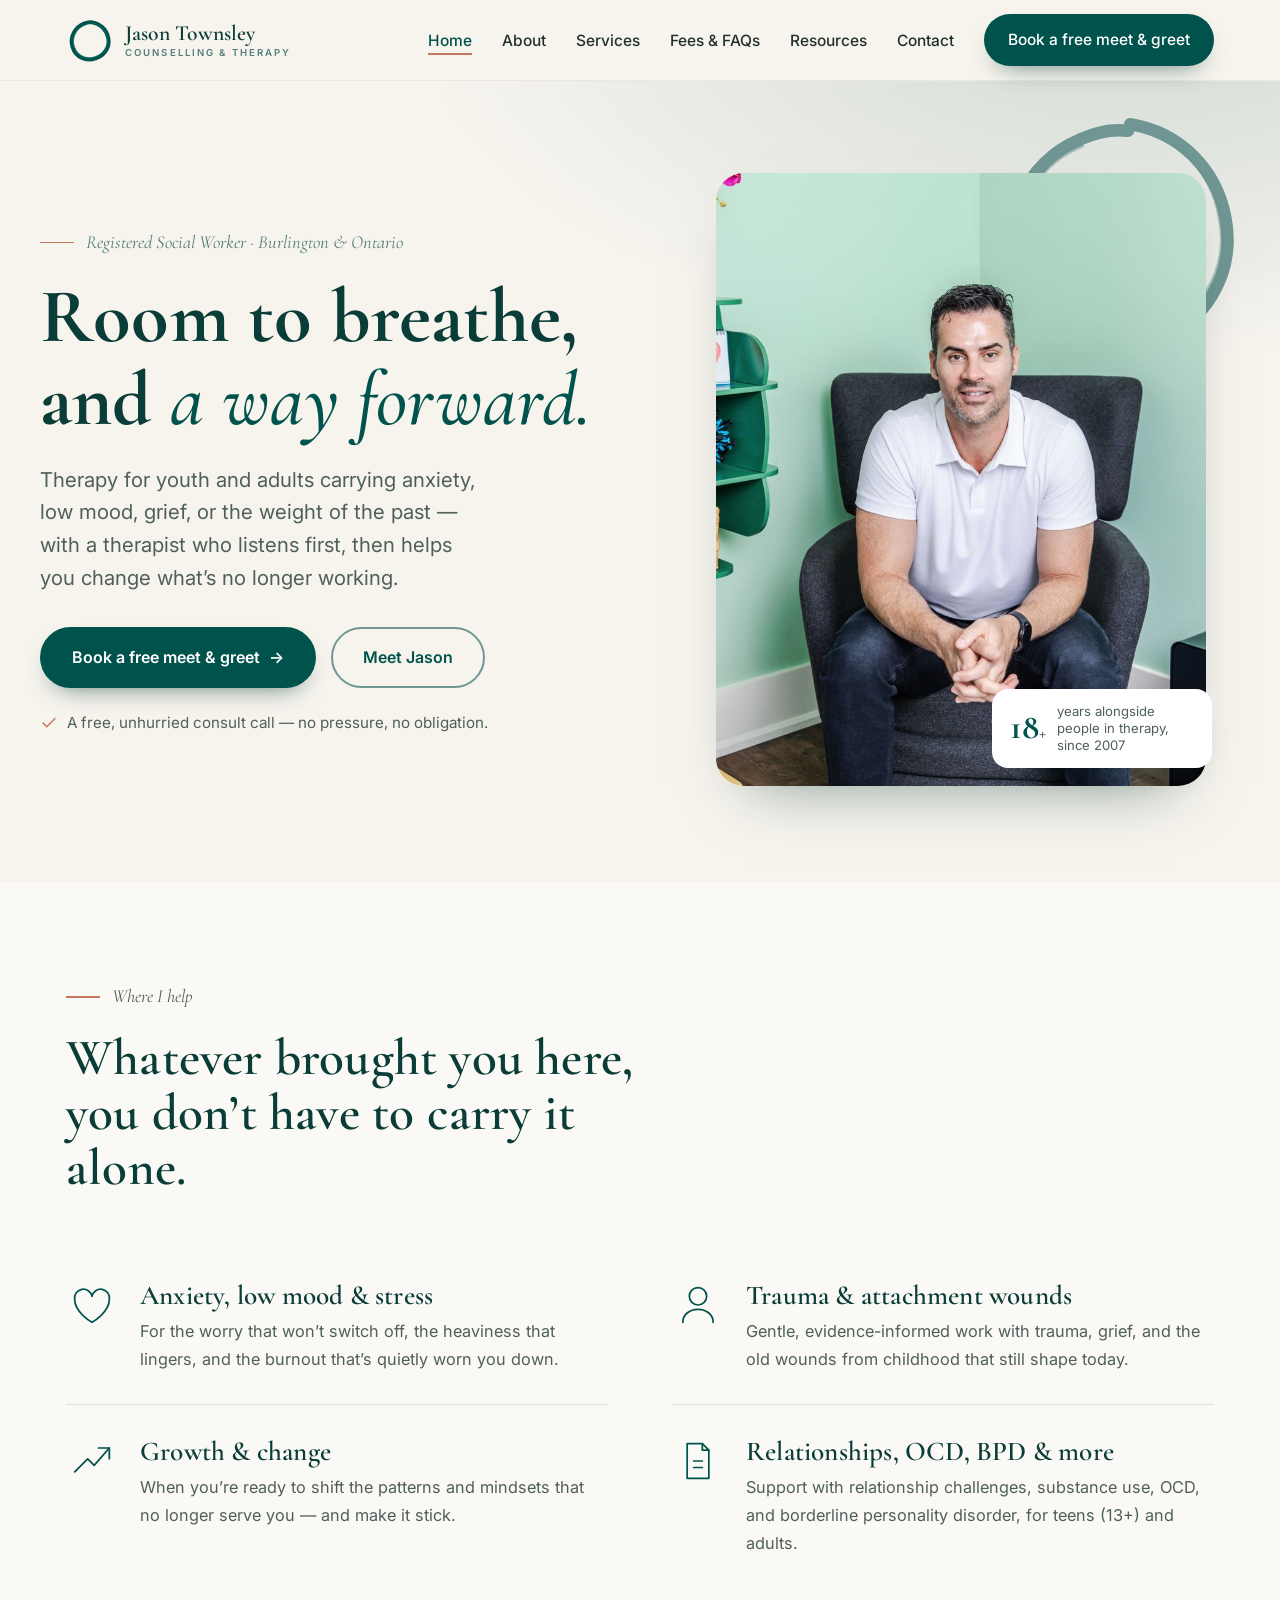
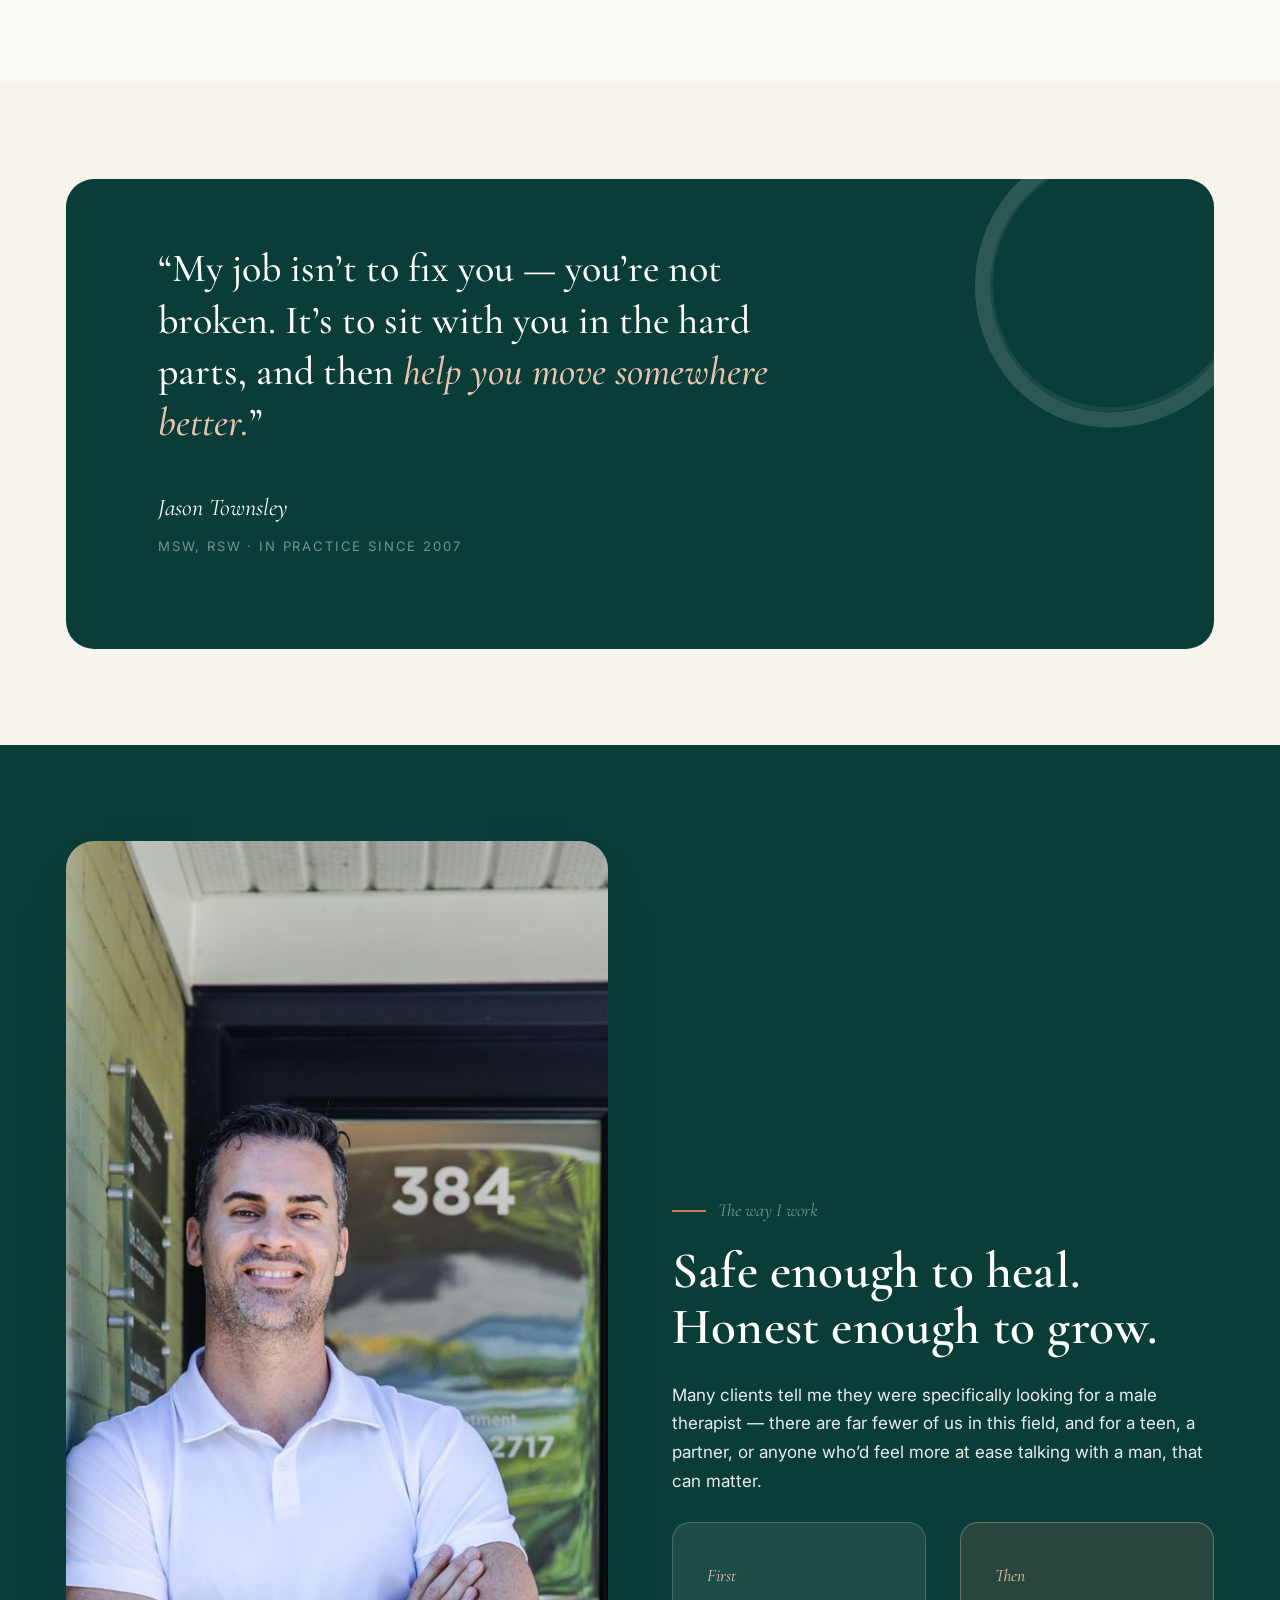
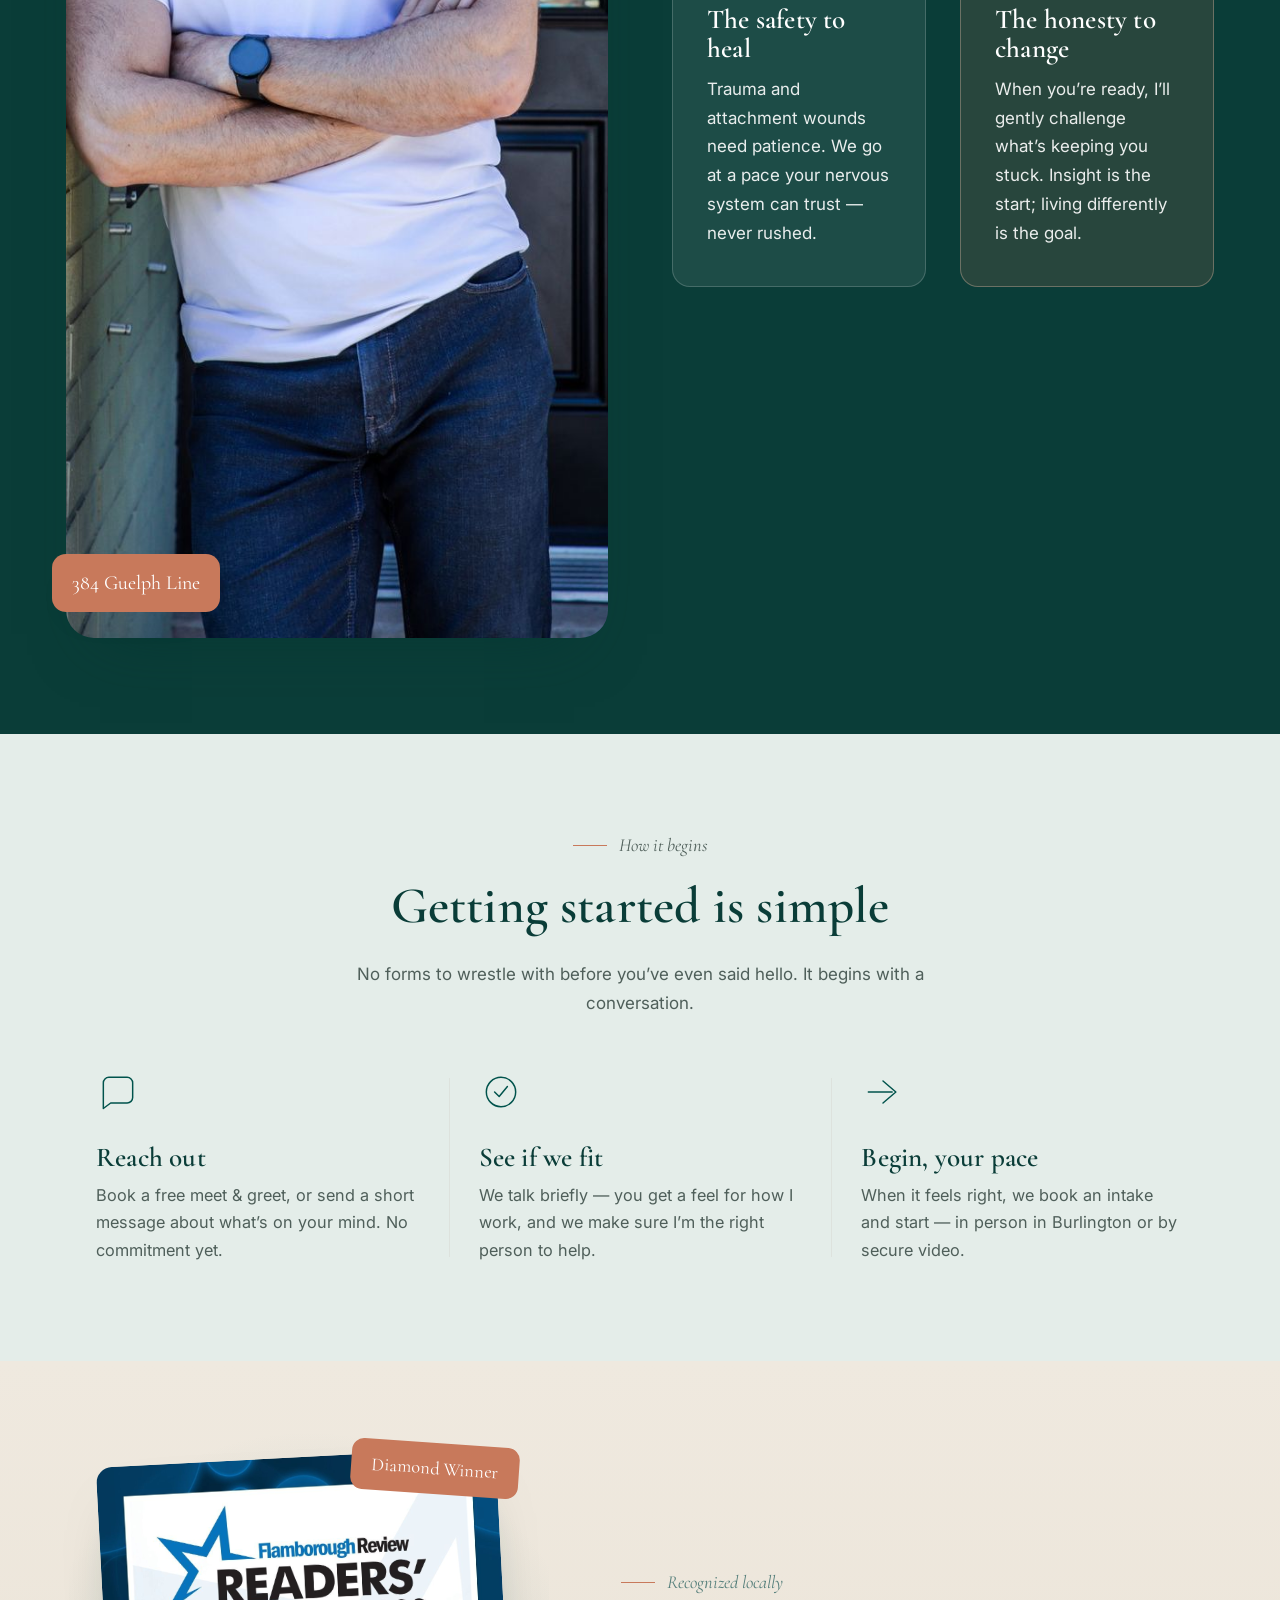
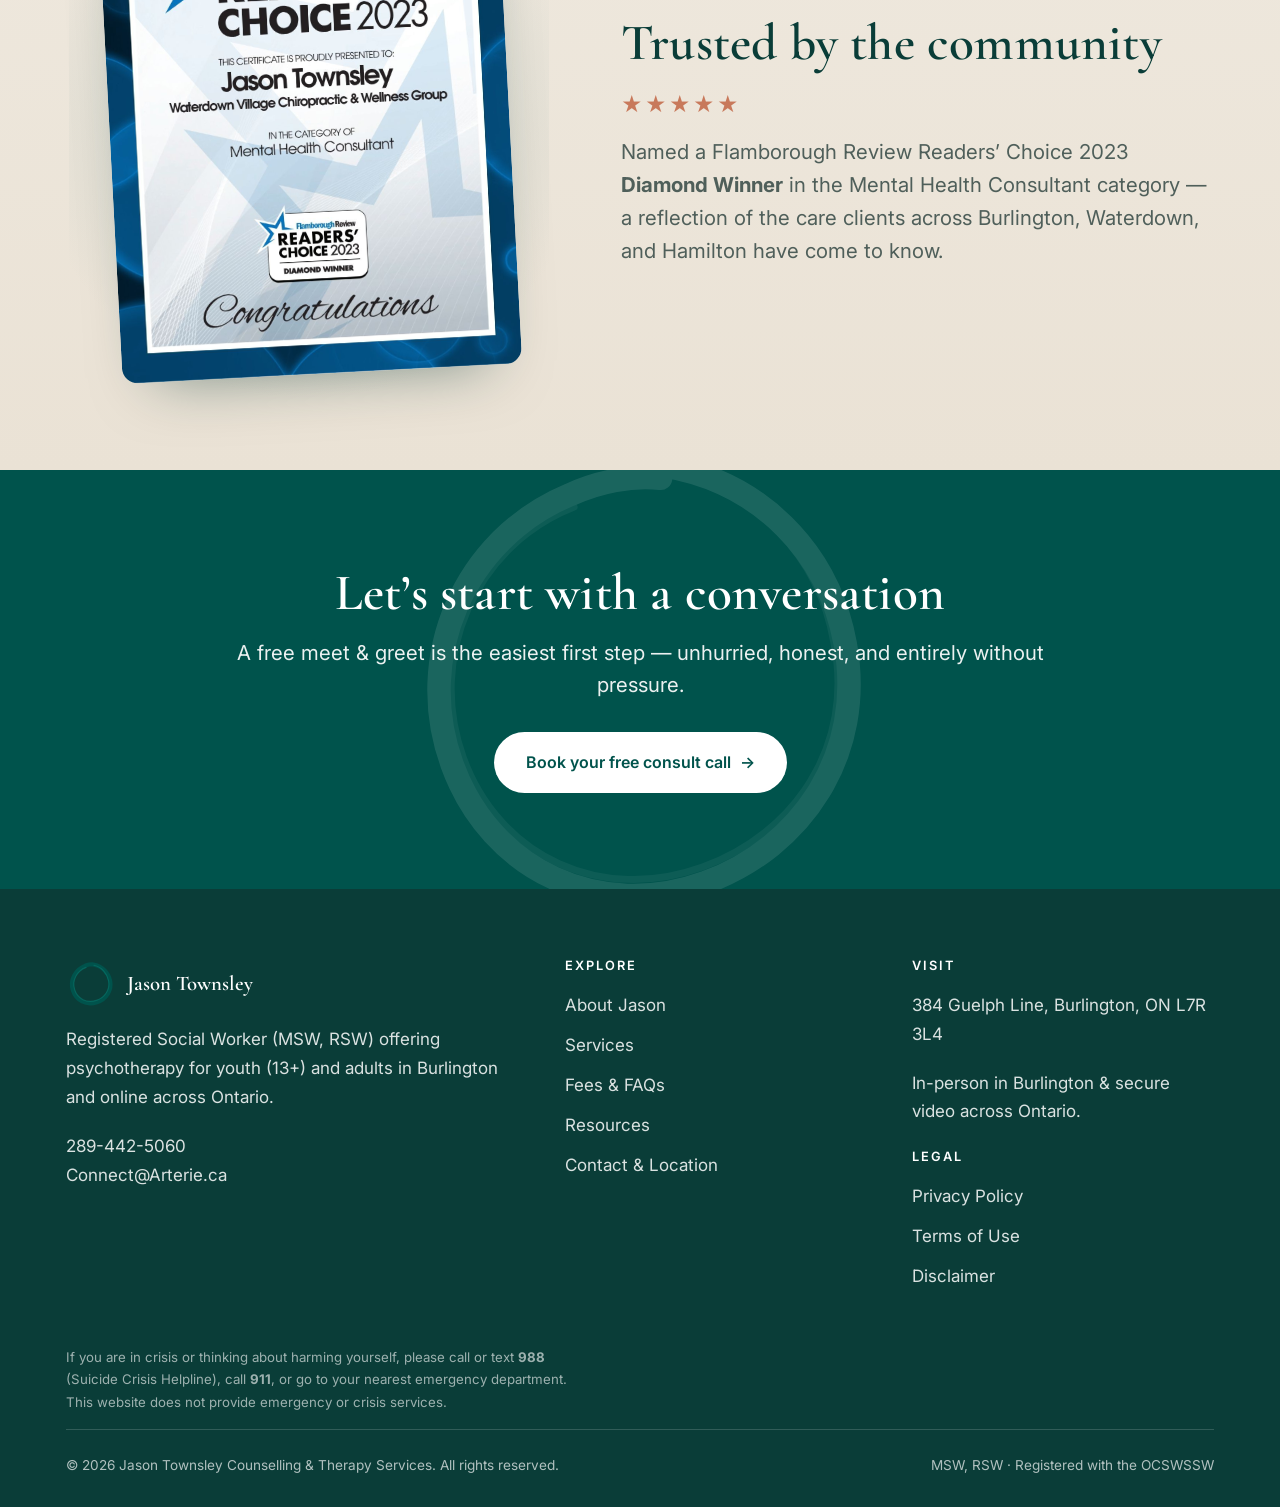
==== index.html @ 5f53a82a "Add files via upload" ====
<!DOCTYPE html>
<html lang="en">
<head>
<meta charset="utf-8">
<meta name="viewport" content="width=device-width, initial-scale=1">
<title>Registered Social Worker &amp; Therapist in Burlington | Jason Townsley Counselling</title>
<meta name="description" content="Psychotherapy for youth (13+) and adults in Burlington and online across Ontario. Anxiety, low mood, trauma, grief and more with Registered Social Worker Jason Townsley. Book a free meet & greet.">
<link rel="canonical" href="https://jasontownsley.com/index.html">
<meta name="robots" content="index, follow">
<meta name="author" content="Jason Townsley, MSW, RSW">
<meta name="geo.region" content="CA-ON">
<meta name="geo.placename" content="Burlington, Ontario">
<meta property="og:type" content="website">
<meta property="og:site_name" content="Jason Townsley Counselling &amp; Therapy Services">
<meta property="og:title" content="Registered Social Worker &amp; Therapist in Burlington | Jason Townsley Counselling">
<meta property="og:description" content="Psychotherapy for youth (13+) and adults in Burlington and online across Ontario. Anxiety, low mood, trauma, grief and more with Registered Social Worker Jason Townsley. Book a free meet & greet.">
<meta property="og:url" content="https://jasontownsley.com/index.html">
<meta property="og:image" content="https://jasontownsley.com/assets/img/room.jpg">
<meta name="twitter:card" content="summary_large_image">
<meta name="twitter:title" content="Registered Social Worker &amp; Therapist in Burlington | Jason Townsley Counselling">
<meta name="twitter:description" content="Psychotherapy for youth (13+) and adults in Burlington and online across Ontario. Anxiety, low mood, trauma, grief and more with Registered Social Worker Jason Townsley. Book a free meet & greet.">
<meta name="twitter:image" content="https://jasontownsley.com/assets/img/room.jpg">
<link rel="icon" href="assets/img/mark.svg">
<link rel="apple-touch-icon" href="assets/img/logo.jpg">
<link rel="preconnect" href="https://fonts.googleapis.com">
<link rel="preconnect" href="https://fonts.gstatic.com" crossorigin>
<link href="https://fonts.googleapis.com/css2?family=Cormorant+Garamond:ital,wght@0,500;0,600;0,700;1,500;1,600&family=Inter:wght@400;500;600&display=swap" rel="stylesheet">
<link rel="stylesheet" href="assets/style.css">
<script type="application/ld+json">{
  "@context":"https://schema.org",
  "@type":["MedicalBusiness","ProfessionalService"],
  "name":"Jason Townsley Counselling & Therapy Services",
  "image":"https://jasontownsley.com/assets/img/room.jpg",
  "@id":"https://jasontownsley.com",
  "url":"https://jasontownsley.com",
  "telephone":"+1-289-442-5060",
  "email":"connect@arterie.ca",
  "priceRange":"$$",
  "medicalSpecialty":"Psychiatric",
  "address":{"@type":"PostalAddress","streetAddress":"384 Guelph Line","addressLocality":"Burlington","addressRegion":"ON","postalCode":"L7R 3L4","addressCountry":"CA"},
  "geo":{"@type":"GeoCoordinates","latitude":43.3255,"longitude":-79.8003},
  "areaServed":["Burlington","Hamilton","Oakville","Waterdown","Flamborough","Halton Region","Ontario"],
  "founder":{"@type":"Person","name":"Jason Townsley","jobTitle":"Registered Social Worker (MSW, RSW)"},
  "openingHoursSpecification":[{"@type":"OpeningHoursSpecification","dayOfWeek":["Monday","Tuesday","Wednesday","Thursday","Friday"],"opens":"09:00","closes":"19:00"}],
  "availableService":[
    {"@type":"MedicalTherapy","name":"Individual Psychotherapy for Adults (19+)"},
    {"@type":"MedicalTherapy","name":"Individual Psychotherapy for Youth (13-18)"},
    {"@type":"MedicalTherapy","name":"Free Meet & Greet Consultation"}
  ]
}</script>
<script type="application/ld+json">{
 "@context":"https://schema.org","@type":"FAQPage",
 "mainEntity":[
  {"@type":"Question","name":"What is a free meet & greet?","acceptedAnswer":{"@type":"Answer","text":"A short, no-pressure consult call to see whether we are a good fit before you book a full session. There is no charge and no obligation."}},
  {"@type":"Question","name":"Do you offer virtual therapy in Ontario?","acceptedAnswer":{"@type":"Answer","text":"Yes. Sessions are available in person at the Burlington clinic and by secure video anywhere in Ontario."}}
 ]
}</script>
</head>
<body>
<a class="skip" href="#main">Skip to content</a>
<header class="site-header">
<nav class="nav" aria-label="Main navigation">
  <a class="brand" href="index.html">
    <svg class="brand-mark" viewBox="0 0 100 100" xmlns="http://www.w3.org/2000/svg" role="img" aria-label="Jason Townsley enso mark"><path d="M69 15C86 24 94 41 92 58C90 78 73 92 52 92C29 92 12 76 12 53C12 31 30 13 53 12C58 12 63 12.6 67.5 14" fill="none" stroke="#00534c" stroke-width="8.5" stroke-linecap="round" transform="rotate(-18 52 52)"/><path d="M70 17C85 26 91 42 89 57C87 75 71 88 52 88C31 88 16 73 16 53C16 33 32 17 53 16" fill="none" stroke="#0a7b70" stroke-width="2.4" stroke-linecap="round" opacity="0.55" transform="rotate(-18 52 52)"/></svg>
    <span class="brand-name">Jason Townsley<small>Counselling &amp; Therapy</small></span>
  </a>
  <button class="nav-toggle" aria-label="Toggle menu" aria-expanded="false" aria-controls="nav-links">
    <span></span><span></span><span></span>
  </button>
  <ul class="nav-links" id="nav-links">
    <li><a href="index.html" aria-current="page">Home</a></li>
    <li><a href="about.html">About</a></li>
    <li><a href="services.html">Services</a></li>
    <li><a href="fees-faqs.html">Fees &amp; FAQs</a></li>
    <li><a href="resources.html">Resources</a></li>
    <li><a href="contact.html">Contact</a></li>
    <li><a class="btn btn-primary nav-cta" href="contact.html">Book a free meet &amp; greet</a></li>
  </ul>
</nav>
</header>

<main id="main">

<section class="hero">
  <div class="wrap hero-grid">
    <div class="hero-copy reveal">
      <p class="eyebrow">Registered Social Worker &middot; Burlington &amp; Ontario</p>
      <h1>Room to breathe,<br>and <span class="display-em">a way forward.</span></h1>
      <p class="lead">Therapy for youth and adults carrying anxiety, low mood, grief, or the weight of the past &mdash; with a therapist who listens first, then helps you change what&rsquo;s no longer working.</p>
      <div class="hero-cta">
        <a class="btn btn-primary" href="contact.html">Book a free meet &amp; greet <span class="arw" aria-hidden="true">&rarr;</span></a>
        <a class="btn btn-ghost" href="about.html">Meet Jason</a>
      </div>
      <p class="hero-note"><svg viewBox="0 0 24 24" fill="none" stroke-width="2" stroke-linecap="round" stroke-linejoin="round"><path d="M20 6 9 17l-5-5"/></svg>A free, unhurried consult call &mdash; no pressure, no obligation.</p>
    </div>
    <div class="hero-portrait reveal">
      <svg class="enso" viewBox="0 0 200 200" xmlns="http://www.w3.org/2000/svg" aria-hidden="true" style="color:#6F9693"><path d="M138 26C170 44 186 78 180 114C173 156 138 182 98 182C55 182 22 150 22 106C22 62 56 26 100 24C112 23 125 25 135 30" fill="none" stroke="currentColor" stroke-width="9" stroke-linecap="round" transform="rotate(-20 100 103)"/><path d="M140 30C168 47 182 79 176 112C170 152 137 176 99 176C58 176 27 146 27 105C27 64 59 30 100 29" fill="none" stroke="currentColor" stroke-width="2.6" stroke-linecap="round" opacity="0.5" transform="rotate(-20 100 103)"/></svg>
      <img src="assets/img/room.jpg" alt="Jason Townsley, Registered Social Worker and psychotherapist, in his Burlington therapy office" width="1500" height="1000">
      <div class="hero-badge">
        <span class="yrs">18<span style="font-size:1.1rem">+</span></span>
        <span>years alongside people in therapy, since 2007</span>
      </div>
    </div>
  </div>
</section>

<section class="section section-paper2">
  <div class="wrap">
    <div class="section-head reveal">
      <p class="eyebrow">Where I help</p>
      <h2>Whatever brought you here, you don&rsquo;t have to carry it alone.</h2>
    </div>
    <div class="concerns reveal">
      <div class="concern">
        <svg class="ico" viewBox="0 0 48 48" fill="none" stroke="currentColor" stroke-width="1.6" stroke-linecap="round" stroke-linejoin="round"><path d="M24 40S8 31 8 19a8 8 0 0 1 16-3 8 8 0 0 1 16 3c0 12-16 21-16 21z"/></svg>
        <div><h3>Anxiety, low mood &amp; stress</h3><p>For the worry that won&rsquo;t switch off, the heaviness that lingers, and the burnout that&rsquo;s quietly worn you down.</p></div>
      </div>
      <div class="concern">
        <svg class="ico" viewBox="0 0 48 48" fill="none" stroke="currentColor" stroke-width="1.6" stroke-linecap="round" stroke-linejoin="round"><circle cx="24" cy="16" r="8"/><path d="M10 40c0-7 6-12 14-12s14 5 14 12"/></svg>
        <div><h3>Trauma &amp; attachment wounds</h3><p>Gentle, evidence-informed work with trauma, grief, and the old wounds from childhood that still shape today.</p></div>
      </div>
      <div class="concern">
        <svg class="ico" viewBox="0 0 48 48" fill="none" stroke="currentColor" stroke-width="1.6" stroke-linecap="round" stroke-linejoin="round"><path d="M8 34 20 22l6 6 14-16"/><path d="M30 12h10v10"/></svg>
        <div><h3>Growth &amp; change</h3><p>When you&rsquo;re ready to shift the patterns and mindsets that no longer serve you &mdash; and make it stick.</p></div>
      </div>
      <div class="concern">
        <svg class="ico" viewBox="0 0 48 48" fill="none" stroke="currentColor" stroke-width="1.6" stroke-linecap="round" stroke-linejoin="round"><path d="M14 8h14l6 6v26H14z"/><path d="M28 8v6h6"/><path d="M20 24h8M20 30h8"/></svg>
        <div><h3>Relationships, OCD, BPD &amp; more</h3><p>Support with relationship challenges, substance use, OCD, and borderline personality disorder, for teens (13+) and adults.</p></div>
      </div>
    </div>
  </div>
</section>

<section class="section">
  <div class="wrap">
    <div class="letter reveal">
      <svg class="enso" viewBox="0 0 200 200" xmlns="http://www.w3.org/2000/svg" aria-hidden="true" style="color:#ffffff"><path d="M138 26C170 44 186 78 180 114C173 156 138 182 98 182C55 182 22 150 22 106C22 62 56 26 100 24C112 23 125 25 135 30" fill="none" stroke="currentColor" stroke-width="9" stroke-linecap="round" transform="rotate(-20 100 103)"/><path d="M140 30C168 47 182 79 176 112C170 152 137 176 99 176C58 176 27 146 27 105C27 64 59 30 100 29" fill="none" stroke="currentColor" stroke-width="2.6" stroke-linecap="round" opacity="0.5" transform="rotate(-20 100 103)"/></svg>
      <div class="letter-inner">
        <p class="quote">&ldquo;My job isn&rsquo;t to fix you &mdash; you&rsquo;re not broken. It&rsquo;s to sit with you in the hard parts, and then <em>help you move somewhere better.</em>&rdquo;</p>
        <p class="sig">Jason Townsley<small>MSW, RSW &middot; in practice since 2007</small></p>
      </div>
    </div>
  </div>
</section>

<section class="section section-forest">
  <div class="wrap split">
    <div class="split-media reveal">
      <img src="assets/img/door.jpg" alt="Jason Townsley outside his clinic at 384 Guelph Line, Burlington" width="1080" height="1397">
      <span class="tag-float">384 Guelph Line</span>
    </div>
    <div class="split-body reveal">
      <p class="eyebrow">The way I work</p>
      <h2>Safe enough to heal. Honest enough to grow.</h2>
      <p>Many clients tell me they were specifically looking for a male therapist &mdash; there are far fewer of us in this field, and for a teen, a partner, or anyone who&rsquo;d feel more at ease talking with a man, that can matter.</p>
      <div class="approach" style="margin-top:26px">
        <div class="panel p-heal">
          <span class="n">First</span>
          <h3>The safety to heal</h3>
          <p>Trauma and attachment wounds need patience. We go at a pace your nervous system can trust &mdash; never rushed.</p>
        </div>
        <div class="panel p-change">
          <span class="n">Then</span>
          <h3>The honesty to change</h3>
          <p>When you&rsquo;re ready, I&rsquo;ll gently challenge what&rsquo;s keeping you stuck. Insight is the start; living differently is the goal.</p>
        </div>
      </div>
    </div>
  </div>
</section>

<section class="section section-sage">
  <div class="wrap">
    <div class="section-head center reveal">
      <p class="eyebrow" style="justify-content:center;display:flex">How it begins</p>
      <h2>Getting started is simple</h2>
      <p>No forms to wrestle with before you&rsquo;ve even said hello. It begins with a conversation.</p>
    </div>
    <div class="steps reveal">
      <div class="step">
        <svg class="dot" viewBox="0 0 48 48" fill="none" stroke="currentColor" stroke-width="1.6" stroke-linecap="round" stroke-linejoin="round"><path d="M40 30a6 6 0 0 1-6 6H16l-8 6V14a6 6 0 0 1 6-6h20a6 6 0 0 1 6 6z"/></svg>
        <h3>Reach out</h3>
        <p>Book a free meet &amp; greet, or send a short message about what&rsquo;s on your mind. No commitment yet.</p>
      </div>
      <div class="step">
        <svg class="dot" viewBox="0 0 48 48" fill="none" stroke="currentColor" stroke-width="1.6" stroke-linecap="round" stroke-linejoin="round"><circle cx="24" cy="24" r="16"/><path d="M17 24l5 5 9-11"/></svg>
        <h3>See if we fit</h3>
        <p>We talk briefly &mdash; you get a feel for how I work, and we make sure I&rsquo;m the right person to help.</p>
      </div>
      <div class="step">
        <svg class="dot" viewBox="0 0 48 48" fill="none" stroke="currentColor" stroke-width="1.6" stroke-linecap="round" stroke-linejoin="round"><path d="M8 24h26M24 12l14 12-14 12"/></svg>
        <h3>Begin, your pace</h3>
        <p>When it feels right, we book an intake and start &mdash; in person in Burlington or by secure video.</p>
      </div>
    </div>
  </div>
</section>

<section class="section trust section-clayband">
  <div class="wrap">
    <div class="trust-grid">
      <div class="trust-media reveal">
        <div class="halo" aria-hidden="true"></div>
        <span class="ribbon">Diamond Winner</span>
        <img src="assets/img/award.jpg" alt="Flamborough Review Readers' Choice 2023 Diamond Winner certificate awarded to Jason Townsley in the Mental Health Consultant category">
      </div>
      <div class="trust-body reveal">
        <p class="eyebrow">Recognized locally</p>
        <h2>Trusted by the community</h2>
        <div class="stars" aria-hidden="true">&#9733;&#9733;&#9733;&#9733;&#9733;</div>
        <p class="lead">Named a Flamborough Review Readers&rsquo; Choice 2023 <strong>Diamond Winner</strong> in the Mental Health Consultant category &mdash; a reflection of the care clients across Burlington, Waterdown, and Hamilton have come to know.</p>
      </div>
    </div>
  </div>
</section>

<section class="cta-band">
  <svg class="enso" viewBox="0 0 200 200" xmlns="http://www.w3.org/2000/svg" aria-hidden="true" style="color:#ffffff"><path d="M138 26C170 44 186 78 180 114C173 156 138 182 98 182C55 182 22 150 22 106C22 62 56 26 100 24C112 23 125 25 135 30" fill="none" stroke="currentColor" stroke-width="9" stroke-linecap="round" transform="rotate(-20 100 103)"/><path d="M140 30C168 47 182 79 176 112C170 152 137 176 99 176C58 176 27 146 27 105C27 64 59 30 100 29" fill="none" stroke="currentColor" stroke-width="2.6" stroke-linecap="round" opacity="0.5" transform="rotate(-20 100 103)"/></svg>
  <div class="wrap">
    <h2>Let&rsquo;s start with a conversation</h2>
    <p class="lead">A free meet &amp; greet is the easiest first step &mdash; unhurried, honest, and entirely without pressure.</p>
    <a class="btn btn-light" href="contact.html">Book your free consult call <span class="arw" aria-hidden="true">&rarr;</span></a>
  </div>
</section>

</main>
<footer class="site-footer">
<div class="wrap">
  <div class="footer-grid">
    <div>
      <div class="footer-brand"><svg class="brand-mark" viewBox="0 0 100 100" xmlns="http://www.w3.org/2000/svg" role="img" aria-label="Jason Townsley enso mark"><path d="M69 15C86 24 94 41 92 58C90 78 73 92 52 92C29 92 12 76 12 53C12 31 30 13 53 12C58 12 63 12.6 67.5 14" fill="none" stroke="#00534c" stroke-width="8.5" stroke-linecap="round" transform="rotate(-18 52 52)"/><path d="M70 17C85 26 91 42 89 57C87 75 71 88 52 88C31 88 16 73 16 53C16 33 32 17 53 16" fill="none" stroke="#0a7b70" stroke-width="2.4" stroke-linecap="round" opacity="0.55" transform="rotate(-18 52 52)"/></svg><strong>Jason Townsley</strong></div>
      <p>Registered Social Worker (MSW, RSW) offering psychotherapy for youth&nbsp;(13+) and adults in Burlington and online across Ontario.</p>
      <p class="mb0"><a href="tel:+12894425060">289-442-5060</a><br><a href="mailto:Connect@Arterie.ca">Connect@Arterie.ca</a></p>
    </div>
    <div>
      <h4>Explore</h4>
      <ul class="footer-nav">
        <li><a href="about.html">About Jason</a></li>
        <li><a href="services.html">Services</a></li>
        <li><a href="fees-faqs.html">Fees &amp; FAQs</a></li>
        <li><a href="resources.html">Resources</a></li>
        <li><a href="contact.html">Contact &amp; Location</a></li>
      </ul>
    </div>
    <div>
      <h4>Visit</h4>
      <p>384 Guelph Line, Burlington, ON L7R 3L4</p>
      <p style="margin-top:10px">In-person in Burlington &amp; secure video across Ontario.</p>
      <h4 style="margin-top:24px">Legal</h4>
      <ul class="footer-nav">
        <li><a href="privacy-policy.html">Privacy Policy</a></li>
        <li><a href="terms-of-use.html">Terms of Use</a></li>
        <li><a href="disclaimer.html">Disclaimer</a></li>
      </ul>
    </div>
  </div>
  <p class="disclaimer">If you are in crisis or thinking about harming yourself, please call or text <strong>988</strong> (Suicide Crisis Helpline), call <strong>911</strong>, or go to your nearest emergency department. This website does not provide emergency or crisis services.</p>
  <div class="footer-bottom">
    <span>&copy; 2026 Jason Townsley Counselling &amp; Therapy Services. All rights reserved.</span>
    <span>MSW, RSW &middot; Registered with the OCSWSSW</span>
  </div>
</div>
</footer>
<script src="assets/main.js"></script>
</body>
</html>
---- assets/style.css ----
/* ===========================================================
   Jason Townsley Counselling & Therapy Services
   Palette rooted in the enso logo: forest teal + sage,
   warmed with clay and a soft paper. Enso arc as motif.
   =========================================================== */

:root{
  --teal:#00534c;
  --teal-deep:#003b35;
  --forest:#0a3d38;
  --sage:#6F9693;
  --sage-deep:#547e7a;
  --sage-mist:#e4ede9;
  --clay:#c8795b;
  --clay-soft:#e8c3af;
  --sand:#efe9df;
  --paper:#f7f4ee;
  --paper-2:#fbf9f5;
  --ink:#22302c;
  --ink-soft:#4f5f5a;
  --line:#dde2dd;
  --white:#fff;
  --radius:18px;
  --radius-lg:28px;
  --maxw:1200px;
  --shadow:0 30px 60px -34px rgba(0,50,45,.5);
  --shadow-soft:0 14px 40px -26px rgba(0,50,45,.4);
  --serif:"Cormorant Garamond", Georgia, serif;
  --sans:"Inter", system-ui, -apple-system, "Segoe UI", Roboto, sans-serif;
}

*{box-sizing:border-box;}
html{scroll-behavior:smooth;}
@media (prefers-reduced-motion:reduce){html{scroll-behavior:auto;}*{animation:none!important;transition:none!important;}}

body{
  margin:0;font-family:var(--sans);color:var(--ink);background:var(--paper);
  line-height:1.7;font-size:17px;-webkit-font-smoothing:antialiased;overflow-x:hidden;
}
img{max-width:100%;display:block;}
a{color:var(--teal);text-decoration:none;}
a:hover{text-decoration:underline;}
.wrap{max-width:var(--maxw);margin:0 auto;padding:0 26px;}

h1,h2,h3,h4{font-family:var(--serif);font-weight:600;color:var(--forest);line-height:1.08;margin:0 0 .5em;letter-spacing:.2px;}
h1{font-size:clamp(2.7rem,6vw,5rem);font-weight:700;}
h2{font-size:clamp(2.1rem,4vw,3.3rem);}
h3{font-size:clamp(1.35rem,2.2vw,1.7rem);}
p{margin:0 0 1.15em;max-width:64ch;}
em,.italic{font-style:italic;}
.lead{font-size:1.28rem;color:var(--ink-soft);line-height:1.6;}
.display-em{font-family:var(--serif);font-style:italic;font-weight:500;color:var(--teal);}

.eyebrow{display:inline-flex;align-items:center;gap:12px;font-family:var(--serif);font-style:italic;
  font-size:1.15rem;color:var(--sage-deep);margin-bottom:18px;}
.eyebrow::before{content:"";width:34px;height:1.5px;background:var(--clay);display:inline-block;}

.skip{position:absolute;left:-999px;top:0;background:var(--teal);color:#fff;padding:12px 18px;z-index:200;}
.skip:focus{left:0;}
a:focus-visible,button:focus-visible,input:focus-visible,textarea:focus-visible{outline:3px solid var(--clay);outline-offset:3px;border-radius:4px;}

.btn{display:inline-flex;align-items:center;gap:9px;font-family:var(--sans);font-weight:600;font-size:1rem;
  padding:15px 30px;border-radius:999px;cursor:pointer;border:2px solid transparent;
  transition:background .2s,color .2s,border-color .2s,transform .2s,box-shadow .2s;text-decoration:none;}
.btn:hover{text-decoration:none;transform:translateY(-2px);}
.btn-primary{background:var(--teal);color:#fff!important;box-shadow:0 12px 26px -14px rgba(0,60,54,.7);}
.btn-primary:hover{background:var(--teal-deep);color:#fff!important;}
.btn-primary:visited,.btn-primary:active,.btn-primary:focus{color:#fff!important;}
.btn-ghost{background:transparent;color:var(--teal);border-color:var(--sage);}
.btn-ghost:hover{background:var(--teal);color:#fff!important;border-color:var(--teal);}
.btn-light{background:#fff;color:var(--teal)!important;}
.btn-light:hover{background:var(--sand);color:var(--teal-deep)!important;}
.btn-clay{background:var(--clay);color:#fff!important;}
.btn-clay:hover{background:#b4674a;color:#fff!important;}
.btn .arw{transition:transform .2s;}
.btn:hover .arw{transform:translateX(3px);}

.site-header{position:sticky;top:0;z-index:100;background:rgba(247,244,238,.86);backdrop-filter:blur(10px);border-bottom:1px solid rgba(0,0,0,.05);}
.nav{display:flex;align-items:center;justify-content:space-between;gap:20px;padding:14px 26px;max-width:var(--maxw);margin:0 auto;}
.brand{display:flex;align-items:center;gap:13px;color:var(--forest);}
.brand:hover{text-decoration:none;}
.brand .brand-mark{width:46px;height:46px;flex:none;}
.brand .brand-name{font-family:var(--serif);font-size:1.35rem;font-weight:600;line-height:1;color:var(--forest);}
.brand .brand-name small{display:block;font-family:var(--sans);font-size:.6rem;letter-spacing:.22em;text-transform:uppercase;color:var(--sage-deep);font-weight:600;margin-top:4px;}
.nav-links{display:flex;align-items:center;gap:30px;list-style:none;margin:0;padding:0;}
.nav-links a{color:var(--ink);font-weight:500;font-size:.97rem;position:relative;}
.nav-links a:not(.nav-cta)::after{content:"";position:absolute;left:0;right:100%;bottom:-5px;height:1.5px;background:var(--clay);transition:right .25s;}
.nav-links a:not(.nav-cta):hover::after,.nav-links a[aria-current="page"]:not(.nav-cta)::after{right:0;}
.nav-links a:not(.nav-cta):hover,.nav-links a[aria-current="page"]{color:var(--teal);text-decoration:none;}
.nav-cta{padding:11px 22px;font-size:.94rem;}
.nav-toggle{display:none;background:none;border:0;cursor:pointer;padding:8px;}
.nav-toggle span{display:block;width:26px;height:2px;background:var(--forest);margin:5px 0;transition:.2s;}

@media (max-width:940px){
  .nav-toggle{display:block;}
  .nav-links{position:absolute;top:100%;left:0;right:0;background:var(--paper);flex-direction:column;align-items:stretch;gap:0;
    padding:8px 26px 22px;border-bottom:1px solid var(--line);box-shadow:var(--shadow-soft);display:none;}
  .nav-links.open{display:flex;}
  .nav-links a:not(.nav-cta){padding:14px 0;border-bottom:1px solid var(--line);}
  .nav-links a:not(.nav-cta)::after{display:none;}
  .nav-cta{margin-top:14px;text-align:center;justify-content:center;}
}

.enso-bg{position:absolute;pointer-events:none;opacity:.5;z-index:0;}

.hero{position:relative;background:
   radial-gradient(1200px 600px at 88% -10%, rgba(111,150,147,.28), transparent 60%),
   var(--paper);overflow:hidden;}
.hero-grid{position:relative;z-index:2;display:grid;grid-template-columns:1.02fr .98fr;gap:60px;align-items:center;padding:92px 0 96px;}
.hero h1{margin-bottom:.28em;}
.hero .lead{margin-bottom:2rem;max-width:34ch;}
.hero-cta{display:flex;flex-wrap:wrap;gap:15px;margin-bottom:22px;}
.hero-note{font-size:.95rem;color:var(--ink-soft);display:flex;align-items:center;gap:9px;margin:0;}
.hero-note svg{flex:none;width:18px;height:18px;stroke:var(--clay);}
.hero-portrait{position:relative;justify-self:center;width:100%;max-width:490px;aspect-ratio:4/5;}
.hero-portrait .enso{position:absolute;inset:-12% -10% auto auto;width:56%;z-index:1;}
.hero-portrait img{position:relative;z-index:2;width:100%;height:100%;object-fit:cover;border-radius:var(--radius-lg);box-shadow:var(--shadow);}
.hero-badge{position:absolute;z-index:3;right:-6px;bottom:18px;background:#fff;border-radius:16px;padding:14px 18px;box-shadow:var(--shadow-soft);display:flex;align-items:center;gap:11px;max-width:220px;}
.hero-badge .yrs{font-family:var(--serif);font-size:2.2rem;color:var(--teal);line-height:.9;font-weight:700;}
.hero-badge span{font-size:.82rem;color:var(--ink-soft);line-height:1.3;}
@media (max-width:860px){
  .hero-grid{grid-template-columns:1fr;gap:42px;padding:56px 0 64px;}
  .hero .lead{max-width:52ch;}
  .hero-portrait{max-width:420px;aspect-ratio:4/5;}
}

.section{position:relative;padding:96px 0;}
.section-sm{padding:72px 0;}
.section-forest{background:var(--forest);color:#fff;}
.section-forest h1,.section-forest h2,.section-forest h3{color:#fff;}
.section-forest p{color:rgba(255,255,255,.9);}
.section-forest .eyebrow{color:var(--sage);}
.section-sage{background:var(--sage-mist);}
.section-paper2{background:var(--paper-2);}
.section-clayband{background:linear-gradient(180deg,var(--sand),#eae2d5);}
.section-head{max-width:56ch;margin-bottom:52px;}
.section-head.center{margin-left:auto;margin-right:auto;text-align:center;}
.section-head.center p{margin-left:auto;margin-right:auto;}
.section-head p{color:var(--ink-soft);}

.concerns{display:grid;grid-template-columns:1fr 1fr;gap:0 64px;}
.concern{padding:30px 0;border-top:1px solid var(--line);display:grid;grid-template-columns:auto 1fr;gap:22px;align-items:start;}
.concern:nth-child(1),.concern:nth-child(2){border-top:none;}
.concern .ico{width:52px;height:52px;flex:none;color:var(--teal);}
.concern h3{margin:2px 0 .3em;}
.concern p{color:var(--ink-soft);margin:0;font-size:1.02rem;}
@media (max-width:760px){.concerns{grid-template-columns:1fr;gap:0;}.concern:nth-child(2){border-top:1px solid var(--line);}}

.letter{position:relative;background:var(--forest);color:#fff;border-radius:var(--radius-lg);padding:64px 8%;overflow:hidden;}
.letter .enso{position:absolute;right:-70px;top:-70px;width:340px;opacity:.14;z-index:0;}
.letter-inner{position:relative;z-index:1;max-width:60ch;}
.letter .quote{font-family:var(--serif);font-size:clamp(1.7rem,3.2vw,2.5rem);line-height:1.28;color:#fff;font-weight:500;margin:0 0 1em;}
.letter .quote em{color:var(--clay-soft);}
.letter .sig{font-family:var(--serif);font-style:italic;font-size:1.5rem;color:#fff;margin-top:.2em;}
.letter .sig small{display:block;font-family:var(--sans);font-style:normal;font-size:.82rem;letter-spacing:.14em;text-transform:uppercase;color:var(--sage);margin-top:6px;}

.split{display:grid;grid-template-columns:1fr 1fr;gap:64px;align-items:center;}
.split.rev .split-media{order:2;}
.split-media{position:relative;}
.split-media img{border-radius:var(--radius-lg);box-shadow:var(--shadow);width:100%;object-fit:cover;}
.split-media .tag-float{position:absolute;left:-14px;bottom:26px;background:var(--clay);color:#fff;padding:12px 20px;border-radius:14px;font-family:var(--serif);font-size:1.25rem;box-shadow:var(--shadow-soft);}
.split-body p:last-child{margin-bottom:0;}
@media (max-width:860px){.split{grid-template-columns:1fr;gap:34px;}.split.rev .split-media{order:0;}.split-media .tag-float{left:12px;}}

.approach{display:grid;grid-template-columns:1fr 1fr;gap:34px;}
.approach .panel{border-radius:var(--radius);padding:38px 34px;position:relative;}
.approach .p-heal{background:rgba(255,255,255,.08);border:1px solid rgba(255,255,255,.18);}
.approach .p-change{background:rgba(200,121,91,.16);border:1px solid rgba(232,195,175,.35);}
.approach .panel h3{color:#fff;margin-bottom:.4em;}
.approach .panel .n{font-family:var(--serif);font-style:italic;font-size:1.1rem;color:var(--clay-soft);margin-bottom:14px;display:block;}
.approach .panel p{margin:0;}
@media (max-width:760px){.approach{grid-template-columns:1fr;gap:20px;}}

.steps{display:grid;grid-template-columns:repeat(3,1fr);gap:0;}
.step{padding:0 30px;position:relative;}
.step:not(:first-child)::before{content:"";position:absolute;left:0;top:8px;bottom:8px;width:1px;background:var(--line);}
.step .dot{width:44px;height:44px;margin-bottom:20px;color:var(--teal);}
.step h3{margin-bottom:.35em;}
.step p{color:var(--ink-soft);font-size:1.02rem;margin:0;}
@media (max-width:820px){.steps{grid-template-columns:1fr;gap:0;}.step{padding:28px 0;}
  .step:not(:first-child)::before{left:0;right:0;top:0;bottom:auto;width:auto;height:1px;}}

.trust{position:relative;overflow:hidden;}
.trust-grid{display:grid;grid-template-columns:0.9fr 1.1fr;gap:70px;align-items:center;}
.trust-media{position:relative;justify-self:center;}
.trust-media img{width:100%;max-width:400px;border-radius:16px;box-shadow:var(--shadow);transform:rotate(-3deg);transition:transform .4s;}
.trust-media:hover img{transform:rotate(-1deg) scale(1.02);}
.trust-media .ribbon{position:absolute;z-index:3;right:-10px;top:-14px;background:var(--clay);color:#fff;font-family:var(--serif);font-size:1.15rem;padding:10px 20px;border-radius:12px;box-shadow:var(--shadow-soft);transform:rotate(4deg);}
.trust-media .halo{position:absolute;inset:-16% -10%;z-index:0;background:radial-gradient(circle,rgba(111,150,147,.35),transparent 68%);}
.trust-body h2{margin-bottom:.3em;}
.trust-body .lead{margin-bottom:0;}
.trust-body .stars{color:var(--clay);font-size:1.3rem;letter-spacing:3px;margin-bottom:14px;}
@media (max-width:860px){.trust-grid{grid-template-columns:1fr;gap:40px;text-align:center;}
  .trust-body .section-head,.trust-body p{margin-left:auto;margin-right:auto;}
  .trust-media img{max-width:320px;}}

.svc-grid{display:grid;grid-template-columns:repeat(2,1fr);gap:26px;}
.svc{background:#fff;border:1px solid var(--line);border-radius:var(--radius);padding:34px;transition:box-shadow .25s,transform .25s;}
.svc:hover{box-shadow:var(--shadow-soft);transform:translateY(-3px);}
.svc h3{margin-bottom:.3em;}
.svc .len{color:var(--clay);font-family:var(--serif);font-style:italic;font-size:1.05rem;margin-bottom:14px;}
.svc p{color:var(--ink-soft);font-size:1.02rem;margin:0;}
@media (max-width:720px){.svc-grid{grid-template-columns:1fr;}}

.pill-list{list-style:none;margin:26px 0 0;padding:0;display:flex;flex-wrap:wrap;gap:12px;}
.pill-list li{background:var(--white);border:1px solid var(--line);color:var(--teal-deep);border-radius:999px;padding:9px 18px;font-size:.96rem;font-weight:500;}
.section-sage .pill-list li{background:#fff;}

.faq{max-width:840px;margin:0 auto;}
.faq details{border-bottom:1px solid var(--line);}
.faq summary{cursor:pointer;list-style:none;padding:22px 44px 22px 0;position:relative;font-family:var(--serif);font-size:1.4rem;color:var(--forest);font-weight:600;}
.faq summary::-webkit-details-marker{display:none;}
.faq summary::after{content:"";position:absolute;right:8px;top:50%;width:14px;height:14px;transform:translateY(-50%);
  background:no-repeat center/contain url("data:image/svg+xml,%3Csvg xmlns='http://www.w3.org/2000/svg' viewBox='0 0 24 24' fill='none' stroke='%23c8795b' stroke-width='2.5' stroke-linecap='round'%3E%3Cpath d='M12 5v14M5 12h14'/%3E%3C/svg%3E");transition:transform .2s;}
.faq details[open] summary::after{transform:translateY(-50%) rotate(135deg);}
.faq details p{color:var(--ink-soft);padding:0 44px 22px 0;margin:0;}

.fees{display:grid;grid-template-columns:repeat(3,1fr);gap:24px;}
.fee{background:#fff;border:1px solid var(--line);border-radius:var(--radius);padding:34px 28px;text-align:center;position:relative;}
.fee.feature{background:var(--forest);border-color:var(--forest);color:#fff;box-shadow:var(--shadow);}
.fee.feature h3,.fee.feature .rate{color:#fff;}
.fee.feature p{color:rgba(255,255,255,.85);}
.fee h3{margin-bottom:.15em;}
.fee .rate{font-family:var(--serif);font-size:2.1rem;color:var(--teal);}
.fee p{color:var(--ink-soft);font-size:.96rem;margin:10px auto 0;}
@media (max-width:820px){.fees{grid-template-columns:1fr;}}

.contact-grid{display:grid;grid-template-columns:1.05fr .95fr;gap:60px;}
@media (max-width:860px){.contact-grid{grid-template-columns:1fr;gap:40px;}}
.form-card{background:#fff;border:1px solid var(--line);border-radius:var(--radius-lg);padding:40px;box-shadow:var(--shadow-soft);}
.field{margin-bottom:20px;}
.field label{display:block;font-weight:600;margin-bottom:8px;font-size:.95rem;}
.field input,.field textarea{width:100%;padding:14px 16px;border:1px solid var(--line);border-radius:12px;font-family:var(--sans);font-size:1rem;background:var(--paper-2);color:var(--ink);transition:border-color .2s,background .2s;}
.field input:focus,.field textarea:focus{background:#fff;border-color:var(--sage);}
.field textarea{min-height:140px;resize:vertical;}
.form-note{font-size:.85rem;color:var(--ink-soft);}
.info-block{margin-bottom:24px;padding-left:20px;border-left:2px solid var(--sage);}
.info-block h3{margin-bottom:.15em;font-size:1.15rem;}
.info-block p{margin:0;color:var(--ink-soft);}
.map-embed{border:0;width:100%;height:300px;border-radius:var(--radius);margin-top:8px;}
.form-status{padding:16px 18px;border-radius:12px;background:var(--sage-mist);color:var(--teal-deep);margin-bottom:18px;font-size:.96rem;display:none;border-left:3px solid var(--teal);}
.form-status.show{display:block;}

.cta-band{position:relative;background:var(--teal);color:#fff;text-align:center;padding:96px 0;overflow:hidden;}
.cta-band .enso{position:absolute;left:50%;top:50%;width:520px;transform:translate(-50%,-50%);opacity:.1;}
.cta-band .wrap{position:relative;z-index:1;}
.cta-band h2{color:#fff;margin-bottom:.3em;}
.cta-band p{color:rgba(255,255,255,.92);margin:0 auto 30px;}

.prose{max-width:74ch;margin:0 auto;}
.prose h2{margin-top:1.7em;}
.prose h3{margin-top:1.3em;}
.prose ul{padding-left:1.2em;}
.prose li{margin-bottom:.5em;max-width:64ch;}
.page-hero{position:relative;background:var(--sage-mist);padding:84px 0 66px;overflow:hidden;}
.page-hero .enso{position:absolute;right:-90px;top:-70px;width:320px;opacity:.28;z-index:0;}
.page-hero .wrap{position:relative;z-index:1;}
.page-hero p{color:var(--ink-soft);}

.post-grid{display:grid;grid-template-columns:repeat(3,1fr);gap:28px;}
.post{background:#fff;border:1px solid var(--line);border-radius:var(--radius);overflow:hidden;display:flex;flex-direction:column;transition:transform .25s,box-shadow .25s;}
.post:hover{transform:translateY(-4px);box-shadow:var(--shadow-soft);}
.post .body{padding:28px;display:flex;flex-direction:column;flex:1;}
.post .tag{font-family:var(--serif);font-style:italic;color:var(--clay);font-size:1rem;}
.post h3{margin:.35em 0;font-size:1.4rem;}
.post p{color:var(--ink-soft);font-size:1rem;margin-bottom:1.1em;flex:1;}
.post a.more{font-weight:600;color:var(--teal);}
@media (max-width:860px){.post-grid{grid-template-columns:1fr;}}

.site-footer{background:var(--forest);color:rgba(255,255,255,.85);padding:70px 0 30px;}
.footer-grid{display:grid;grid-template-columns:1.5fr 1fr 1fr;gap:46px;margin-bottom:44px;}
.site-footer h4{color:#fff;font-family:var(--sans);font-size:.8rem;letter-spacing:.16em;text-transform:uppercase;margin:0 0 18px;font-weight:600;}
.site-footer a{color:rgba(255,255,255,.85);}
.site-footer a:hover{color:#fff;}
.footer-nav{list-style:none;margin:0;padding:0;}
.footer-nav li{margin-bottom:11px;}
.footer-brand{display:flex;align-items:center;gap:13px;margin-bottom:18px;}
.footer-brand .brand-mark{width:48px;height:48px;}
.footer-brand strong{font-family:var(--serif);font-size:1.3rem;color:#fff;font-weight:600;}
.footer-bottom{border-top:1px solid rgba(255,255,255,.16);padding-top:24px;display:flex;justify-content:space-between;flex-wrap:wrap;gap:12px;font-size:.85rem;color:rgba(255,255,255,.68);}
.footer-bottom a{color:rgba(255,255,255,.68);}
.disclaimer{font-size:.83rem;color:rgba(255,255,255,.6);max-width:66ch;margin-top:16px;}
@media (max-width:820px){.footer-grid{grid-template-columns:1fr;gap:30px;}}

.reveal{opacity:0;transform:translateY(16px);transition:opacity .7s ease,transform .7s ease;}
.reveal.in{opacity:1;transform:none;}
@media (prefers-reduced-motion:reduce){.reveal{opacity:1;transform:none;}}

.mt0{margin-top:0;}.mb0{margin-bottom:0;}
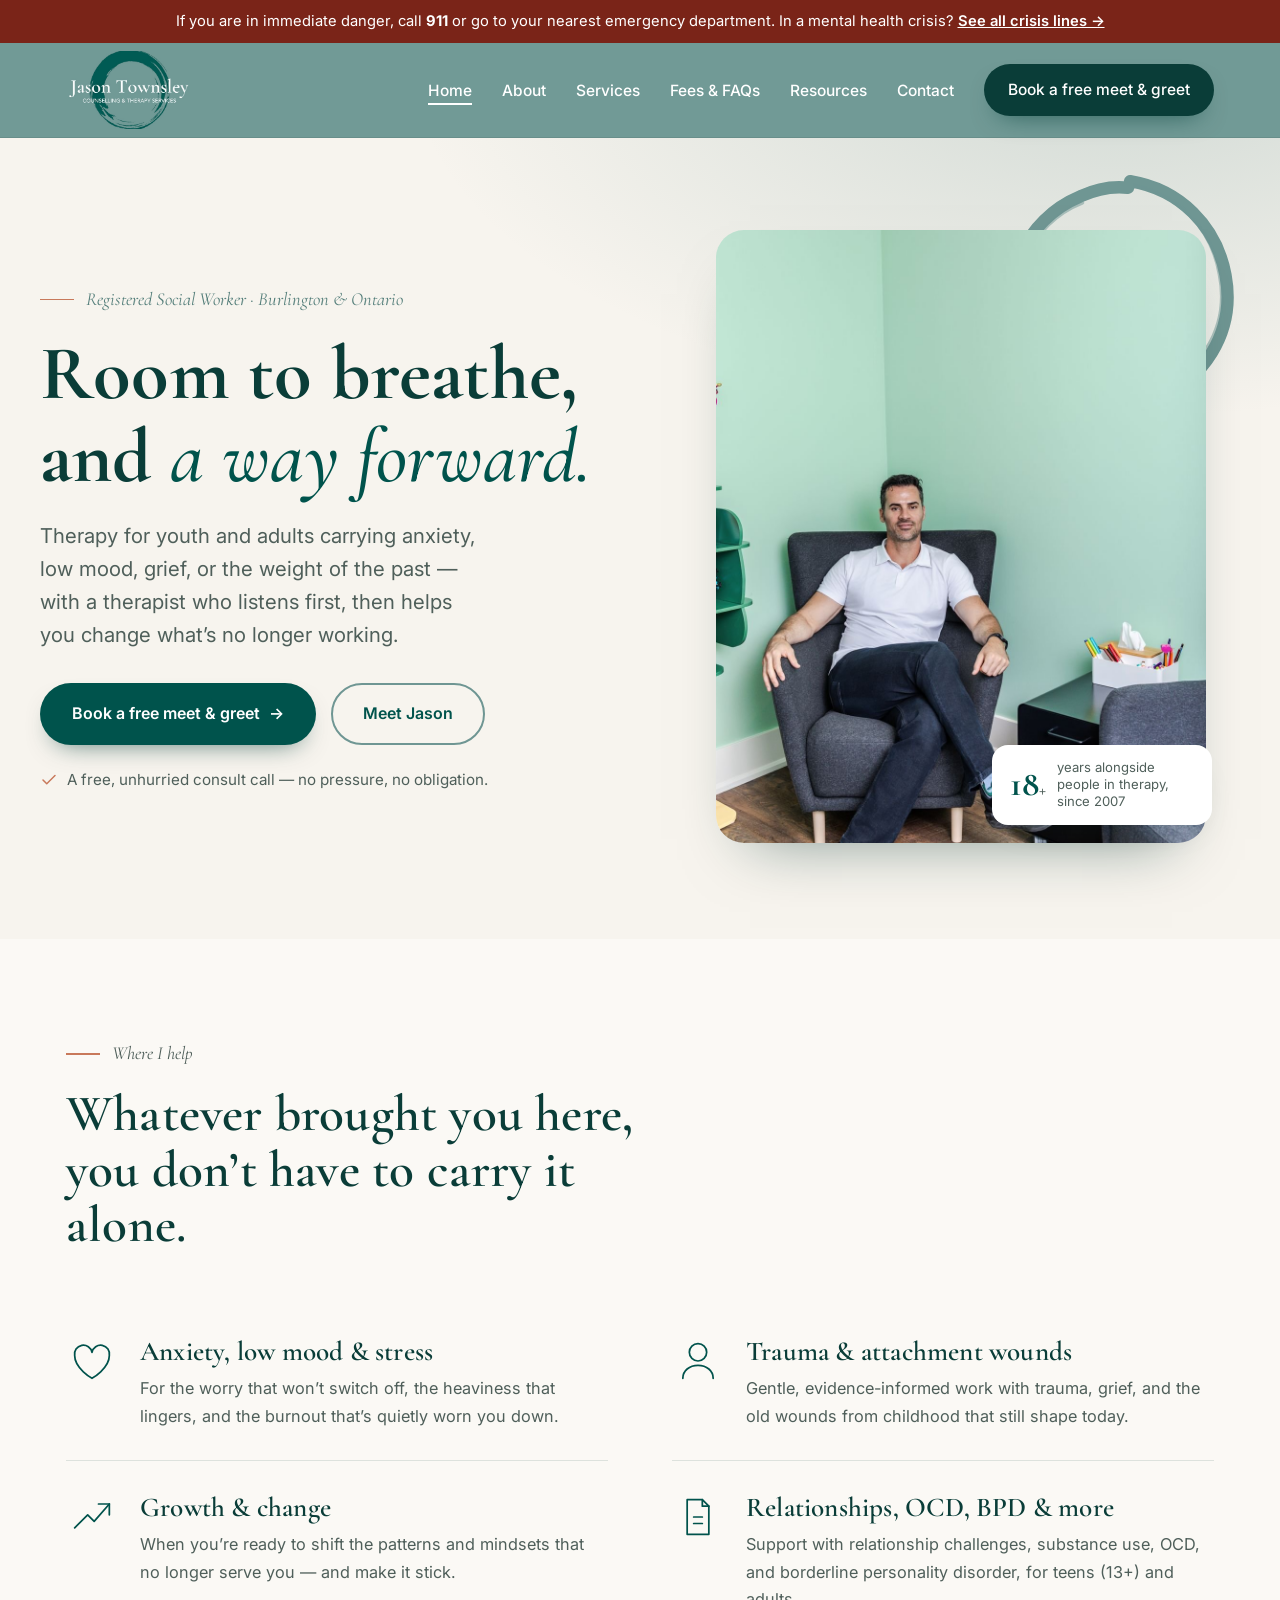
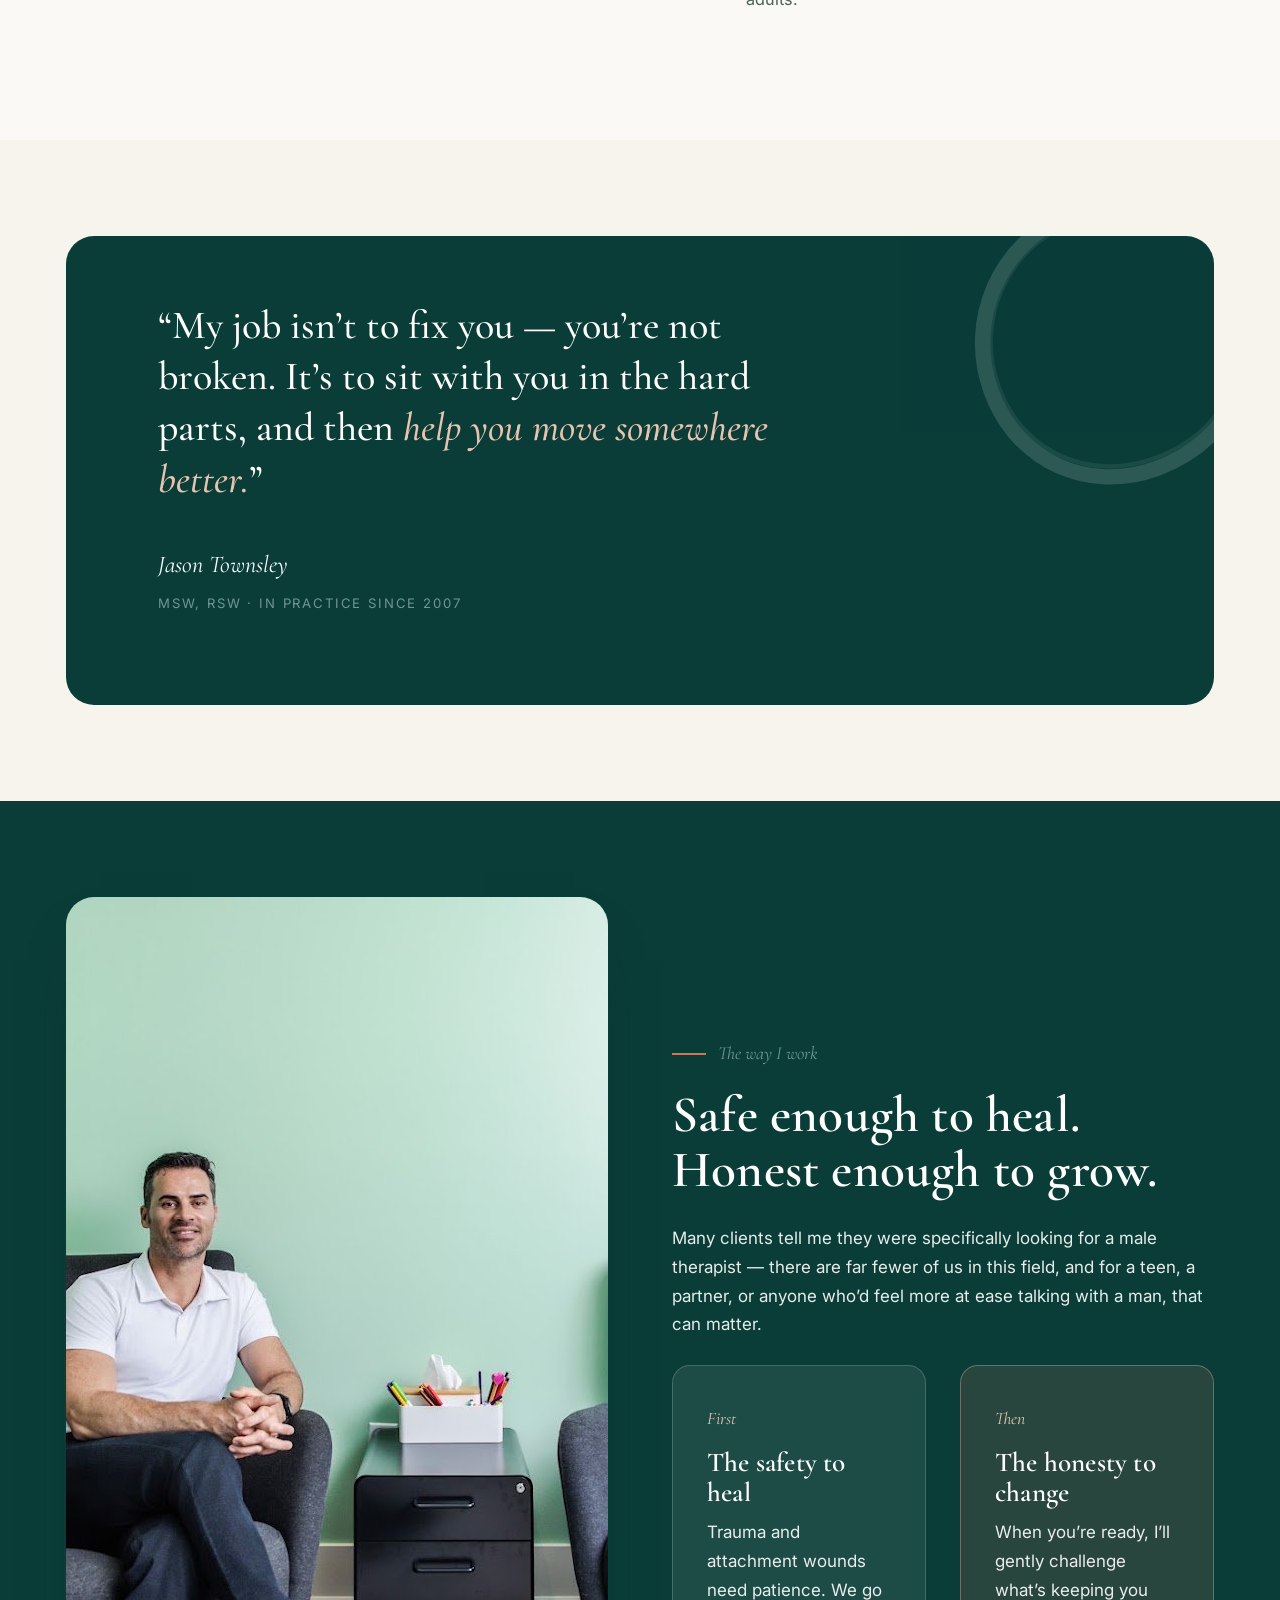
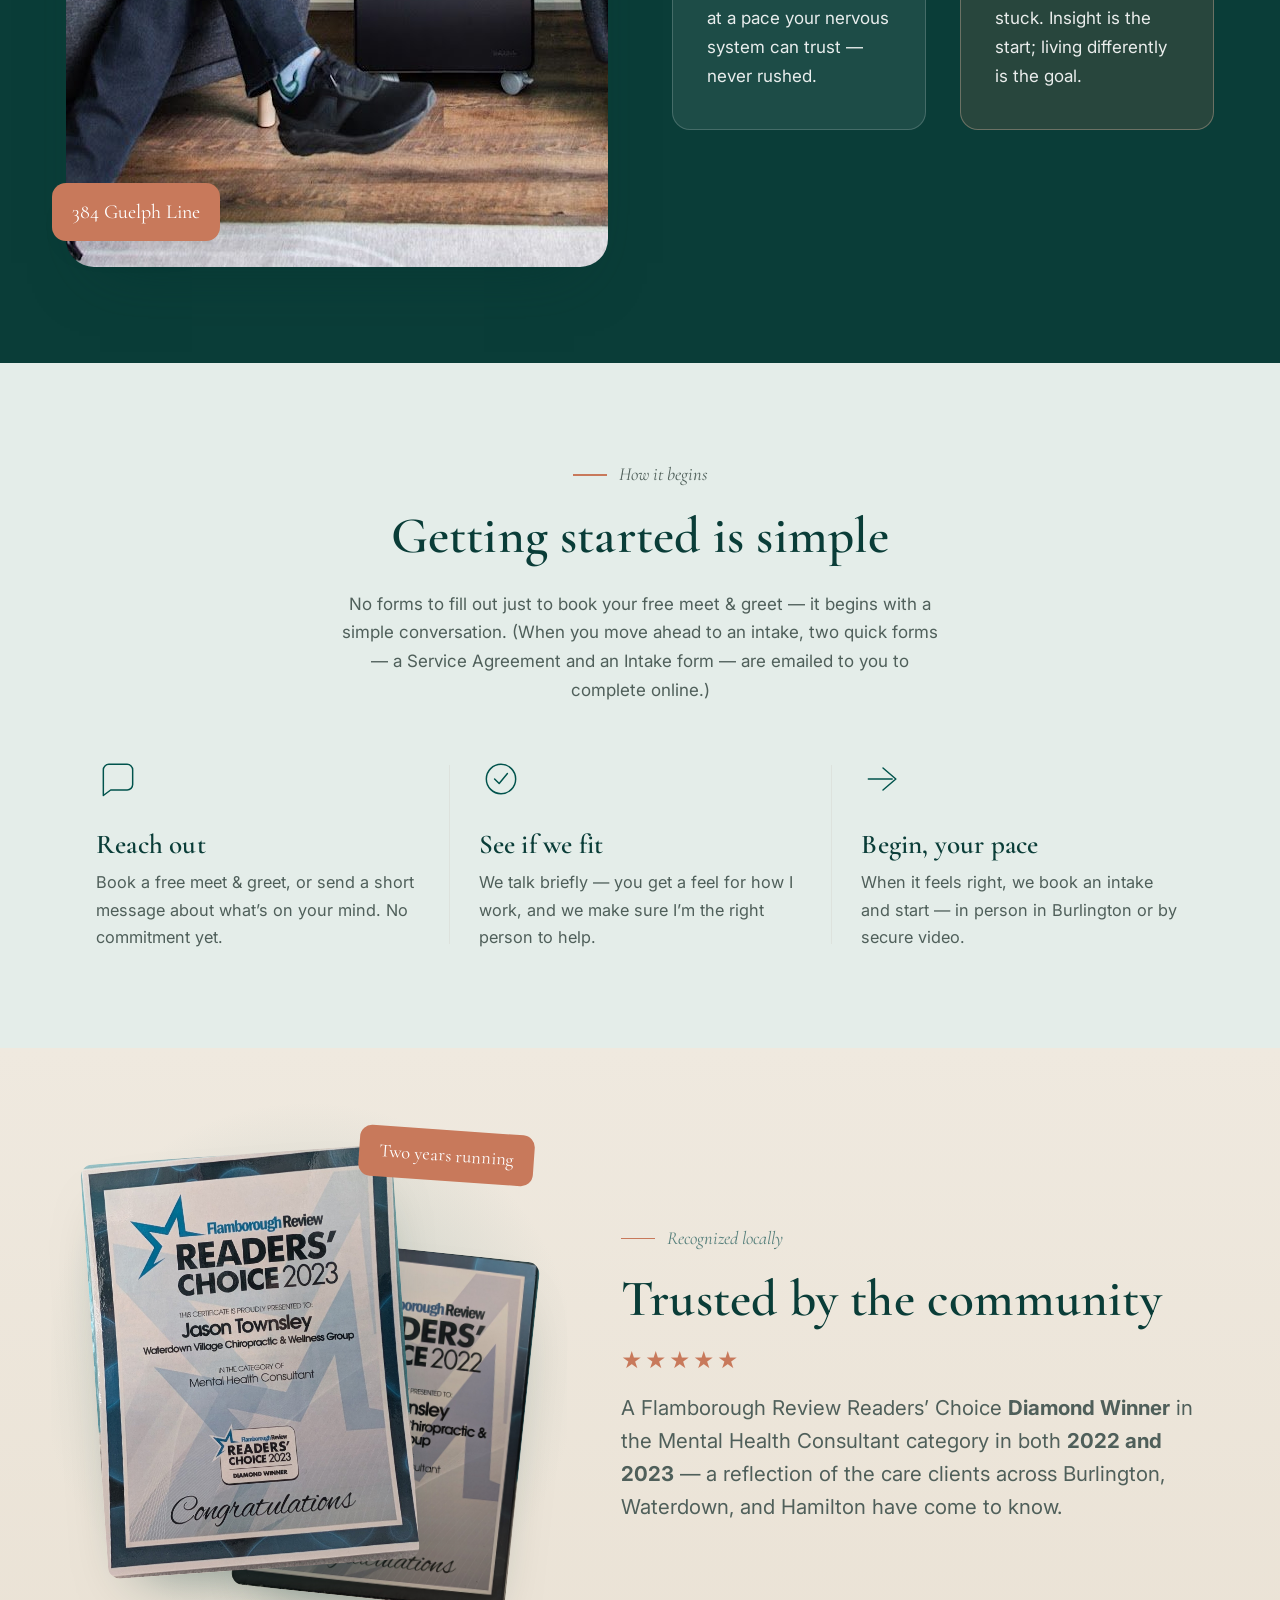
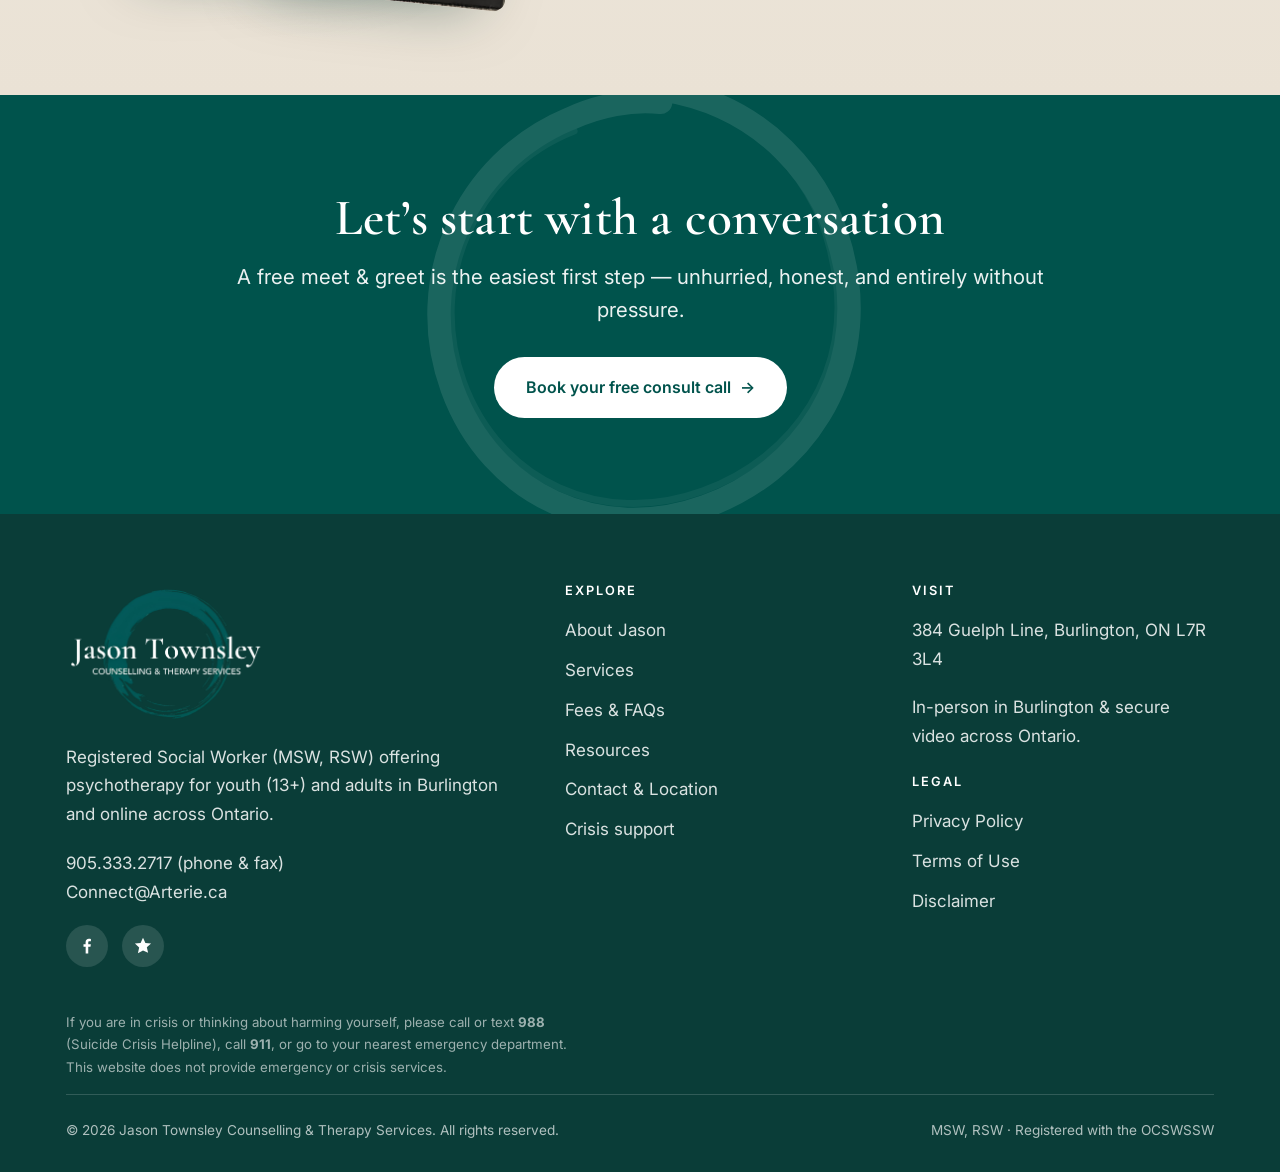
==== commit e76f4ed4: "Add files via upload" ====
--- a/index.html
+++ b/index.html
@@ -33,7 +33,7 @@
   "image":"https://jasontownsley.com/assets/img/room.jpg",
   "@id":"https://jasontownsley.com",
   "url":"https://jasontownsley.com",
-  "telephone":"+1-289-442-5060",
+  "telephone":"+1-905-333-2717",
   "email":"connect@arterie.ca",
   "priceRange":"$$",
   "medicalSpecialty":"Psychiatric",
@@ -41,7 +41,7 @@
   "geo":{"@type":"GeoCoordinates","latitude":43.3255,"longitude":-79.8003},
   "areaServed":["Burlington","Hamilton","Oakville","Waterdown","Flamborough","Halton Region","Ontario"],
   "founder":{"@type":"Person","name":"Jason Townsley","jobTitle":"Registered Social Worker (MSW, RSW)"},
-  "openingHoursSpecification":[{"@type":"OpeningHoursSpecification","dayOfWeek":["Monday","Tuesday","Wednesday","Thursday","Friday"],"opens":"09:00","closes":"19:00"}],
+  "openingHoursSpecification":[{"@type":"OpeningHoursSpecification","dayOfWeek":"Monday","opens":"10:30","closes":"20:30"},{"@type":"OpeningHoursSpecification","dayOfWeek":"Tuesday","opens":"10:30","closes":"15:30"},{"@type":"OpeningHoursSpecification","dayOfWeek":"Wednesday","opens":"10:30","closes":"20:30"},{"@type":"OpeningHoursSpecification","dayOfWeek":"Friday","opens":"10:30","closes":"16:30"}],
   "availableService":[
     {"@type":"MedicalTherapy","name":"Individual Psychotherapy for Adults (19+)"},
     {"@type":"MedicalTherapy","name":"Individual Psychotherapy for Youth (13-18)"},
@@ -58,11 +58,11 @@
 </head>
 <body>
 <a class="skip" href="#main">Skip to content</a>
+<div class="crisis-bar">If you are in immediate danger, call <strong>911</strong> or go to your nearest emergency department. In a mental health crisis? <a href="crisis.html">See all crisis lines &rarr;</a></div>
 <header class="site-header">
 <nav class="nav" aria-label="Main navigation">
   <a class="brand" href="index.html">
-    <svg class="brand-mark" viewBox="0 0 100 100" xmlns="http://www.w3.org/2000/svg" role="img" aria-label="Jason Townsley enso mark"><path d="M69 15C86 24 94 41 92 58C90 78 73 92 52 92C29 92 12 76 12 53C12 31 30 13 53 12C58 12 63 12.6 67.5 14" fill="none" stroke="#00534c" stroke-width="8.5" stroke-linecap="round" transform="rotate(-18 52 52)"/><path d="M70 17C85 26 91 42 89 57C87 75 71 88 52 88C31 88 16 73 16 53C16 33 32 17 53 16" fill="none" stroke="#0a7b70" stroke-width="2.4" stroke-linecap="round" opacity="0.55" transform="rotate(-18 52 52)"/></svg>
-    <span class="brand-name">Jason Townsley<small>Counselling &amp; Therapy</small></span>
+    <img class="brand-logo" src="assets/img/logo-nav.jpg" alt="Jason Townsley Counselling & Therapy Services">
   </a>
   <button class="nav-toggle" aria-label="Toggle menu" aria-expanded="false" aria-controls="nav-links">
     <span></span><span></span><span></span>
@@ -74,7 +74,7 @@
     <li><a href="fees-faqs.html">Fees &amp; FAQs</a></li>
     <li><a href="resources.html">Resources</a></li>
     <li><a href="contact.html">Contact</a></li>
-    <li><a class="btn btn-primary nav-cta" href="contact.html">Book a free meet &amp; greet</a></li>
+    <li><a class="btn btn-primary nav-cta" href="https://ljtherapy.janeapp.com" target="_blank" rel="noopener" data-goal="book_meet_greet">Book a free meet &amp; greet</a></li>
   </ul>
 </nav>
 </header>
@@ -88,14 +88,14 @@
       <h1>Room to breathe,<br>and <span class="display-em">a way forward.</span></h1>
       <p class="lead">Therapy for youth and adults carrying anxiety, low mood, grief, or the weight of the past &mdash; with a therapist who listens first, then helps you change what&rsquo;s no longer working.</p>
       <div class="hero-cta">
-        <a class="btn btn-primary" href="contact.html">Book a free meet &amp; greet <span class="arw" aria-hidden="true">&rarr;</span></a>
+        <a class="btn btn-primary" href="https://ljtherapy.janeapp.com" target="_blank" rel="noopener" data-goal="book_meet_greet">Book a free meet &amp; greet <span class="arw" aria-hidden="true">&rarr;</span></a>
         <a class="btn btn-ghost" href="about.html">Meet Jason</a>
       </div>
       <p class="hero-note"><svg viewBox="0 0 24 24" fill="none" stroke-width="2" stroke-linecap="round" stroke-linejoin="round"><path d="M20 6 9 17l-5-5"/></svg>A free, unhurried consult call &mdash; no pressure, no obligation.</p>
     </div>
     <div class="hero-portrait reveal">
       <svg class="enso" viewBox="0 0 200 200" xmlns="http://www.w3.org/2000/svg" aria-hidden="true" style="color:#6F9693"><path d="M138 26C170 44 186 78 180 114C173 156 138 182 98 182C55 182 22 150 22 106C22 62 56 26 100 24C112 23 125 25 135 30" fill="none" stroke="currentColor" stroke-width="9" stroke-linecap="round" transform="rotate(-20 100 103)"/><path d="M140 30C168 47 182 79 176 112C170 152 137 176 99 176C58 176 27 146 27 105C27 64 59 30 100 29" fill="none" stroke="currentColor" stroke-width="2.6" stroke-linecap="round" opacity="0.5" transform="rotate(-20 100 103)"/></svg>
-      <img src="assets/img/room.jpg" alt="Jason Townsley, Registered Social Worker and psychotherapist, in his Burlington therapy office" width="1500" height="1000">
+      <img src="assets/img/jason-armchair.jpg" alt="Jason Townsley, Registered Social Worker and psychotherapist, in his Burlington therapy office" width="1024" height="1536">
       <div class="hero-badge">
         <span class="yrs">18<span style="font-size:1.1rem">+</span></span>
         <span>years alongside people in therapy, since 2007</span>
@@ -146,7 +146,7 @@
 <section class="section section-forest">
   <div class="wrap split">
     <div class="split-media reveal">
-      <img src="assets/img/door.jpg" alt="Jason Townsley outside his clinic at 384 Guelph Line, Burlington" width="1080" height="1397">
+      <img src="assets/img/jason-office.jpg" alt="Jason Townsley in his Burlington therapy office" width="1455" height="970">
       <span class="tag-float">384 Guelph Line</span>
     </div>
     <div class="split-body reveal">
@@ -174,7 +174,7 @@
     <div class="section-head center reveal">
       <p class="eyebrow" style="justify-content:center;display:flex">How it begins</p>
       <h2>Getting started is simple</h2>
-      <p>No forms to wrestle with before you&rsquo;ve even said hello. It begins with a conversation.</p>
+      <p>No forms to fill out just to book your free meet &amp; greet &mdash; it begins with a simple conversation. (When you move ahead to an intake, two quick forms &mdash; a Service Agreement and an Intake form &mdash; are emailed to you to complete online.)</p>
     </div>
     <div class="steps reveal">
       <div class="step">
@@ -201,14 +201,17 @@
     <div class="trust-grid">
       <div class="trust-media reveal">
         <div class="halo" aria-hidden="true"></div>
-        <span class="ribbon">Diamond Winner</span>
-        <img src="assets/img/award.jpg" alt="Flamborough Review Readers' Choice 2023 Diamond Winner certificate awarded to Jason Townsley in the Mental Health Consultant category">
+        <span class="ribbon">Two years running</span>
+        <div class="award-pair">
+          <img src="assets/img/award-2023.jpg" alt="Flamborough Review Readers' Choice 2023 Diamond Winner certificate awarded to Jason Townsley in the Mental Health Consultant category" class="award-front">
+          <img src="assets/img/award-2022.jpg" alt="Flamborough Review Readers' Choice 2022 Diamond Winner certificate awarded to Jason Townsley in the Mental Health Consultant category" class="award-back">
+        </div>
       </div>
       <div class="trust-body reveal">
         <p class="eyebrow">Recognized locally</p>
         <h2>Trusted by the community</h2>
         <div class="stars" aria-hidden="true">&#9733;&#9733;&#9733;&#9733;&#9733;</div>
-        <p class="lead">Named a Flamborough Review Readers&rsquo; Choice 2023 <strong>Diamond Winner</strong> in the Mental Health Consultant category &mdash; a reflection of the care clients across Burlington, Waterdown, and Hamilton have come to know.</p>
+        <p class="lead">A Flamborough Review Readers&rsquo; Choice <strong>Diamond Winner</strong> in the Mental Health Consultant category in both <strong>2022 and 2023</strong> &mdash; a reflection of the care clients across Burlington, Waterdown, and Hamilton have come to know.</p>
       </div>
     </div>
   </div>
@@ -219,7 +222,7 @@
   <div class="wrap">
     <h2>Let&rsquo;s start with a conversation</h2>
     <p class="lead">A free meet &amp; greet is the easiest first step &mdash; unhurried, honest, and entirely without pressure.</p>
-    <a class="btn btn-light" href="contact.html">Book your free consult call <span class="arw" aria-hidden="true">&rarr;</span></a>
+    <a class="btn btn-light" href="https://ljtherapy.janeapp.com" target="_blank" rel="noopener" data-goal="book_meet_greet">Book your free consult call <span class="arw" aria-hidden="true">&rarr;</span></a>
   </div>
 </section>
 
@@ -228,9 +231,17 @@
 <div class="wrap">
   <div class="footer-grid">
     <div>
-      <div class="footer-brand"><svg class="brand-mark" viewBox="0 0 100 100" xmlns="http://www.w3.org/2000/svg" role="img" aria-label="Jason Townsley enso mark"><path d="M69 15C86 24 94 41 92 58C90 78 73 92 52 92C29 92 12 76 12 53C12 31 30 13 53 12C58 12 63 12.6 67.5 14" fill="none" stroke="#00534c" stroke-width="8.5" stroke-linecap="round" transform="rotate(-18 52 52)"/><path d="M70 17C85 26 91 42 89 57C87 75 71 88 52 88C31 88 16 73 16 53C16 33 32 17 53 16" fill="none" stroke="#0a7b70" stroke-width="2.4" stroke-linecap="round" opacity="0.55" transform="rotate(-18 52 52)"/></svg><strong>Jason Townsley</strong></div>
+      <div class="footer-brand"><img class="footer-logo" src="assets/img/logo-white.png" alt="Jason Townsley Counselling & Therapy Services"></div>
       <p>Registered Social Worker (MSW, RSW) offering psychotherapy for youth&nbsp;(13+) and adults in Burlington and online across Ontario.</p>
-      <p class="mb0"><a href="tel:+12894425060">289-442-5060</a><br><a href="mailto:Connect@Arterie.ca">Connect@Arterie.ca</a></p>
+      <p class="mb0"><a href="tel:19053332717">905.333.2717</a> (phone &amp; fax)<br><a href="mailto:Connect@Arterie.ca">Connect@Arterie.ca</a></p>
+      <div class="social-row">
+        <a href="https://www.facebook.com/JasonTownsleyTherapyServices" target="_blank" rel="noopener" aria-label="Facebook">
+          <svg viewBox="0 0 24 24" aria-hidden="true"><path d="M13.5 21v-8h2.7l.4-3.1h-3.1V7.9c0-.9.3-1.5 1.6-1.5h1.6V3.6c-.8-.1-1.6-.2-2.4-.2-2.4 0-4 1.5-4 4.1v2.3H7.8V13h2.6v8z"/></svg>
+        </a>
+        <a href="https://www.provenexpert.com/en-us/jason-townsley-counselling-therapy-services/" target="_blank" rel="noopener" aria-label="ProvenExpert reviews" title="ProvenExpert">
+          <svg viewBox="0 0 24 24" aria-hidden="true"><path d="M12 2l2.9 6.3 6.8.6-5.1 4.5 1.5 6.7L12 17.3 5.9 20.6l1.5-6.7L2.3 8.9l6.8-.6z"/></svg>
+        </a>
+      </div>
     </div>
     <div>
       <h4>Explore</h4>
@@ -240,6 +251,7 @@
         <li><a href="fees-faqs.html">Fees &amp; FAQs</a></li>
         <li><a href="resources.html">Resources</a></li>
         <li><a href="contact.html">Contact &amp; Location</a></li>
+        <li><a href="crisis.html">Crisis support</a></li>
       </ul>
     </div>
     <div>
--- a/assets/style.css
+++ b/assets/style.css
@@ -11,6 +11,7 @@
   --sage:#6F9693;
   --sage-deep:#547e7a;
   --sage-mist:#e4ede9;
+  --logo-bg:#719A96;
   --clay:#c8795b;
   --clay-soft:#e8c3af;
   --sand:#efe9df;
@@ -75,28 +76,30 @@
 .btn .arw{transition:transform .2s;}
 .btn:hover .arw{transform:translateX(3px);}
 
-.site-header{position:sticky;top:0;z-index:100;background:rgba(247,244,238,.86);backdrop-filter:blur(10px);border-bottom:1px solid rgba(0,0,0,.05);}
-.nav{display:flex;align-items:center;justify-content:space-between;gap:20px;padding:14px 26px;max-width:var(--maxw);margin:0 auto;}
-.brand{display:flex;align-items:center;gap:13px;color:var(--forest);}
+.site-header{position:sticky;top:0;z-index:100;background:var(--logo-bg);border-bottom:1px solid rgba(0,0,0,.08);}
+.nav{display:flex;align-items:center;justify-content:space-between;gap:20px;padding:8px 26px;max-width:var(--maxw);margin:0 auto;}
+.brand{display:flex;align-items:center;gap:13px;color:#fff;}
 .brand:hover{text-decoration:none;}
+.brand .brand-logo{height:78px;width:auto;display:block;}
 .brand .brand-mark{width:46px;height:46px;flex:none;}
 .brand .brand-name{font-family:var(--serif);font-size:1.35rem;font-weight:600;line-height:1;color:var(--forest);}
-.brand .brand-name small{display:block;font-family:var(--sans);font-size:.6rem;letter-spacing:.22em;text-transform:uppercase;color:var(--sage-deep);font-weight:600;margin-top:4px;}
+.brand .brand-name small{display:block;font-family:var(--sans);font-size:.6rem;letter-spacing:.22em;text-transform:uppercase;color:var(--forest);font-weight:600;margin-top:4px;}
 .nav-links{display:flex;align-items:center;gap:30px;list-style:none;margin:0;padding:0;}
-.nav-links a{color:var(--ink);font-weight:500;font-size:.97rem;position:relative;}
-.nav-links a:not(.nav-cta)::after{content:"";position:absolute;left:0;right:100%;bottom:-5px;height:1.5px;background:var(--clay);transition:right .25s;}
+.nav-links a{color:#fff;font-weight:500;font-size:.97rem;position:relative;}
+.nav-links a:not(.nav-cta)::after{content:"";position:absolute;left:0;right:100%;bottom:-5px;height:1.5px;background:#fff;transition:right .25s;}
 .nav-links a:not(.nav-cta):hover::after,.nav-links a[aria-current="page"]:not(.nav-cta)::after{right:0;}
-.nav-links a:not(.nav-cta):hover,.nav-links a[aria-current="page"]{color:var(--teal);text-decoration:none;}
-.nav-cta{padding:11px 22px;font-size:.94rem;}
+.nav-links a:not(.nav-cta):hover,.nav-links a[aria-current="page"]{color:#fff;text-decoration:none;}
+.nav-cta{padding:11px 22px;font-size:.94rem;background:var(--forest)!important;color:#fff!important;}
+.nav-cta:hover{background:var(--teal-deep)!important;color:#fff!important;}
 .nav-toggle{display:none;background:none;border:0;cursor:pointer;padding:8px;}
-.nav-toggle span{display:block;width:26px;height:2px;background:var(--forest);margin:5px 0;transition:.2s;}
+.nav-toggle span{display:block;width:26px;height:2px;background:#fff;margin:5px 0;transition:.2s;}
 
 @media (max-width:940px){
   .nav-toggle{display:block;}
-  .nav-links{position:absolute;top:100%;left:0;right:0;background:var(--paper);flex-direction:column;align-items:stretch;gap:0;
-    padding:8px 26px 22px;border-bottom:1px solid var(--line);box-shadow:var(--shadow-soft);display:none;}
+  .nav-links{position:absolute;top:100%;left:0;right:0;background:var(--logo-bg);flex-direction:column;align-items:stretch;gap:0;
+    padding:8px 26px 22px;border-bottom:1px solid rgba(0,0,0,.12);box-shadow:var(--shadow-soft);display:none;}
   .nav-links.open{display:flex;}
-  .nav-links a:not(.nav-cta){padding:14px 0;border-bottom:1px solid var(--line);}
+  .nav-links a:not(.nav-cta){padding:14px 0;border-bottom:1px solid rgba(255,255,255,.22);color:#fff;}
   .nav-links a:not(.nav-cta)::after{display:none;}
   .nav-cta{margin-top:14px;text-align:center;justify-content:center;}
 }
@@ -287,3 +290,110 @@
 @media (prefers-reduced-motion:reduce){.reveal{opacity:1;transform:none;}}
 
 .mt0{margin-top:0;}.mb0{margin-bottom:0;}
+
+/* ---------- Download / form card ---------- */
+.download-card{display:grid;grid-template-columns:auto 1fr auto;gap:26px;align-items:center;background:#fff;border:1px solid var(--line);border-radius:var(--radius-lg);padding:32px 36px;box-shadow:var(--shadow-soft);}
+.download-card .doc-ico{width:58px;height:58px;color:var(--teal);flex:none;}
+.download-card h3{margin:0 0 .3em;}
+.download-card p{margin:0;color:var(--ink-soft);font-size:1.02rem;}
+.download-card .actions{display:flex;flex-direction:column;gap:10px;}
+@media (max-width:760px){.download-card{grid-template-columns:1fr;text-align:center;gap:18px;}.download-card .doc-ico{margin:0 auto;}.download-card .actions{flex-direction:row;flex-wrap:wrap;justify-content:center;}}
+
+/* ---------- Steps list for "how to use" ---------- */
+.howto{counter-reset:h;list-style:none;margin:26px 0 0;padding:0;display:grid;gap:16px;max-width:70ch;}
+.howto li{position:relative;padding-left:52px;color:var(--ink-soft);}
+.howto li::before{counter-increment:h;content:counter(h);position:absolute;left:0;top:-2px;width:34px;height:34px;border-radius:50%;background:var(--sage-mist);color:var(--teal-deep);font-family:var(--serif);font-weight:600;font-size:1.1rem;display:flex;align-items:center;justify-content:center;}
+
+/* ---------- Crisis banner (persistent, small) ---------- */
+.crisis-bar{background:#7a2418;color:#fff;text-align:center;font-size:.92rem;padding:9px 16px;}
+.crisis-bar a{color:#fff;text-decoration:underline;font-weight:600;}
+.crisis-bar strong{font-weight:700;}
+
+/* ---------- Crisis page ---------- */
+.crisis-list{display:grid;grid-template-columns:1fr 1fr;gap:18px;margin:0;padding:0;list-style:none;}
+.crisis-list li{background:#fff;border:1px solid var(--line);border-left:4px solid var(--clay);border-radius:12px;padding:18px 22px;}
+.crisis-list li strong{display:block;color:var(--teal-deep);font-size:1.05rem;margin-bottom:2px;}
+.crisis-list li .num{font-family:var(--serif);font-size:1.35rem;color:var(--teal);}
+.crisis-list li a{font-weight:600;}
+.crisis-emergency{background:#7a2418;color:#fff;border-radius:var(--radius);padding:28px 32px;margin-bottom:34px;}
+.crisis-emergency h2{color:#fff;margin-top:0;}
+.crisis-emergency p{color:rgba(255,255,255,.94);margin-bottom:0;}
+.crisis-emergency .big{font-family:var(--serif);font-size:1.6rem;}
+@media (max-width:700px){.crisis-list{grid-template-columns:1fr;}}
+
+/* ---------- Hours table ---------- */
+.hours{list-style:none;margin:0;padding:0;}
+.hours li{display:flex;justify-content:space-between;gap:20px;padding:11px 0;border-bottom:1px solid var(--line);}
+.hours li:last-child{border-bottom:0;}
+.hours .day{font-weight:600;color:var(--ink);}
+.hours .time{color:var(--ink-soft);text-align:right;}
+.hours .mode{display:block;font-size:.82rem;color:var(--sage-deep);}
+
+/* ---------- Video grid ---------- */
+.video-grid{display:grid;grid-template-columns:repeat(2,1fr);gap:28px;}
+.video-card{background:#fff;border:1px solid var(--line);border-radius:var(--radius);overflow:hidden;}
+.video-card .frame{position:relative;width:100%;aspect-ratio:16/9;background:var(--sage-mist);}
+.video-card .frame iframe{position:absolute;inset:0;width:100%;height:100%;border:0;}
+.video-card .cap{padding:18px 22px;}
+.video-card .cap h3{margin:0 0 .2em;font-size:1.25rem;}
+.video-card .cap p{margin:0;color:var(--ink-soft);font-size:.96rem;}
+@media (max-width:760px){.video-grid{grid-template-columns:1fr;}}
+
+/* ---------- Modality chips w/ definition ---------- */
+.modality-grid{display:grid;grid-template-columns:repeat(2,1fr);gap:20px;}
+.modality{background:#fff;border:1px solid var(--line);border-radius:14px;padding:22px 24px;}
+.modality h3{margin:0 0 .25em;font-size:1.2rem;}
+.modality .abbr{color:var(--clay);font-family:var(--serif);font-style:italic;font-size:1rem;}
+.modality p{margin:.4em 0 0;color:var(--ink-soft);font-size:.98rem;}
+@media (max-width:760px){.modality-grid{grid-template-columns:1fr;}}
+
+/* ---------- Credential / association badges ---------- */
+.assoc{display:flex;flex-wrap:wrap;gap:18px;align-items:center;justify-content:center;}
+.assoc a{display:flex;align-items:center;gap:10px;background:#fff;border:1px solid var(--line);border-radius:12px;padding:14px 20px;color:var(--teal-deep);font-weight:600;font-size:.95rem;transition:box-shadow .2s,transform .2s;text-decoration:none;text-align:left;}
+.assoc a:hover{box-shadow:var(--shadow-soft);transform:translateY(-2px);text-decoration:none;}
+.assoc a svg,.assoc a img{width:30px;height:30px;flex:none;}
+.assoc a small{display:block;font-weight:400;color:var(--ink-soft);font-size:.8rem;}
+
+/* ---------- Social icons ---------- */
+.social-row{display:flex;gap:14px;align-items:center;margin-top:18px;}
+.social-row a{width:42px;height:42px;border-radius:50%;background:rgba(255,255,255,.12);display:flex;align-items:center;justify-content:center;transition:background .2s;}
+.social-row a:hover{background:rgba(255,255,255,.24);}
+.social-row a svg{width:20px;height:20px;fill:#fff;}
+
+/* ---------- Dual award pair ---------- */
+.award-pair{position:relative;z-index:2;padding:10px 30px 30px 0;}
+.award-pair img{border-radius:12px;box-shadow:var(--shadow);}
+.award-pair .award-front{width:78%;position:relative;z-index:2;transform:rotate(-4deg);transition:transform .4s;}
+.award-pair .award-back{width:64%;position:absolute;right:0;bottom:0;z-index:1;transform:rotate(6deg);opacity:.96;transition:transform .4s;}
+.trust-media:hover .award-front{transform:rotate(-2deg) scale(1.02);}
+.trust-media:hover .award-back{transform:rotate(4deg);}
+@media (max-width:860px){.award-pair{padding-right:20px;margin:0 auto;max-width:360px;}}
+
+/* ---------- Footer logo (white wordmark) ---------- */
+.footer-brand{display:block;margin-bottom:18px;}
+.footer-logo{width:200px;max-width:70%;height:auto;display:block;margin-bottom:4px;}
+
+/* ---------- Blog article ---------- */
+.article{max-width:760px;margin:0 auto;}
+.article .meta{display:flex;flex-wrap:wrap;gap:8px 18px;align-items:center;color:var(--ink-soft);font-size:.95rem;margin-bottom:8px;}
+.article .meta .cat{font-family:var(--serif);font-style:italic;color:var(--clay);font-size:1.05rem;}
+.article-hero-img{width:100%;border-radius:var(--radius-lg);box-shadow:var(--shadow);margin:0 0 40px;object-fit:cover;max-height:460px;}
+.article p{margin:0 0 1.2em;}
+.article h2{margin:1.5em 0 .5em;font-size:clamp(1.5rem,2.6vw,2rem);}
+.article h3{margin:1.3em 0 .4em;}
+.article ul{padding-left:1.2em;margin:0 0 1.3em;}
+.article li{margin-bottom:.6em;max-width:64ch;}
+.article .callout{background:var(--sage-mist);border-left:4px solid var(--teal);border-radius:12px;padding:22px 26px;margin:32px 0;}
+.article .callout p{margin:0;}
+.article .signoff{margin-top:40px;padding-top:24px;border-top:1px solid var(--line);font-style:italic;color:var(--ink-soft);}
+.article-inline-img{width:100%;max-width:520px;border-radius:14px;box-shadow:var(--shadow-soft);margin:24px auto;display:block;}
+.back-link{display:inline-flex;align-items:center;gap:8px;color:var(--teal);font-weight:600;margin-bottom:8px;}
+
+/* blog post cards: featured image */
+.post .post-img{width:100%;aspect-ratio:16/10;object-fit:cover;display:block;}
+
+/* ---------- The Arterie logo ---------- */
+.arterie-logo{max-width:220px;width:100%;height:auto;display:block;margin:6px 0 0;}
+.arterie-note{font-size:.9rem;color:var(--ink-soft);margin:14px 0 6px;font-style:italic;}
+.section-sage .arterie-logo,.section-forest .arterie-logo{filter:brightness(0) invert(1);opacity:.92;}
+.info-block .arterie-logo{max-width:190px;}
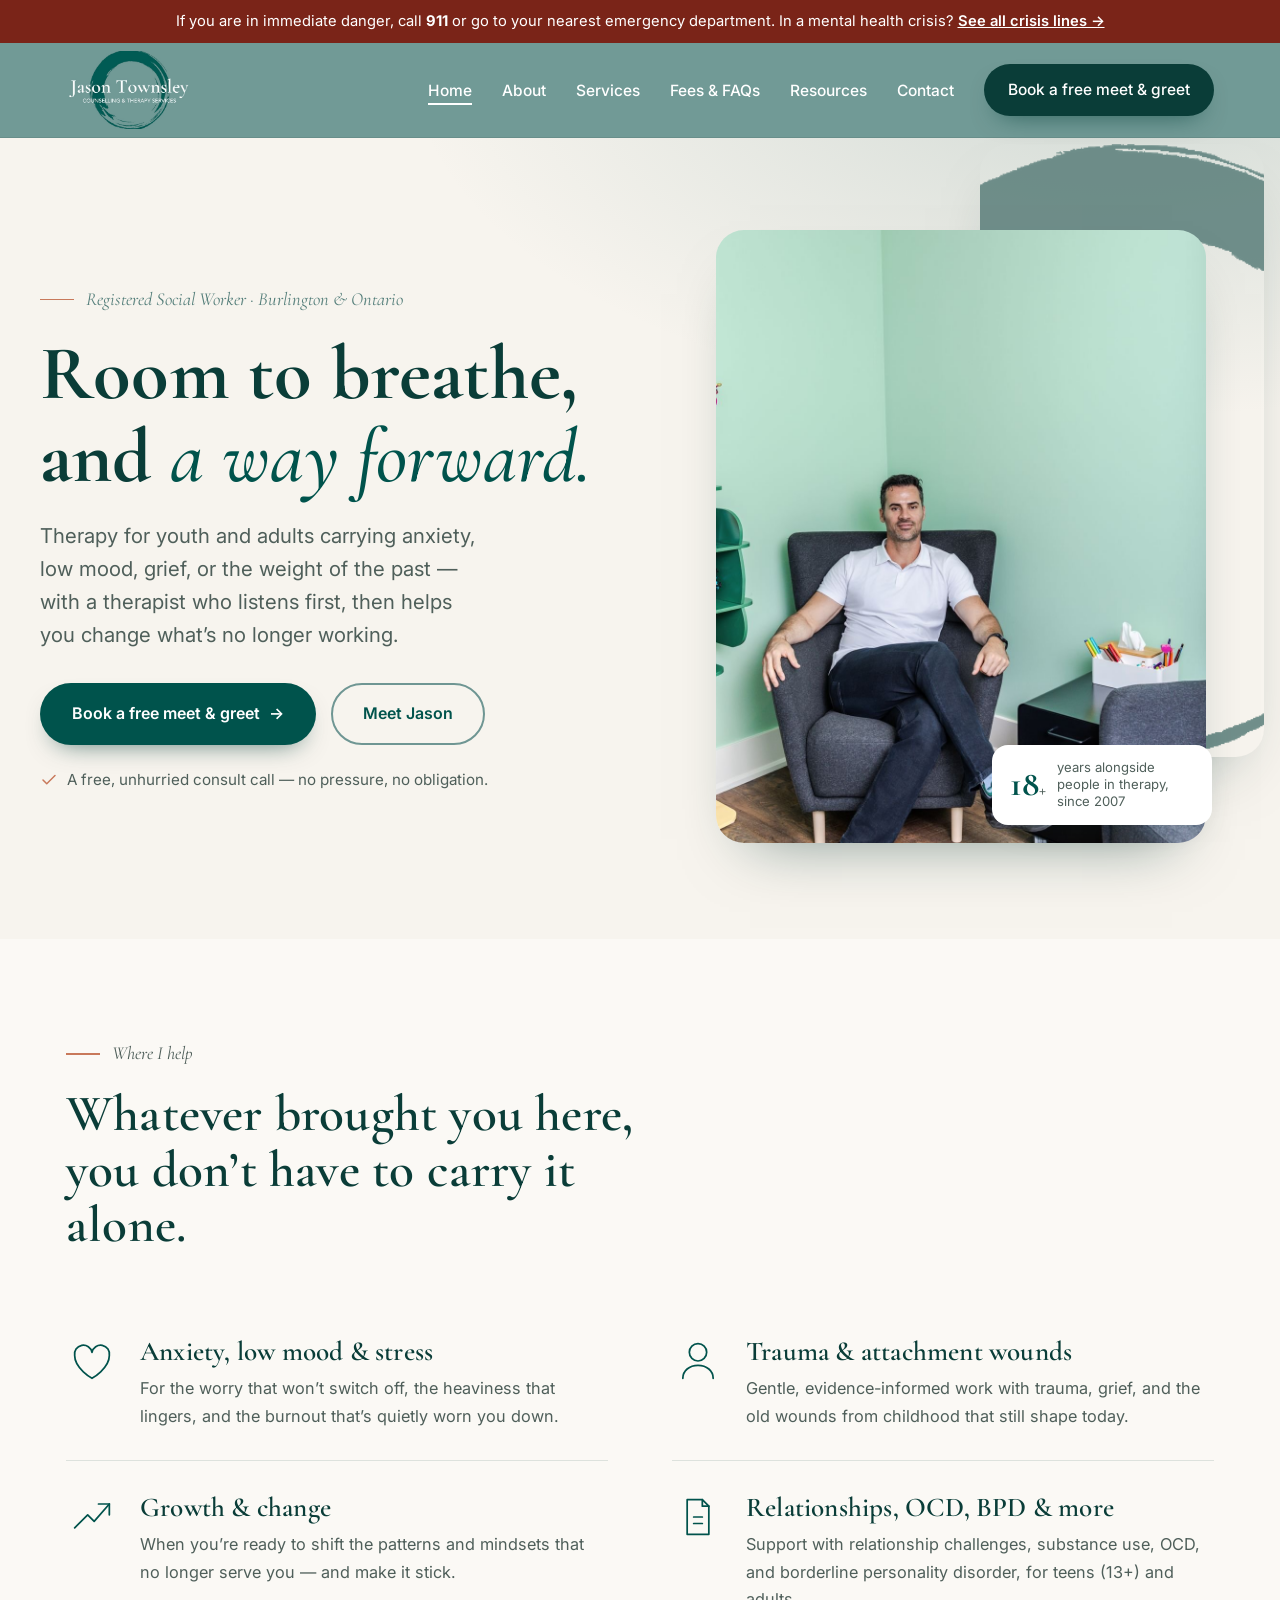
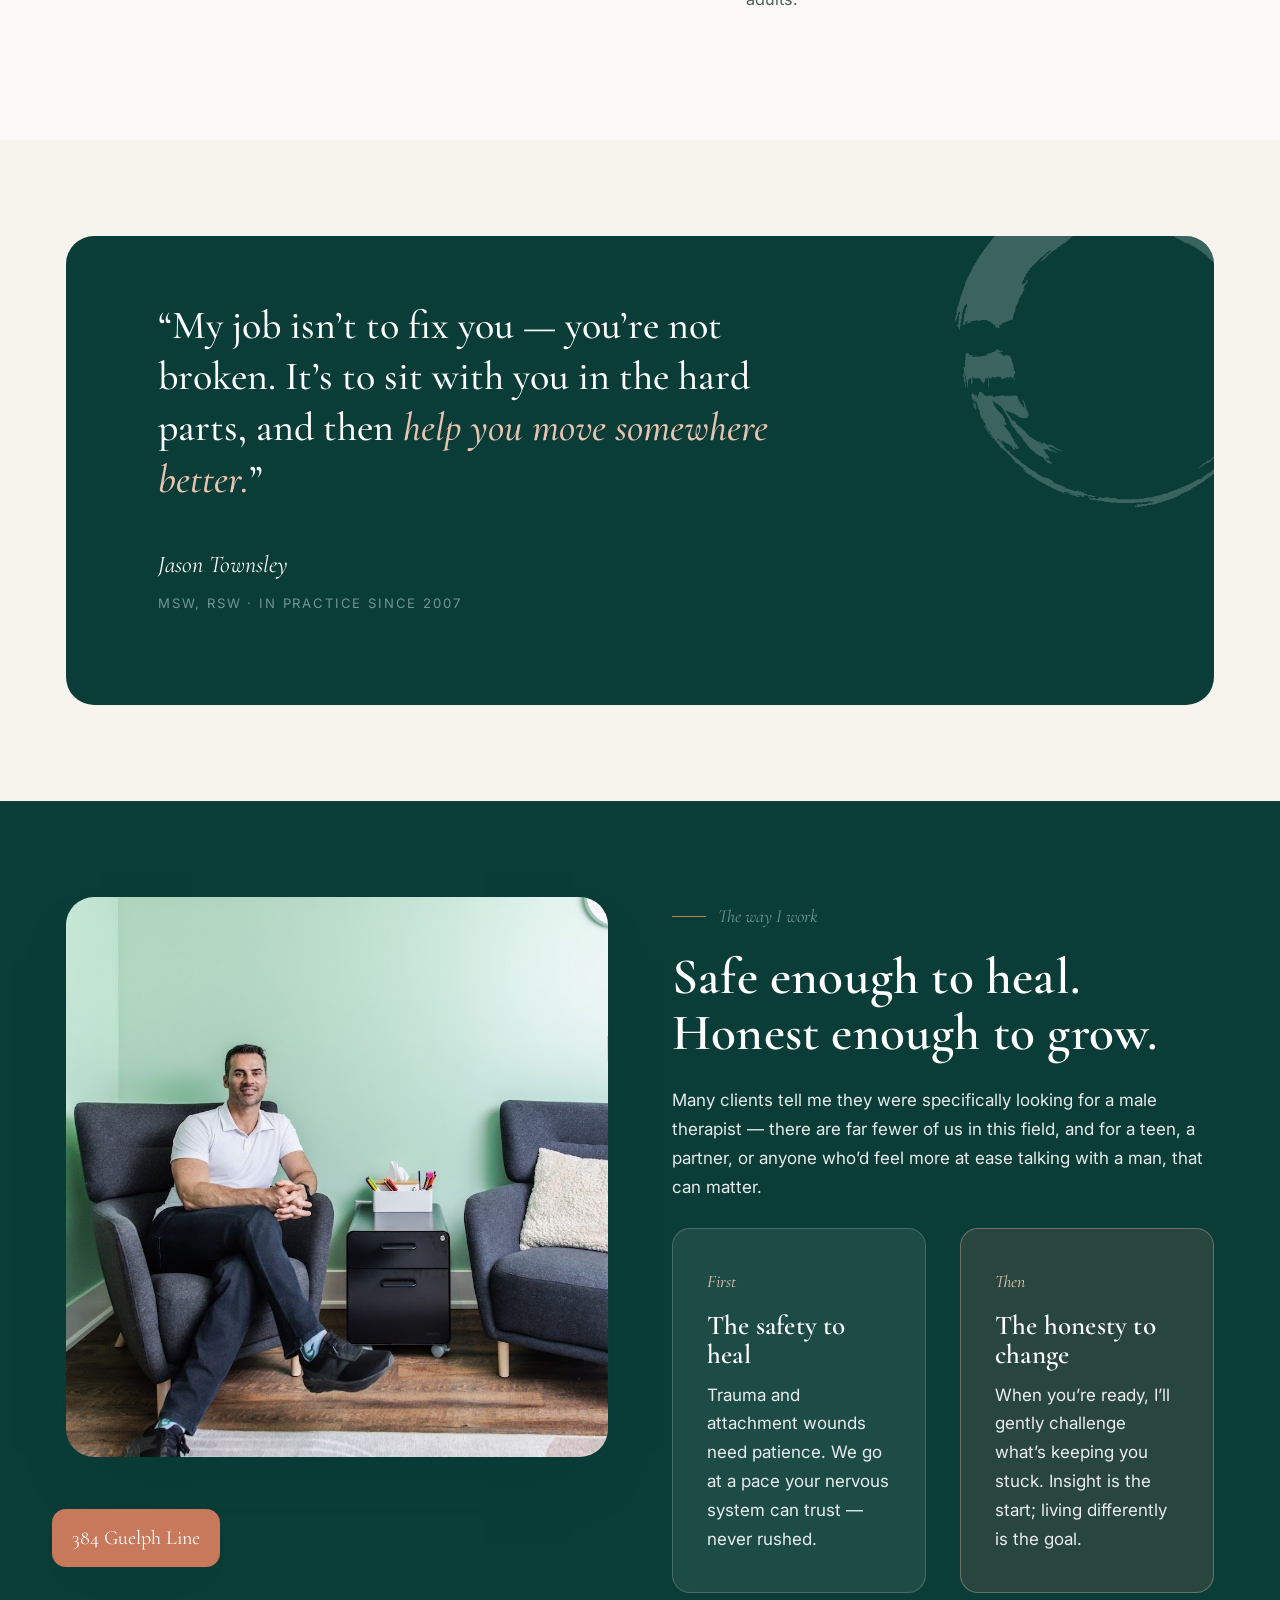
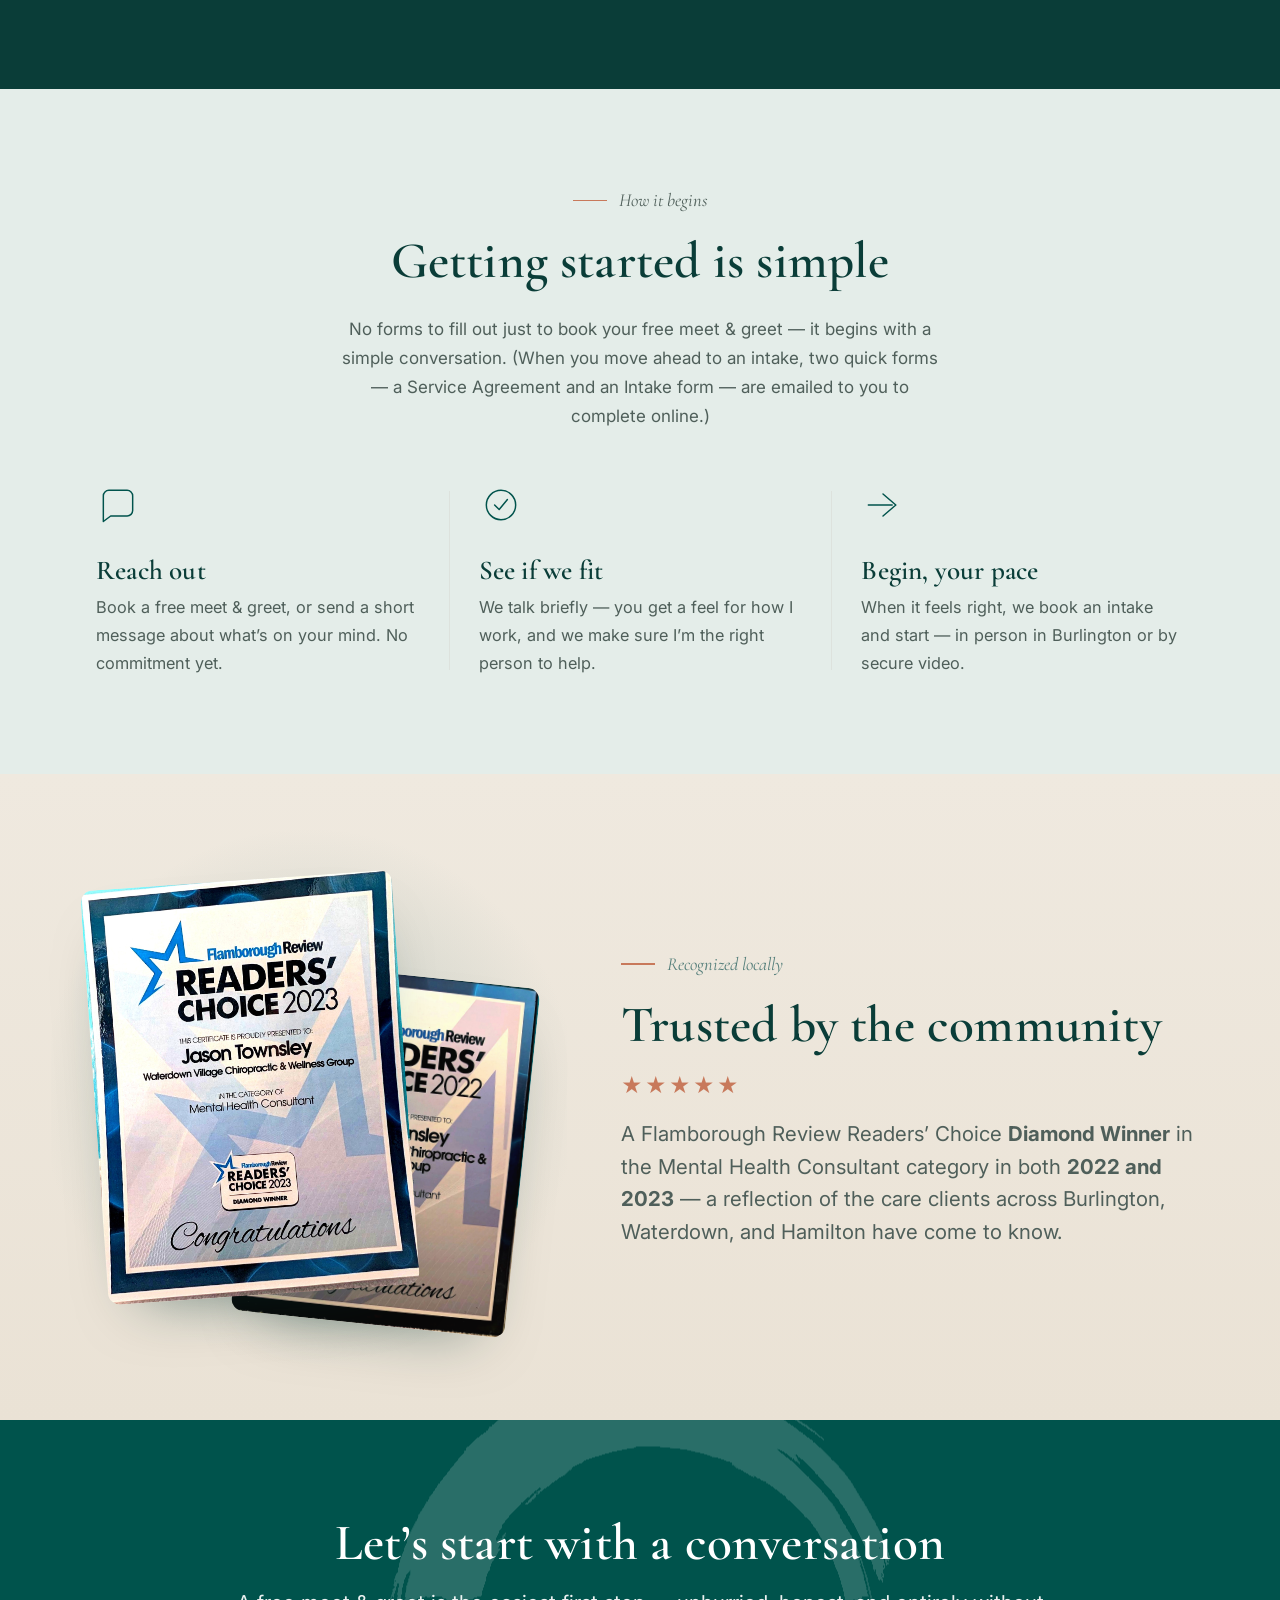
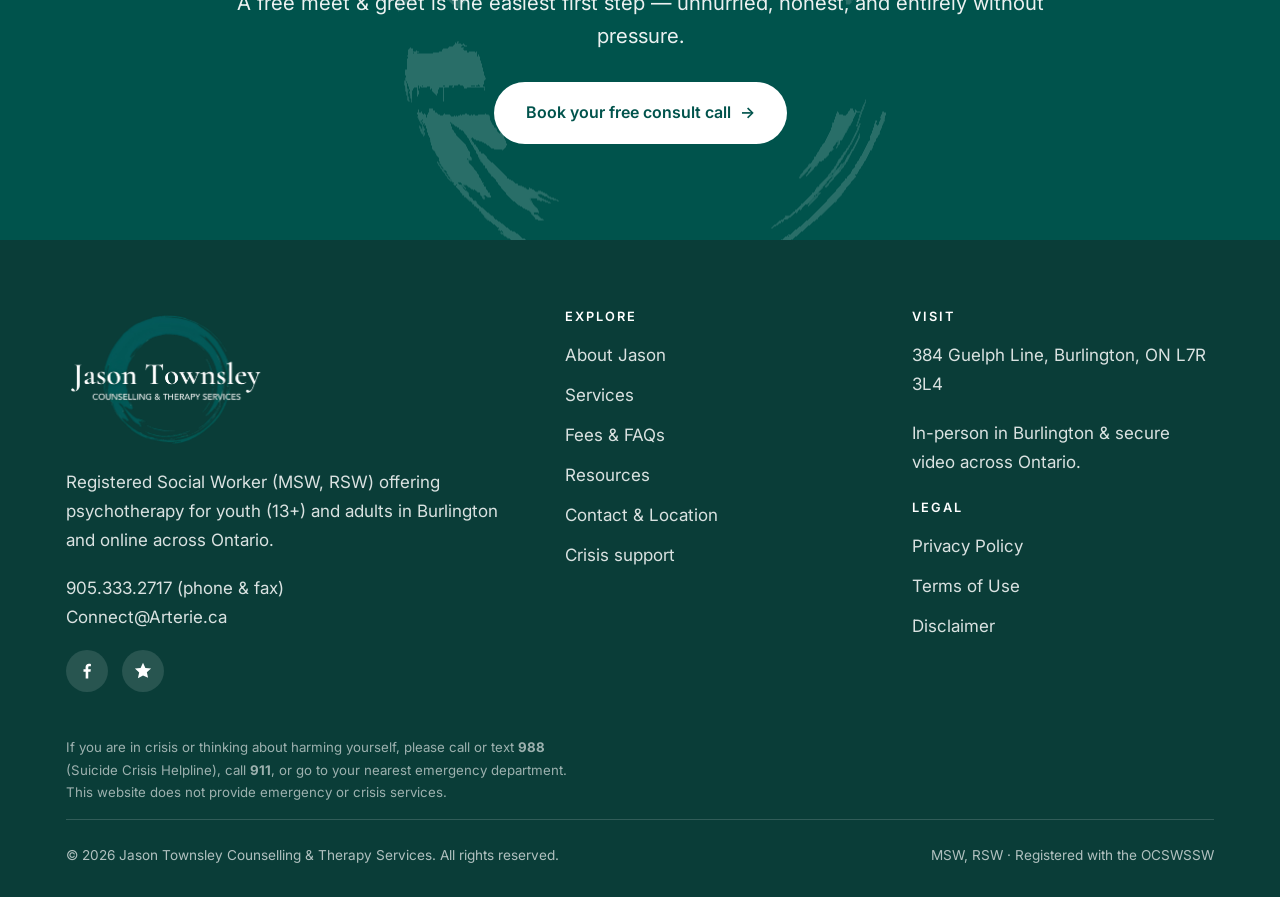
==== commit eed3006b: "Add files via upload" ====
--- a/index.html
+++ b/index.html
@@ -94,7 +94,7 @@
       <p class="hero-note"><svg viewBox="0 0 24 24" fill="none" stroke-width="2" stroke-linecap="round" stroke-linejoin="round"><path d="M20 6 9 17l-5-5"/></svg>A free, unhurried consult call &mdash; no pressure, no obligation.</p>
     </div>
     <div class="hero-portrait reveal">
-      <svg class="enso" viewBox="0 0 200 200" xmlns="http://www.w3.org/2000/svg" aria-hidden="true" style="color:#6F9693"><path d="M138 26C170 44 186 78 180 114C173 156 138 182 98 182C55 182 22 150 22 106C22 62 56 26 100 24C112 23 125 25 135 30" fill="none" stroke="currentColor" stroke-width="9" stroke-linecap="round" transform="rotate(-20 100 103)"/><path d="M140 30C168 47 182 79 176 112C170 152 137 176 99 176C58 176 27 146 27 105C27 64 59 30 100 29" fill="none" stroke="currentColor" stroke-width="2.6" stroke-linecap="round" opacity="0.5" transform="rotate(-20 100 103)"/></svg>
+      <img class="enso" src="assets/img/enso-real-sage.png" alt="" aria-hidden="true">
       <img src="assets/img/jason-armchair.jpg" alt="Jason Townsley, Registered Social Worker and psychotherapist, in his Burlington therapy office" width="1024" height="1536">
       <div class="hero-badge">
         <span class="yrs">18<span style="font-size:1.1rem">+</span></span>
@@ -134,7 +134,7 @@
 <section class="section">
   <div class="wrap">
     <div class="letter reveal">
-      <svg class="enso" viewBox="0 0 200 200" xmlns="http://www.w3.org/2000/svg" aria-hidden="true" style="color:#ffffff"><path d="M138 26C170 44 186 78 180 114C173 156 138 182 98 182C55 182 22 150 22 106C22 62 56 26 100 24C112 23 125 25 135 30" fill="none" stroke="currentColor" stroke-width="9" stroke-linecap="round" transform="rotate(-20 100 103)"/><path d="M140 30C168 47 182 79 176 112C170 152 137 176 99 176C58 176 27 146 27 105C27 64 59 30 100 29" fill="none" stroke="currentColor" stroke-width="2.6" stroke-linecap="round" opacity="0.5" transform="rotate(-20 100 103)"/></svg>
+      <img class="enso" src="assets/img/enso-real-white.png" alt="" aria-hidden="true">
       <div class="letter-inner">
         <p class="quote">&ldquo;My job isn&rsquo;t to fix you &mdash; you&rsquo;re not broken. It&rsquo;s to sit with you in the hard parts, and then <em>help you move somewhere better.</em>&rdquo;</p>
         <p class="sig">Jason Townsley<small>MSW, RSW &middot; in practice since 2007</small></p>
@@ -201,7 +201,6 @@
     <div class="trust-grid">
       <div class="trust-media reveal">
         <div class="halo" aria-hidden="true"></div>
-        <span class="ribbon">Two years running</span>
         <div class="award-pair">
           <img src="assets/img/award-2023.jpg" alt="Flamborough Review Readers' Choice 2023 Diamond Winner certificate awarded to Jason Townsley in the Mental Health Consultant category" class="award-front">
           <img src="assets/img/award-2022.jpg" alt="Flamborough Review Readers' Choice 2022 Diamond Winner certificate awarded to Jason Townsley in the Mental Health Consultant category" class="award-back">
@@ -218,7 +217,7 @@
 </section>
 
 <section class="cta-band">
-  <svg class="enso" viewBox="0 0 200 200" xmlns="http://www.w3.org/2000/svg" aria-hidden="true" style="color:#ffffff"><path d="M138 26C170 44 186 78 180 114C173 156 138 182 98 182C55 182 22 150 22 106C22 62 56 26 100 24C112 23 125 25 135 30" fill="none" stroke="currentColor" stroke-width="9" stroke-linecap="round" transform="rotate(-20 100 103)"/><path d="M140 30C168 47 182 79 176 112C170 152 137 176 99 176C58 176 27 146 27 105C27 64 59 30 100 29" fill="none" stroke="currentColor" stroke-width="2.6" stroke-linecap="round" opacity="0.5" transform="rotate(-20 100 103)"/></svg>
+  <img class="enso" src="assets/img/enso-real-white.png" alt="" aria-hidden="true">
   <div class="wrap">
     <h2>Let&rsquo;s start with a conversation</h2>
     <p class="lead">A free meet &amp; greet is the easiest first step &mdash; unhurried, honest, and entirely without pressure.</p>
--- a/assets/style.css
+++ b/assets/style.css
@@ -105,6 +105,7 @@
 }
 
 .enso-bg{position:absolute;pointer-events:none;opacity:.5;z-index:0;}
+.enso{height:auto;display:block;pointer-events:none;}
 
 .hero{position:relative;background:
    radial-gradient(1200px 600px at 88% -10%, rgba(111,150,147,.28), transparent 60%),
@@ -116,7 +117,7 @@
 .hero-note{font-size:.95rem;color:var(--ink-soft);display:flex;align-items:center;gap:9px;margin:0;}
 .hero-note svg{flex:none;width:18px;height:18px;stroke:var(--clay);}
 .hero-portrait{position:relative;justify-self:center;width:100%;max-width:490px;aspect-ratio:4/5;}
-.hero-portrait .enso{position:absolute;inset:-12% -10% auto auto;width:56%;z-index:1;}
+.hero-portrait .enso{position:absolute;inset:-14% -12% auto auto;width:58%;z-index:1;opacity:.85;}
 .hero-portrait img{position:relative;z-index:2;width:100%;height:100%;object-fit:cover;border-radius:var(--radius-lg);box-shadow:var(--shadow);}
 .hero-badge{position:absolute;z-index:3;right:-6px;bottom:18px;background:#fff;border-radius:16px;padding:14px 18px;box-shadow:var(--shadow-soft);display:flex;align-items:center;gap:11px;max-width:220px;}
 .hero-badge .yrs{font-family:var(--serif);font-size:2.2rem;color:var(--teal);line-height:.9;font-weight:700;}
@@ -150,7 +151,7 @@
 @media (max-width:760px){.concerns{grid-template-columns:1fr;gap:0;}.concern:nth-child(2){border-top:1px solid var(--line);}}
 
 .letter{position:relative;background:var(--forest);color:#fff;border-radius:var(--radius-lg);padding:64px 8%;overflow:hidden;}
-.letter .enso{position:absolute;right:-70px;top:-70px;width:340px;opacity:.14;z-index:0;}
+.letter .enso{position:absolute;right:-60px;top:-60px;width:320px;opacity:.2;z-index:0;}
 .letter-inner{position:relative;z-index:1;max-width:60ch;}
 .letter .quote{font-family:var(--serif);font-size:clamp(1.7rem,3.2vw,2.5rem);line-height:1.28;color:#fff;font-weight:500;margin:0 0 1em;}
 .letter .quote em{color:var(--clay-soft);}
@@ -159,11 +160,11 @@
 
 .split{display:grid;grid-template-columns:1fr 1fr;gap:64px;align-items:center;}
 .split.rev .split-media{order:2;}
-.split-media{position:relative;}
-.split-media img{border-radius:var(--radius-lg);box-shadow:var(--shadow);width:100%;object-fit:cover;}
+.split-media{position:relative;align-self:stretch;}
+.split-media img{border-radius:var(--radius-lg);box-shadow:var(--shadow);width:100%;height:100%;max-height:560px;object-fit:cover;display:block;}
 .split-media .tag-float{position:absolute;left:-14px;bottom:26px;background:var(--clay);color:#fff;padding:12px 20px;border-radius:14px;font-family:var(--serif);font-size:1.25rem;box-shadow:var(--shadow-soft);}
 .split-body p:last-child{margin-bottom:0;}
-@media (max-width:860px){.split{grid-template-columns:1fr;gap:34px;}.split.rev .split-media{order:0;}.split-media .tag-float{left:12px;}}
+@media (max-width:860px){.split{grid-template-columns:1fr;gap:34px;}.split.rev .split-media{order:0;}.split-media .tag-float{left:12px;}.split-media img{max-height:420px;}}
 
 .approach{display:grid;grid-template-columns:1fr 1fr;gap:34px;}
 .approach .panel{border-radius:var(--radius);padding:38px 34px;position:relative;}
@@ -245,7 +246,7 @@
 .form-status.show{display:block;}
 
 .cta-band{position:relative;background:var(--teal);color:#fff;text-align:center;padding:96px 0;overflow:hidden;}
-.cta-band .enso{position:absolute;left:50%;top:50%;width:520px;transform:translate(-50%,-50%);opacity:.1;}
+.cta-band .enso{position:absolute;left:50%;top:50%;width:500px;transform:translate(-50%,-50%);opacity:.16;}
 .cta-band .wrap{position:relative;z-index:1;}
 .cta-band h2{color:#fff;margin-bottom:.3em;}
 .cta-band p{color:rgba(255,255,255,.92);margin:0 auto 30px;}
@@ -256,7 +257,7 @@
 .prose ul{padding-left:1.2em;}
 .prose li{margin-bottom:.5em;max-width:64ch;}
 .page-hero{position:relative;background:var(--sage-mist);padding:84px 0 66px;overflow:hidden;}
-.page-hero .enso{position:absolute;right:-90px;top:-70px;width:320px;opacity:.28;z-index:0;}
+.page-hero .enso{position:absolute;right:-80px;top:-60px;width:300px;opacity:.5;z-index:0;}
 .page-hero .wrap{position:relative;z-index:1;}
 .page-hero p{color:var(--ink-soft);}
 
@@ -397,3 +398,12 @@
 .arterie-note{font-size:.9rem;color:var(--ink-soft);margin:14px 0 6px;font-style:italic;}
 .section-sage .arterie-logo,.section-forest .arterie-logo{filter:brightness(0) invert(1);opacity:.92;}
 .info-block .arterie-logo{max-width:190px;}
+
+/* ---------- Contact: map left / info right / hours below ---------- */
+.location-grid{display:grid;grid-template-columns:1.1fr .9fr;gap:48px;align-items:start;}
+.location-map{position:relative;}
+.location-map .map-embed{height:100%;min-height:360px;margin-top:0;}
+.location-info .info-block:first-of-type{margin-top:0;}
+.hours-panel{margin-top:40px;background:var(--paper-2);border:1px solid var(--line);border-radius:var(--radius-lg);padding:32px 36px;max-width:560px;}
+.hours-panel h3{margin:0 0 12px;font-size:1.3rem;}
+@media (max-width:860px){.location-grid{grid-template-columns:1fr;gap:32px;}.location-map .map-embed{min-height:300px;}}
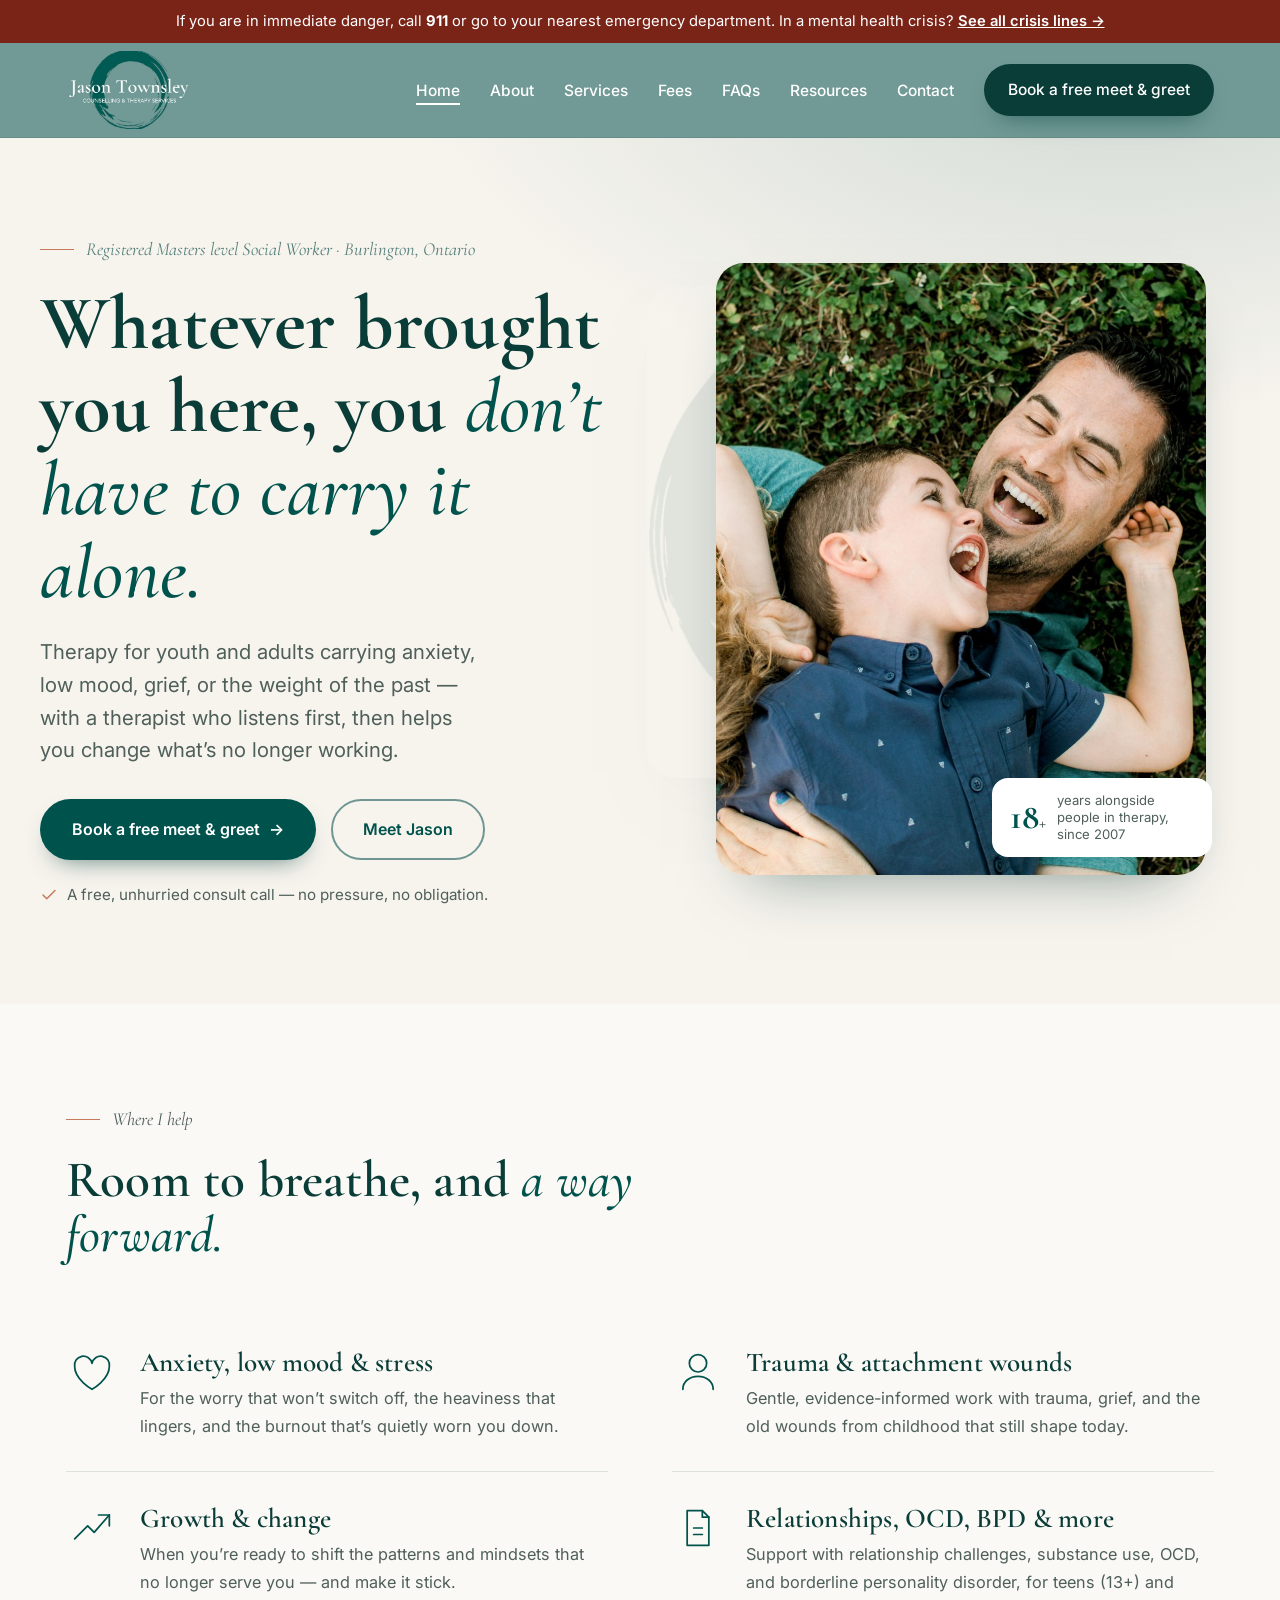
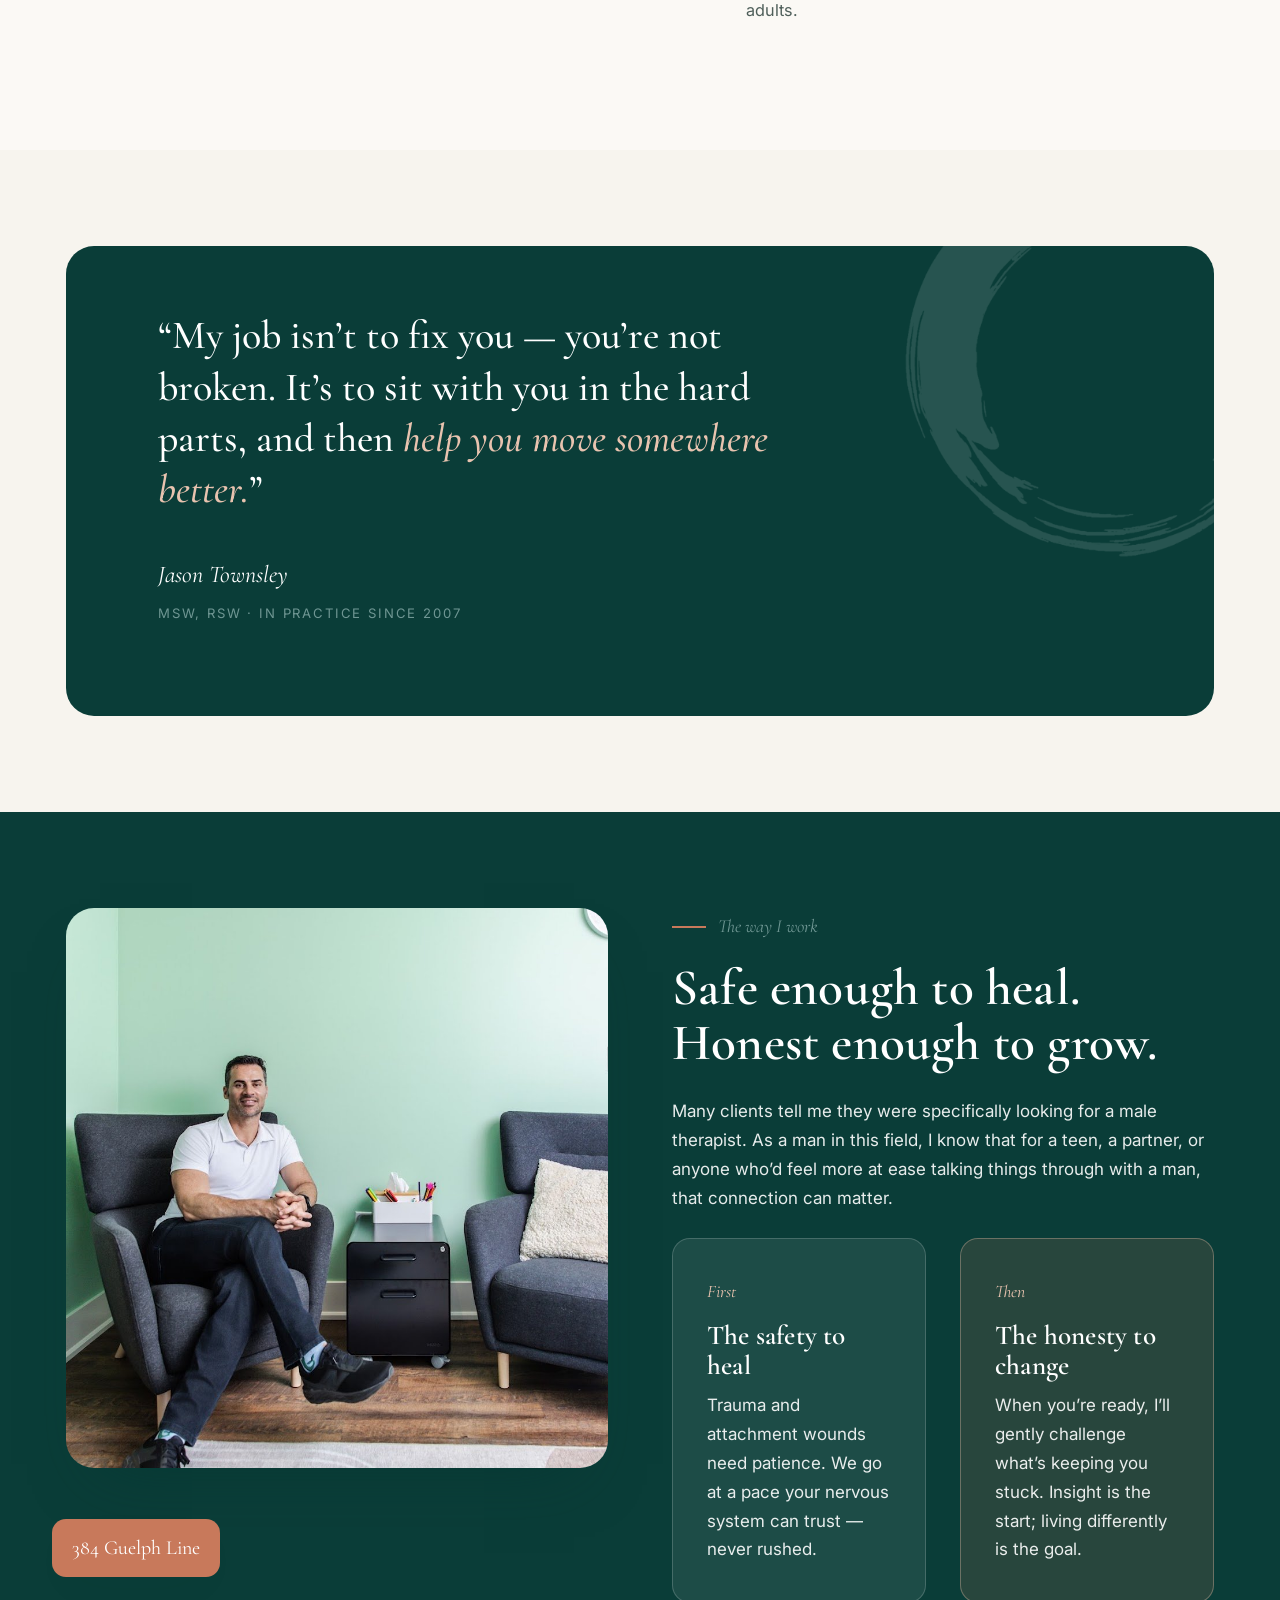
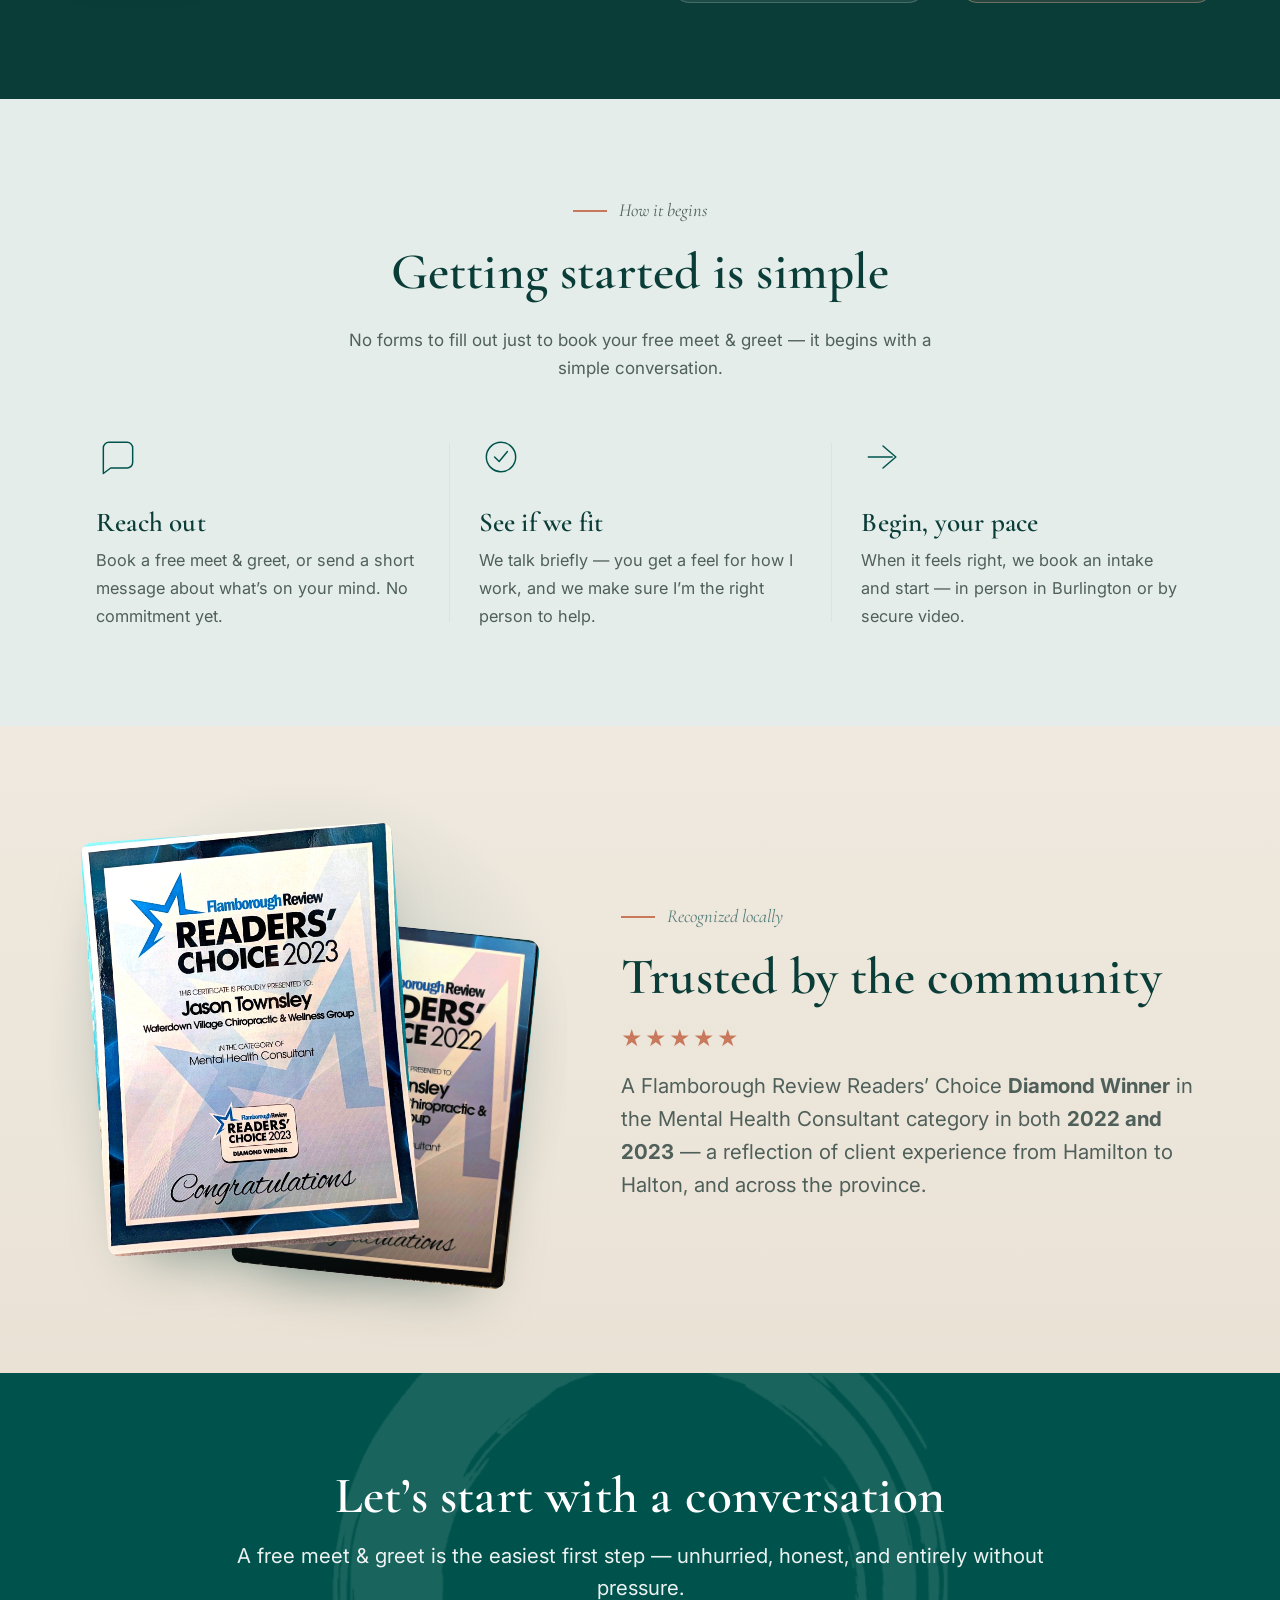
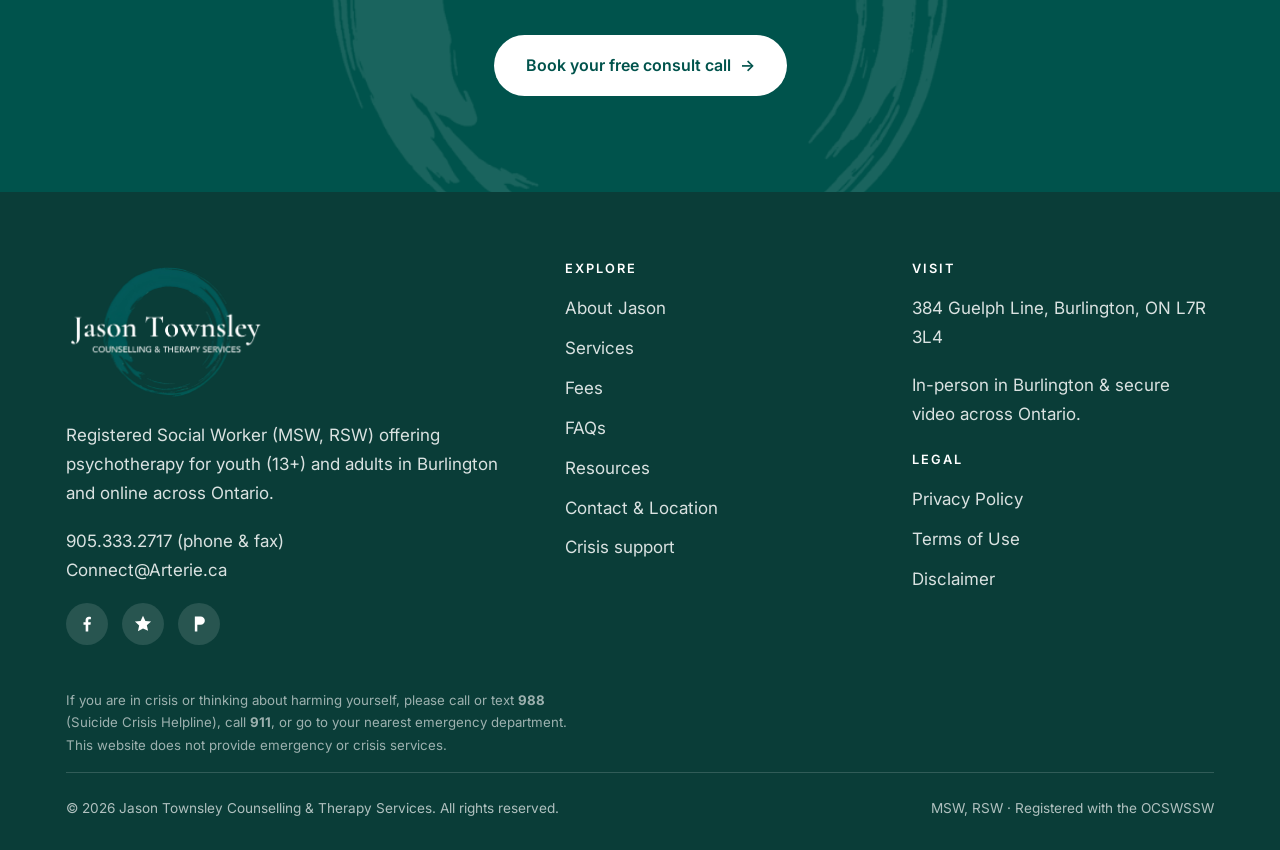
==== commit 7dc333e7: "Add files via upload" ====
--- a/index.html
+++ b/index.html
@@ -71,7 +71,8 @@
     <li><a href="index.html" aria-current="page">Home</a></li>
     <li><a href="about.html">About</a></li>
     <li><a href="services.html">Services</a></li>
-    <li><a href="fees-faqs.html">Fees &amp; FAQs</a></li>
+    <li><a href="fees-faqs.html">Fees</a></li>
+    <li><a href="faqs.html">FAQs</a></li>
     <li><a href="resources.html">Resources</a></li>
     <li><a href="contact.html">Contact</a></li>
     <li><a class="btn btn-primary nav-cta" href="https://ljtherapy.janeapp.com" target="_blank" rel="noopener" data-goal="book_meet_greet">Book a free meet &amp; greet</a></li>
@@ -84,8 +85,8 @@
 <section class="hero">
   <div class="wrap hero-grid">
     <div class="hero-copy reveal">
-      <p class="eyebrow">Registered Social Worker &middot; Burlington &amp; Ontario</p>
-      <h1>Room to breathe,<br>and <span class="display-em">a way forward.</span></h1>
+      <p class="eyebrow">Registered Masters level Social Worker &middot; Burlington, Ontario</p>
+      <h1>Whatever brought you here, you <span class="display-em">don&rsquo;t have to carry it alone.</span></h1>
       <p class="lead">Therapy for youth and adults carrying anxiety, low mood, grief, or the weight of the past &mdash; with a therapist who listens first, then helps you change what&rsquo;s no longer working.</p>
       <div class="hero-cta">
         <a class="btn btn-primary" href="https://ljtherapy.janeapp.com" target="_blank" rel="noopener" data-goal="book_meet_greet">Book a free meet &amp; greet <span class="arw" aria-hidden="true">&rarr;</span></a>
@@ -95,7 +96,7 @@
     </div>
     <div class="hero-portrait reveal">
       <img class="enso" src="assets/img/enso-real-sage.png" alt="" aria-hidden="true">
-      <img src="assets/img/jason-armchair.jpg" alt="Jason Townsley, Registered Social Worker and psychotherapist, in his Burlington therapy office" width="1024" height="1536">
+      <img src="assets/img/jason-family-hero.jpg" alt="Jason Townsley laughing with his two children in the grass" width="1800" height="1207" style="object-position:60% center">
       <div class="hero-badge">
         <span class="yrs">18<span style="font-size:1.1rem">+</span></span>
         <span>years alongside people in therapy, since 2007</span>
@@ -108,7 +109,7 @@
   <div class="wrap">
     <div class="section-head reveal">
       <p class="eyebrow">Where I help</p>
-      <h2>Whatever brought you here, you don&rsquo;t have to carry it alone.</h2>
+      <h2>Room to breathe, and <span class="display-em">a way forward.</span></h2>
     </div>
     <div class="concerns reveal">
       <div class="concern">
@@ -152,7 +153,7 @@
     <div class="split-body reveal">
       <p class="eyebrow">The way I work</p>
       <h2>Safe enough to heal. Honest enough to grow.</h2>
-      <p>Many clients tell me they were specifically looking for a male therapist &mdash; there are far fewer of us in this field, and for a teen, a partner, or anyone who&rsquo;d feel more at ease talking with a man, that can matter.</p>
+      <p>Many clients tell me they were specifically looking for a male therapist. As a man in this field, I know that for a teen, a partner, or anyone who&rsquo;d feel more at ease talking things through with a man, that connection can matter.</p>
       <div class="approach" style="margin-top:26px">
         <div class="panel p-heal">
           <span class="n">First</span>
@@ -174,7 +175,7 @@
     <div class="section-head center reveal">
       <p class="eyebrow" style="justify-content:center;display:flex">How it begins</p>
       <h2>Getting started is simple</h2>
-      <p>No forms to fill out just to book your free meet &amp; greet &mdash; it begins with a simple conversation. (When you move ahead to an intake, two quick forms &mdash; a Service Agreement and an Intake form &mdash; are emailed to you to complete online.)</p>
+      <p>No forms to fill out just to book your free meet &amp; greet &mdash; it begins with a simple conversation.</p>
     </div>
     <div class="steps reveal">
       <div class="step">
@@ -210,7 +211,7 @@
         <p class="eyebrow">Recognized locally</p>
         <h2>Trusted by the community</h2>
         <div class="stars" aria-hidden="true">&#9733;&#9733;&#9733;&#9733;&#9733;</div>
-        <p class="lead">A Flamborough Review Readers&rsquo; Choice <strong>Diamond Winner</strong> in the Mental Health Consultant category in both <strong>2022 and 2023</strong> &mdash; a reflection of the care clients across Burlington, Waterdown, and Hamilton have come to know.</p>
+        <p class="lead">A Flamborough Review Readers&rsquo; Choice <strong>Diamond Winner</strong> in the Mental Health Consultant category in both <strong>2022 and 2023</strong> &mdash; a reflection of client experience from Hamilton to Halton, and across the province.</p>
       </div>
     </div>
   </div>
@@ -240,6 +241,10 @@
         <a href="https://www.provenexpert.com/en-us/jason-townsley-counselling-therapy-services/" target="_blank" rel="noopener" aria-label="ProvenExpert reviews" title="ProvenExpert">
           <svg viewBox="0 0 24 24" aria-hidden="true"><path d="M12 2l2.9 6.3 6.8.6-5.1 4.5 1.5 6.7L12 17.3 5.9 20.6l1.5-6.7L2.3 8.9l6.8-.6z"/></svg>
         </a>
+      
+        <a href="https://www.psychologytoday.com/ca/therapists/jason-townsley-burlington-on/825683" target="_blank" rel="noopener" aria-label="Psychology Today profile" title="Psychology Today">
+          <svg viewBox="0 0 24 24" aria-hidden="true"><path d="M7 3h7a5 5 0 0 1 0 10h-4v8H7z"/></svg>
+        </a>
       </div>
     </div>
     <div>
@@ -247,7 +252,8 @@
       <ul class="footer-nav">
         <li><a href="about.html">About Jason</a></li>
         <li><a href="services.html">Services</a></li>
-        <li><a href="fees-faqs.html">Fees &amp; FAQs</a></li>
+        <li><a href="fees-faqs.html">Fees</a></li>
+    <li><a href="faqs.html">FAQs</a></li>
         <li><a href="resources.html">Resources</a></li>
         <li><a href="contact.html">Contact &amp; Location</a></li>
         <li><a href="crisis.html">Crisis support</a></li>
@@ -268,7 +274,7 @@
   <p class="disclaimer">If you are in crisis or thinking about harming yourself, please call or text <strong>988</strong> (Suicide Crisis Helpline), call <strong>911</strong>, or go to your nearest emergency department. This website does not provide emergency or crisis services.</p>
   <div class="footer-bottom">
     <span>&copy; 2026 Jason Townsley Counselling &amp; Therapy Services. All rights reserved.</span>
-    <span>MSW, RSW &middot; Registered with the OCSWSSW</span>
+    <span>MSW, RSW &middot; Registered with the <a href="https://www.ocswssw.org/" target="_blank" rel="noopener">OCSWSSW</a></span>
   </div>
 </div>
 </footer>
--- a/assets/style.css
+++ b/assets/style.css
@@ -117,7 +117,8 @@
 .hero-note{font-size:.95rem;color:var(--ink-soft);display:flex;align-items:center;gap:9px;margin:0;}
 .hero-note svg{flex:none;width:18px;height:18px;stroke:var(--clay);}
 .hero-portrait{position:relative;justify-self:center;width:100%;max-width:490px;aspect-ratio:4/5;}
-.hero-portrait .enso{position:absolute;inset:-14% -12% auto auto;width:58%;z-index:1;opacity:.85;}
+.hero-portrait .enso{position:absolute;top:44%;left:36%;width:150%;height:auto;transform:translate(-50%,-50%);z-index:0;opacity:.13;}
+.hero-portrait{overflow:visible;}
 .hero-portrait img{position:relative;z-index:2;width:100%;height:100%;object-fit:cover;border-radius:var(--radius-lg);box-shadow:var(--shadow);}
 .hero-badge{position:absolute;z-index:3;right:-6px;bottom:18px;background:#fff;border-radius:16px;padding:14px 18px;box-shadow:var(--shadow-soft);display:flex;align-items:center;gap:11px;max-width:220px;}
 .hero-badge .yrs{font-family:var(--serif);font-size:2.2rem;color:var(--teal);line-height:.9;font-weight:700;}
@@ -151,7 +152,7 @@
 @media (max-width:760px){.concerns{grid-template-columns:1fr;gap:0;}.concern:nth-child(2){border-top:1px solid var(--line);}}
 
 .letter{position:relative;background:var(--forest);color:#fff;border-radius:var(--radius-lg);padding:64px 8%;overflow:hidden;}
-.letter .enso{position:absolute;right:-60px;top:-60px;width:320px;opacity:.2;z-index:0;}
+.letter .enso{position:absolute;right:-90px;top:-90px;width:400px;opacity:.12;z-index:0;}
 .letter-inner{position:relative;z-index:1;max-width:60ch;}
 .letter .quote{font-family:var(--serif);font-size:clamp(1.7rem,3.2vw,2.5rem);line-height:1.28;color:#fff;font-weight:500;margin:0 0 1em;}
 .letter .quote em{color:var(--clay-soft);}
@@ -246,7 +247,7 @@
 .form-status.show{display:block;}
 
 .cta-band{position:relative;background:var(--teal);color:#fff;text-align:center;padding:96px 0;overflow:hidden;}
-.cta-band .enso{position:absolute;left:50%;top:50%;width:500px;transform:translate(-50%,-50%);opacity:.16;}
+.cta-band .enso{position:absolute;left:50%;top:50%;width:620px;transform:translate(-50%,-50%);opacity:.1;}
 .cta-band .wrap{position:relative;z-index:1;}
 .cta-band h2{color:#fff;margin-bottom:.3em;}
 .cta-band p{color:rgba(255,255,255,.92);margin:0 auto 30px;}
@@ -257,7 +258,7 @@
 .prose ul{padding-left:1.2em;}
 .prose li{margin-bottom:.5em;max-width:64ch;}
 .page-hero{position:relative;background:var(--sage-mist);padding:84px 0 66px;overflow:hidden;}
-.page-hero .enso{position:absolute;right:-80px;top:-60px;width:300px;opacity:.5;z-index:0;}
+.page-hero .enso{position:absolute;right:-120px;top:-90px;width:420px;opacity:.14;z-index:0;}
 .page-hero .wrap{position:relative;z-index:1;}
 .page-hero p{color:var(--ink-soft);}
 
@@ -349,11 +350,12 @@
 @media (max-width:760px){.modality-grid{grid-template-columns:1fr;}}
 
 /* ---------- Credential / association badges ---------- */
-.assoc{display:flex;flex-wrap:wrap;gap:18px;align-items:center;justify-content:center;}
-.assoc a{display:flex;align-items:center;gap:10px;background:#fff;border:1px solid var(--line);border-radius:12px;padding:14px 20px;color:var(--teal-deep);font-weight:600;font-size:.95rem;transition:box-shadow .2s,transform .2s;text-decoration:none;text-align:left;}
+.assoc{display:grid;grid-template-columns:repeat(2,1fr);gap:18px;max-width:760px;margin:0 auto;}
+.assoc a{display:flex;align-items:center;gap:12px;background:#fff;border:1px solid var(--line);border-radius:12px;padding:18px 22px;color:var(--teal-deep);font-weight:600;font-size:.98rem;transition:box-shadow .2s,transform .2s;text-decoration:none;text-align:left;}
 .assoc a:hover{box-shadow:var(--shadow-soft);transform:translateY(-2px);text-decoration:none;}
 .assoc a svg,.assoc a img{width:30px;height:30px;flex:none;}
 .assoc a small{display:block;font-weight:400;color:var(--ink-soft);font-size:.8rem;}
+@media (max-width:620px){.assoc{grid-template-columns:1fr;}}
 
 /* ---------- Social icons ---------- */
 .social-row{display:flex;gap:14px;align-items:center;margin-top:18px;}
@@ -399,11 +401,18 @@
 .section-sage .arterie-logo,.section-forest .arterie-logo{filter:brightness(0) invert(1);opacity:.92;}
 .info-block .arterie-logo{max-width:190px;}
 
-/* ---------- Contact: map left / info right / hours below ---------- */
-.location-grid{display:grid;grid-template-columns:1.1fr .9fr;gap:48px;align-items:start;}
-.location-map{position:relative;}
-.location-map .map-embed{height:100%;min-height:360px;margin-top:0;}
+/* ---------- Contact: map left / info right (address, service areas, hours) ---------- */
+.location-grid{display:grid;grid-template-columns:1.05fr .95fr;gap:48px;align-items:stretch;}
+.location-map{position:relative;min-height:100%;}
+.location-map .map-embed{height:100%;min-height:420px;margin-top:0;}
 .location-info .info-block:first-of-type{margin-top:0;}
-.hours-panel{margin-top:40px;background:var(--paper-2);border:1px solid var(--line);border-radius:var(--radius-lg);padding:32px 36px;max-width:560px;}
-.hours-panel h3{margin:0 0 12px;font-size:1.3rem;}
 @media (max-width:860px){.location-grid{grid-template-columns:1fr;gap:32px;}.location-map .map-embed{min-height:300px;}}
+
+/* ---------- Layered media (exterior + interior overlap) ---------- */
+.layered-media{position:relative;padding:0 48px 48px 0;}
+.layered-media .layer-back{width:82%;border-radius:var(--radius-lg);box-shadow:var(--shadow);display:block;object-fit:cover;max-height:420px;width:82%;}
+.layered-media .layer-front{position:absolute;right:0;bottom:0;width:52%;border-radius:var(--radius);box-shadow:var(--shadow);border:5px solid var(--paper);object-fit:cover;}
+@media (max-width:860px){.layered-media{padding:0 36px 36px 0;}}
+
+/* Arterie logo: dark version shows as-is (no invert) */
+.section-sage .arterie-logo,.section-forest .arterie-logo{filter:none;opacity:1;}
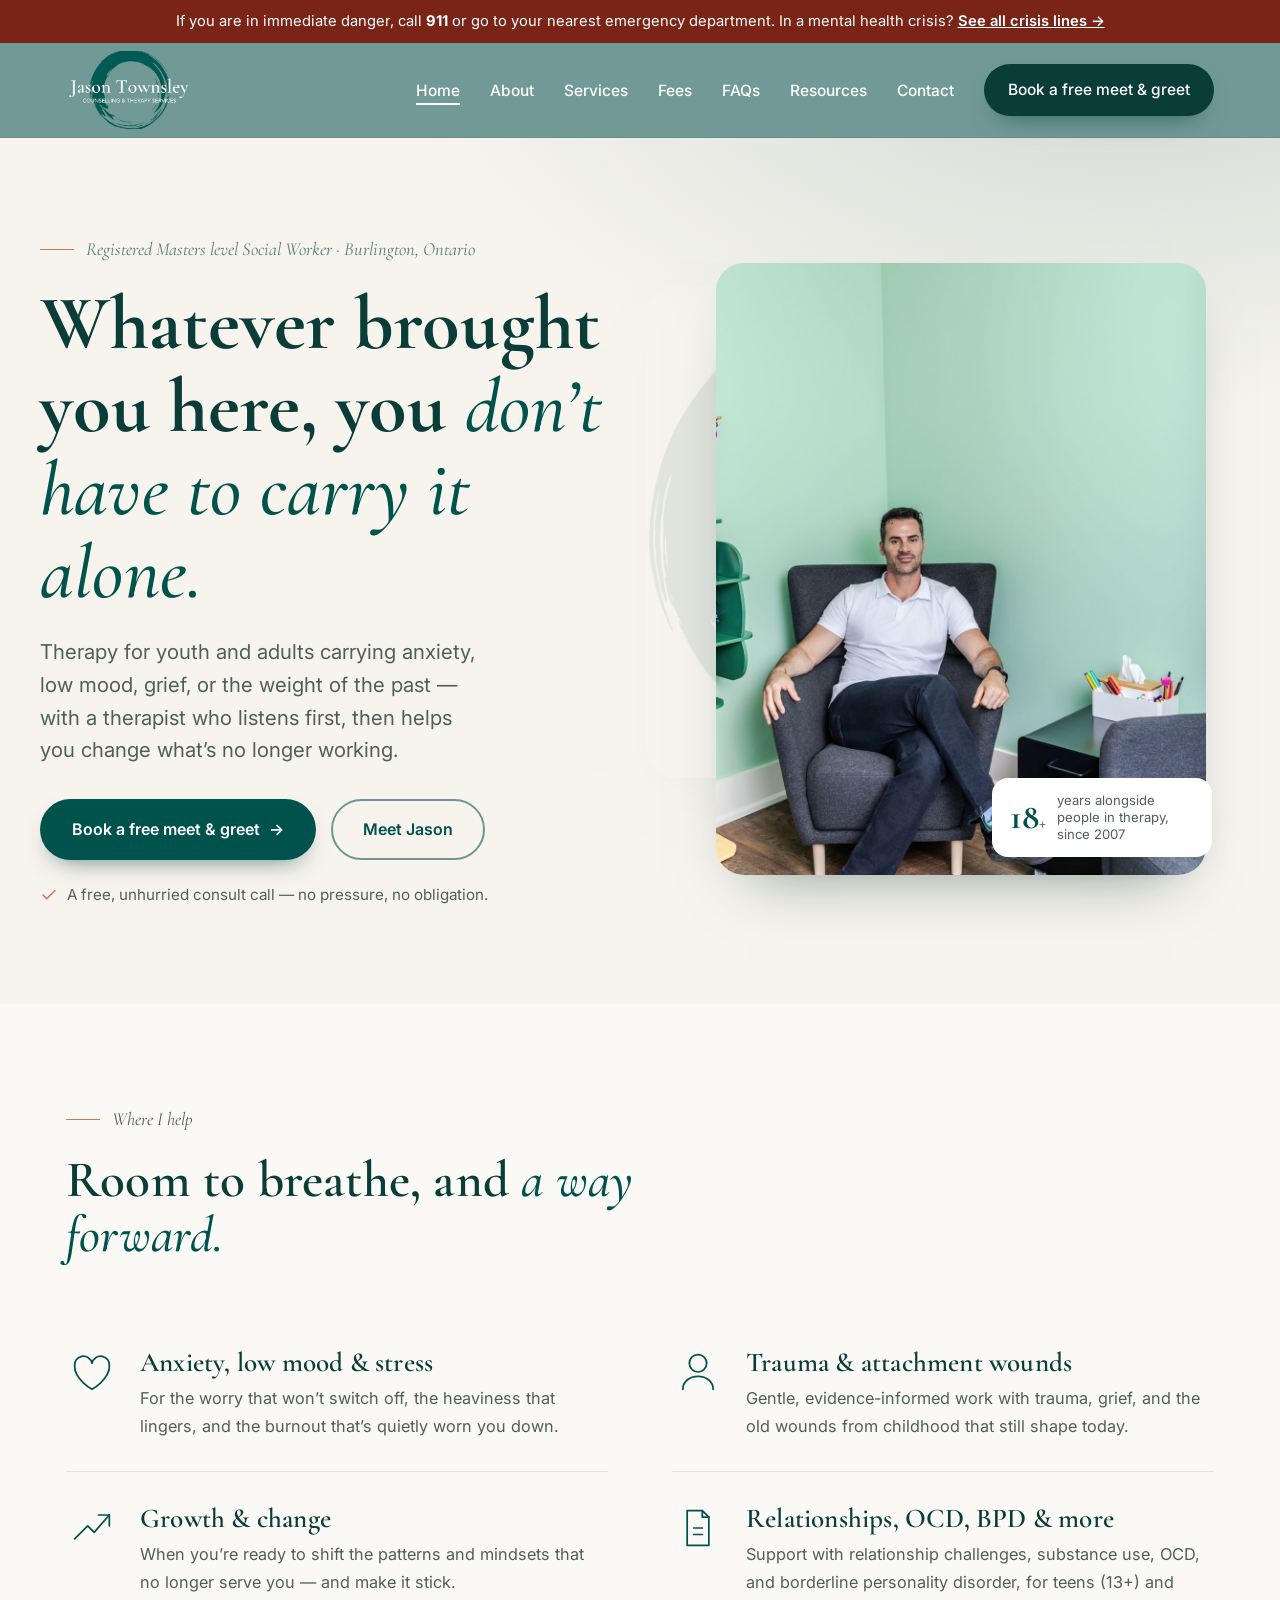
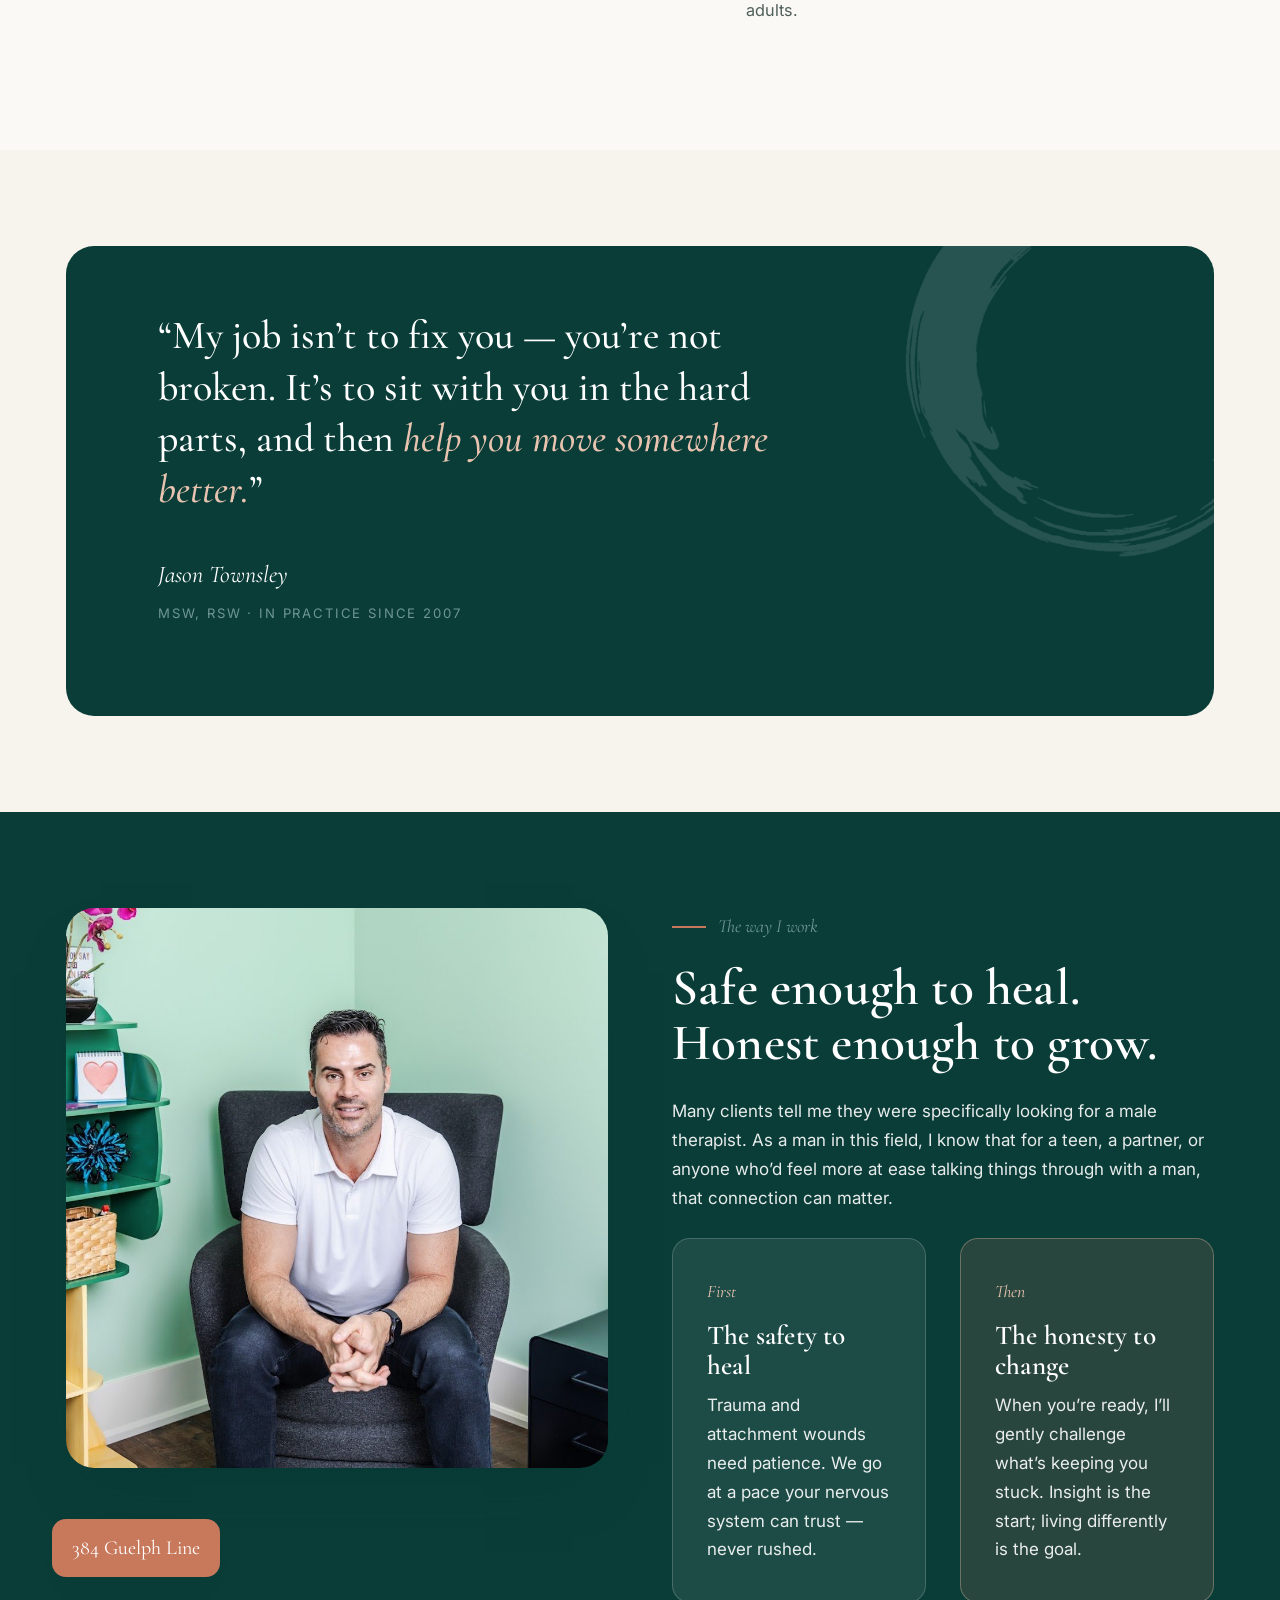
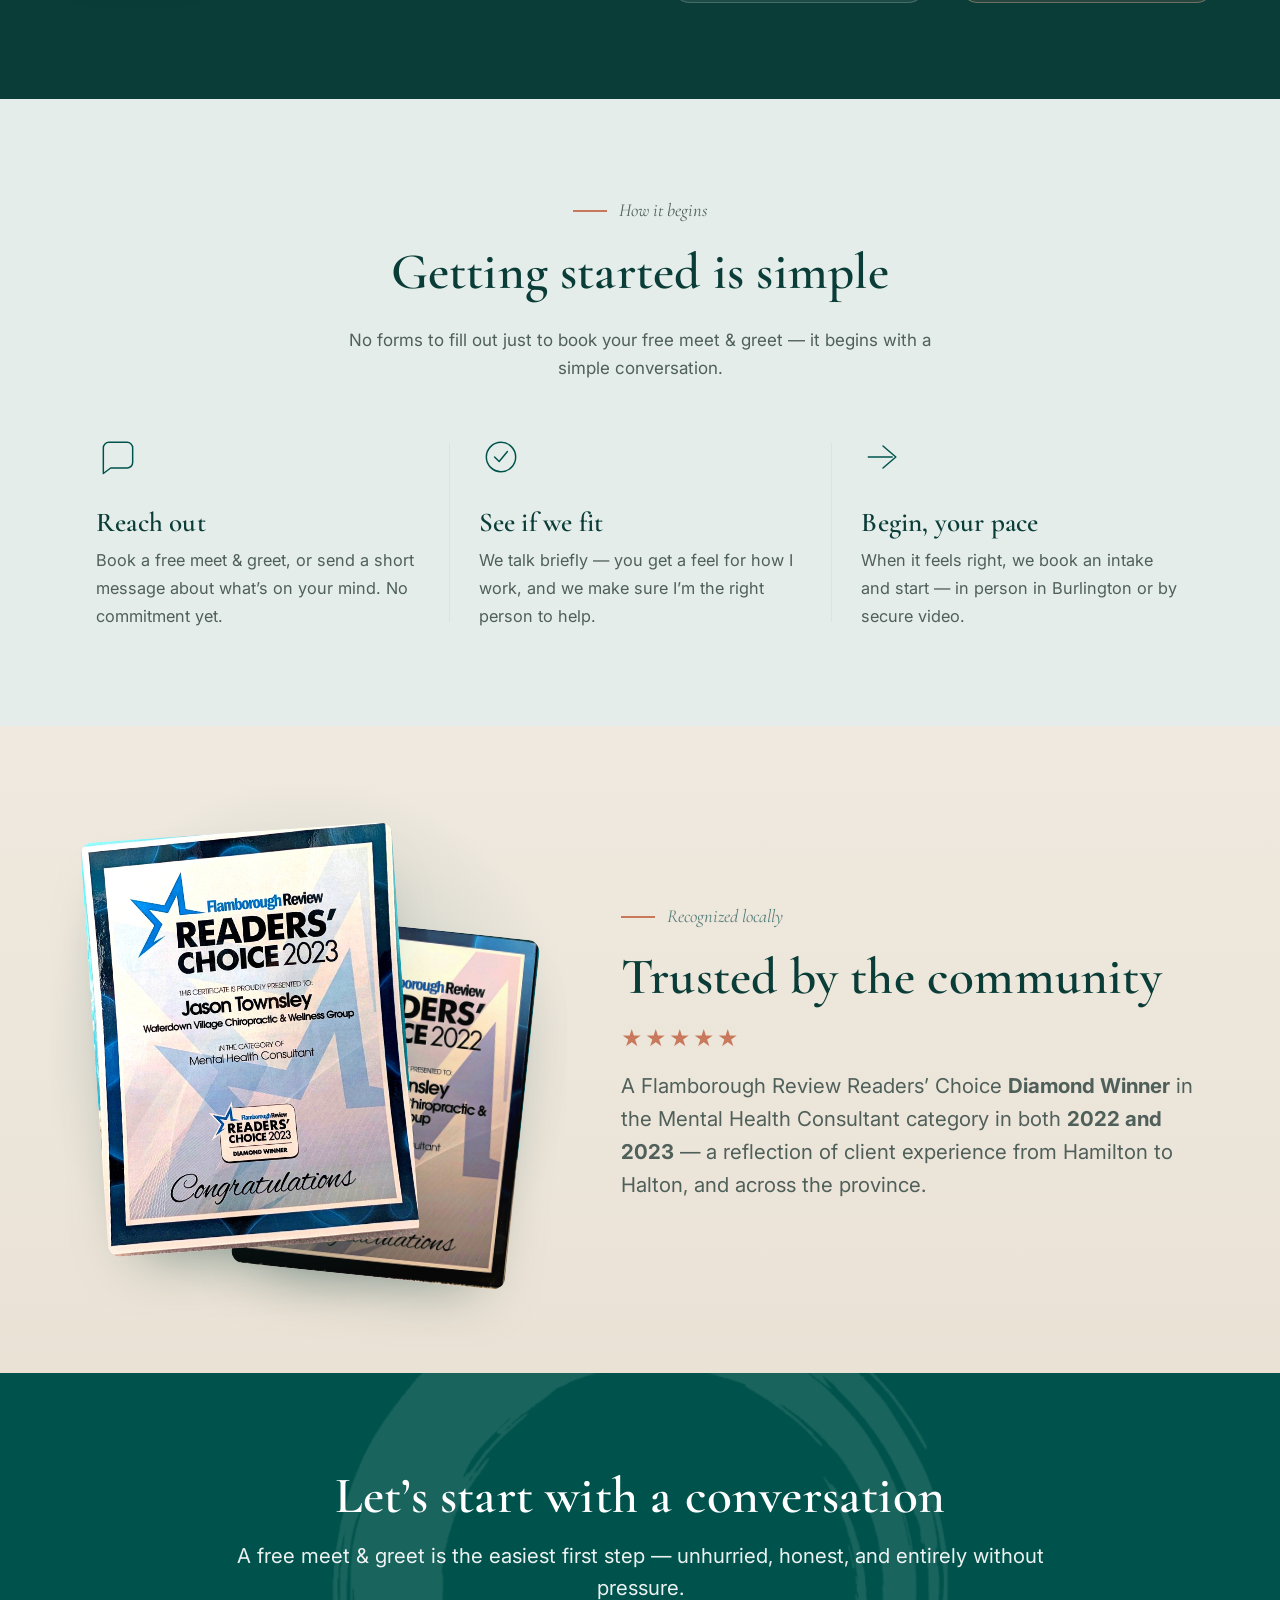
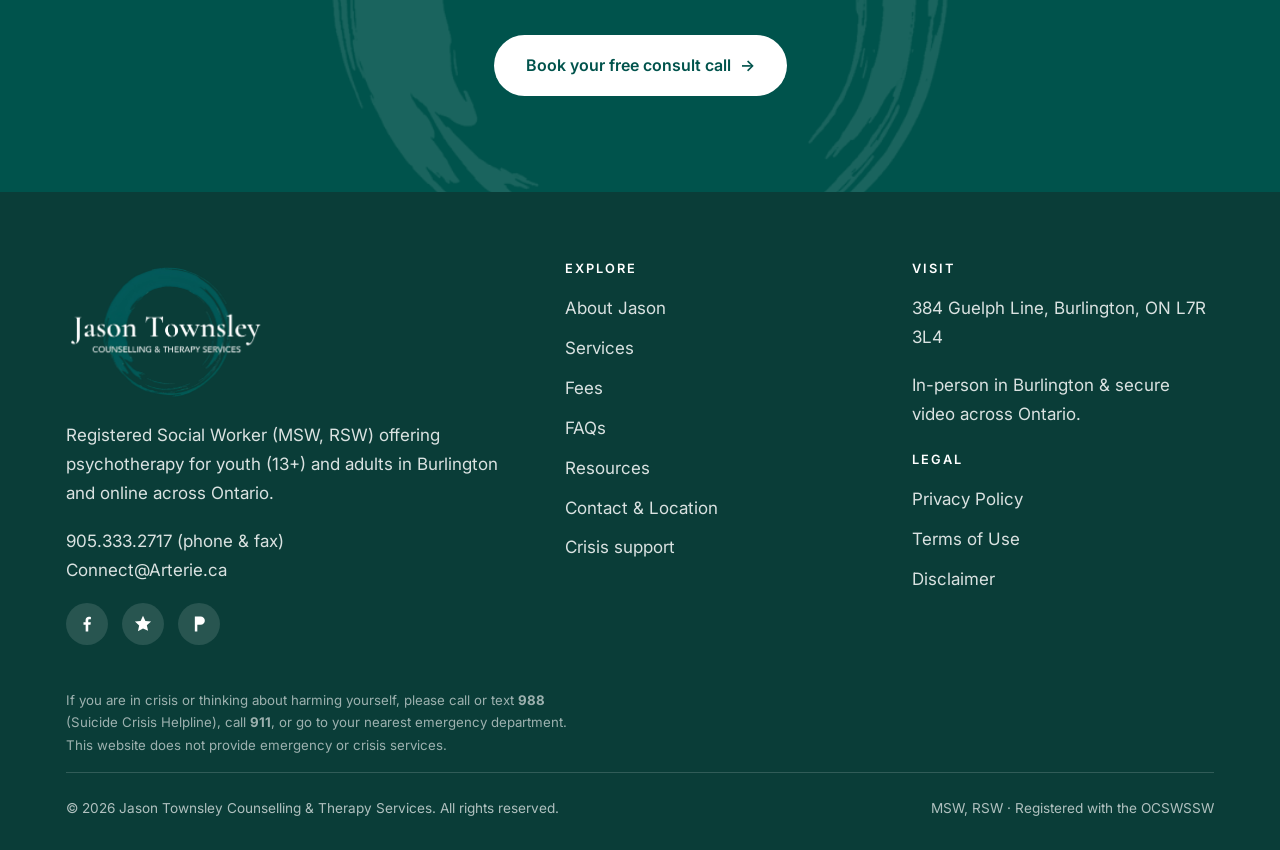
==== commit 1d84fc46: "Add files via upload" ====
--- a/index.html
+++ b/index.html
@@ -96,7 +96,7 @@
     </div>
     <div class="hero-portrait reveal">
       <img class="enso" src="assets/img/enso-real-sage.png" alt="" aria-hidden="true">
-      <img src="assets/img/jason-family-hero.jpg" alt="Jason Townsley laughing with his two children in the grass" width="1800" height="1207" style="object-position:60% center">
+      <img src="assets/img/jason-armchair.jpg" alt="Jason Townsley, Registered Social Worker and psychotherapist, in his Burlington therapy office" width="1024" height="1536">
       <div class="hero-badge">
         <span class="yrs">18<span style="font-size:1.1rem">+</span></span>
         <span>years alongside people in therapy, since 2007</span>
@@ -147,7 +147,7 @@
 <section class="section section-forest">
   <div class="wrap split">
     <div class="split-media reveal">
-      <img src="assets/img/jason-office.jpg" alt="Jason Townsley in his Burlington therapy office" width="1455" height="970">
+      <img src="assets/img/jason-seated.jpg" alt="Jason Townsley in his Burlington therapy office" width="1455" height="970">
       <span class="tag-float">384 Guelph Line</span>
     </div>
     <div class="split-body reveal">
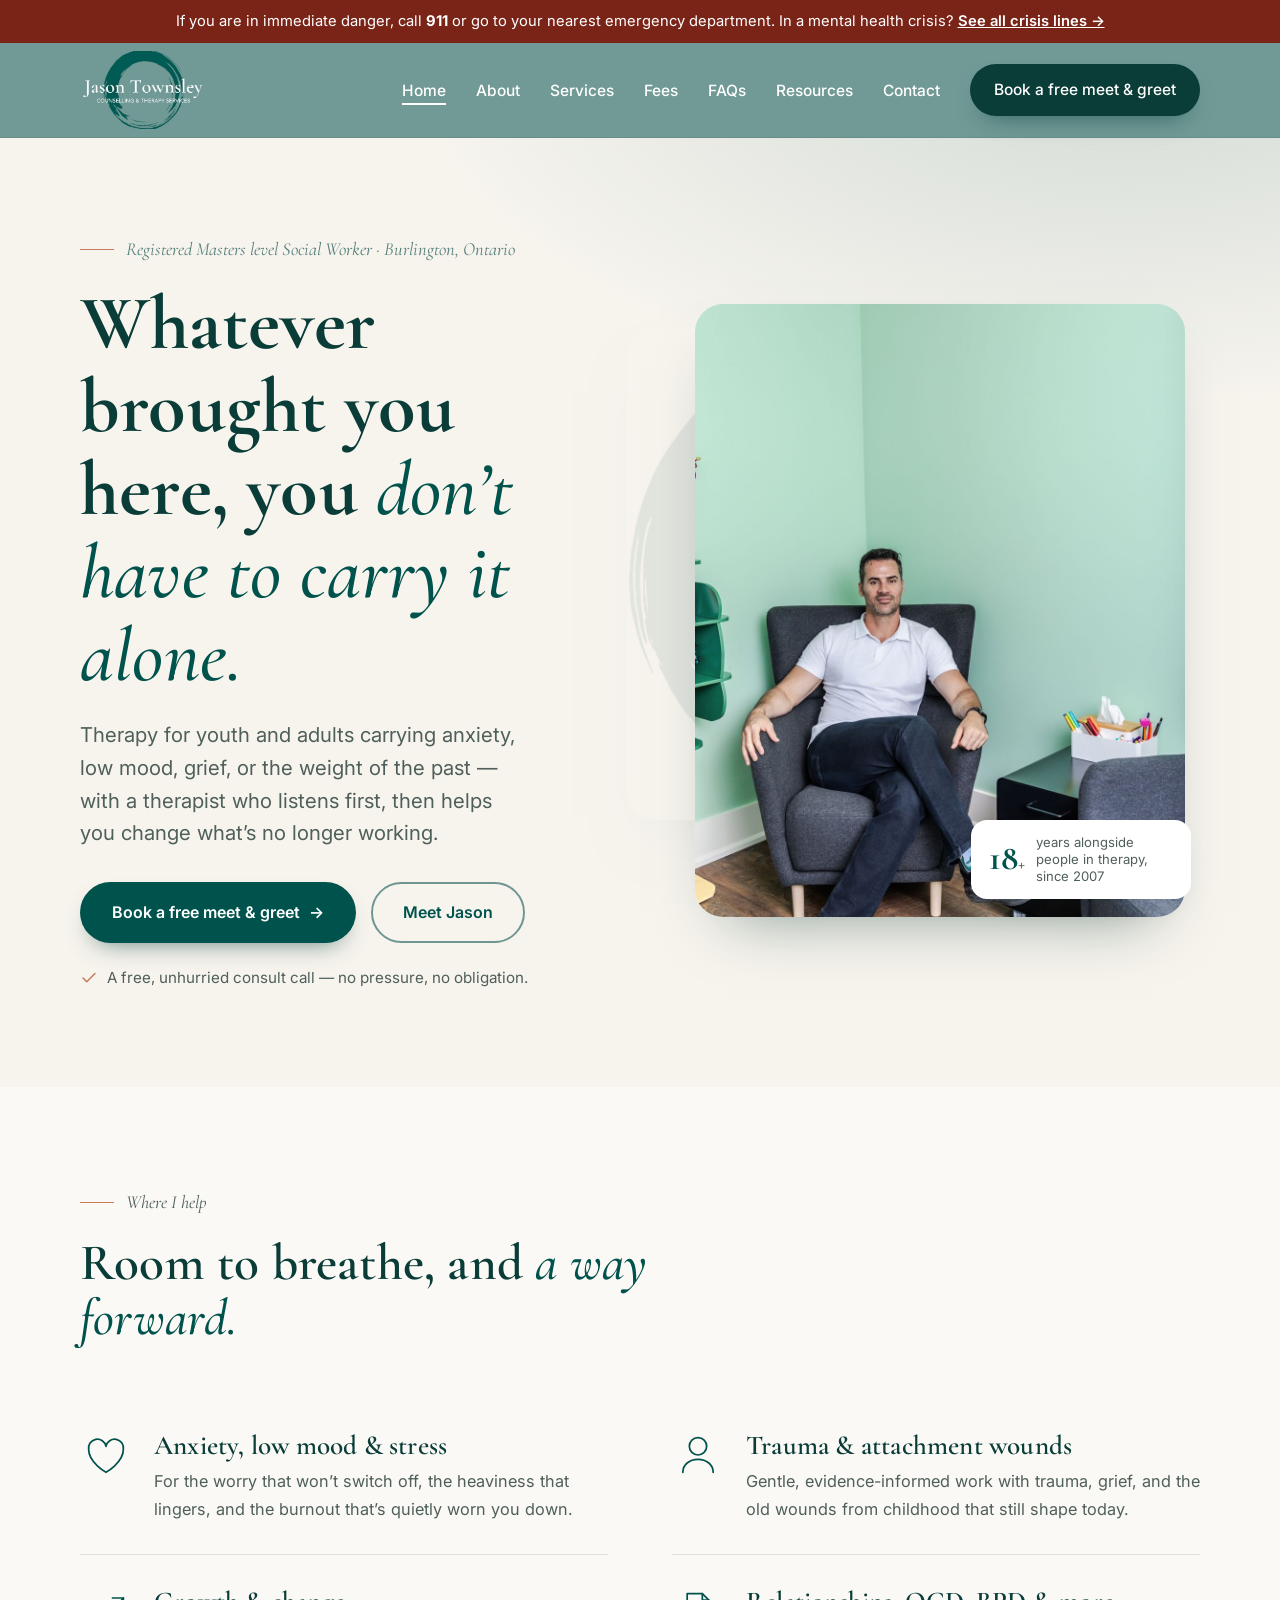
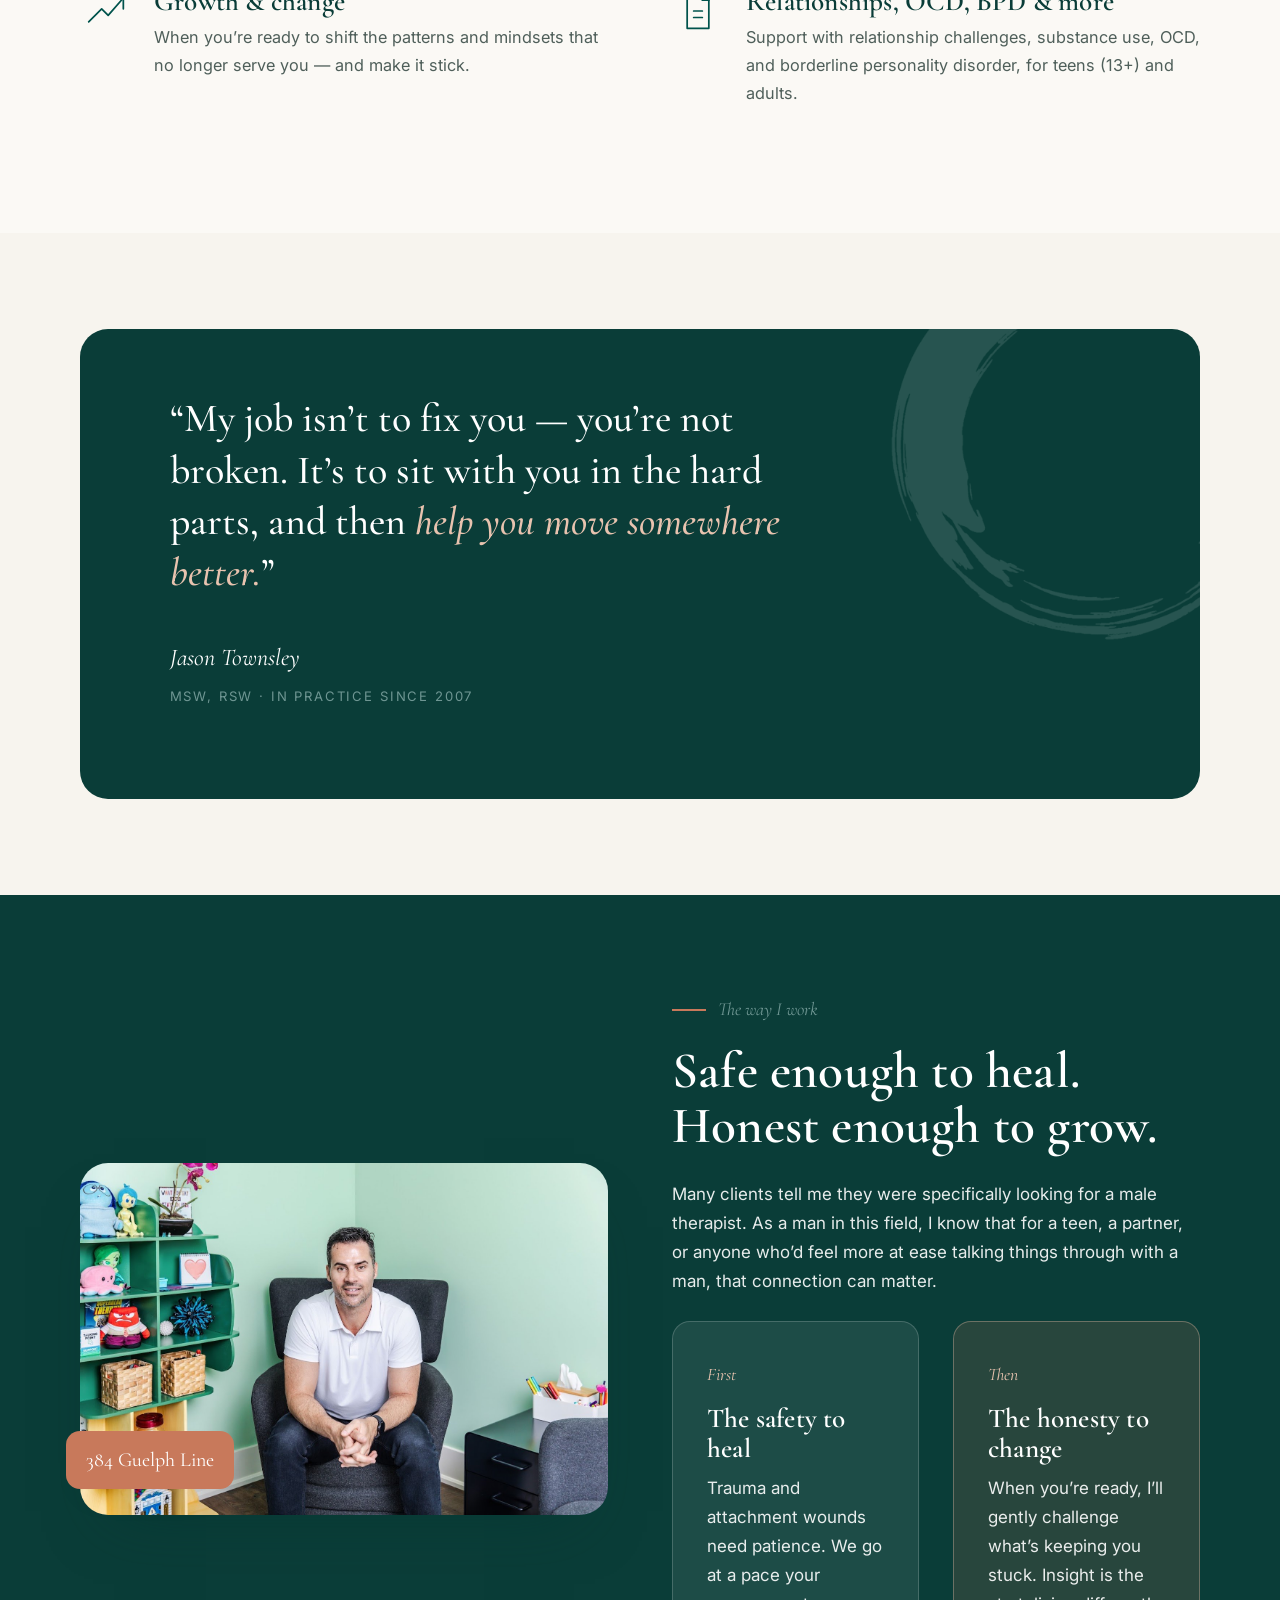
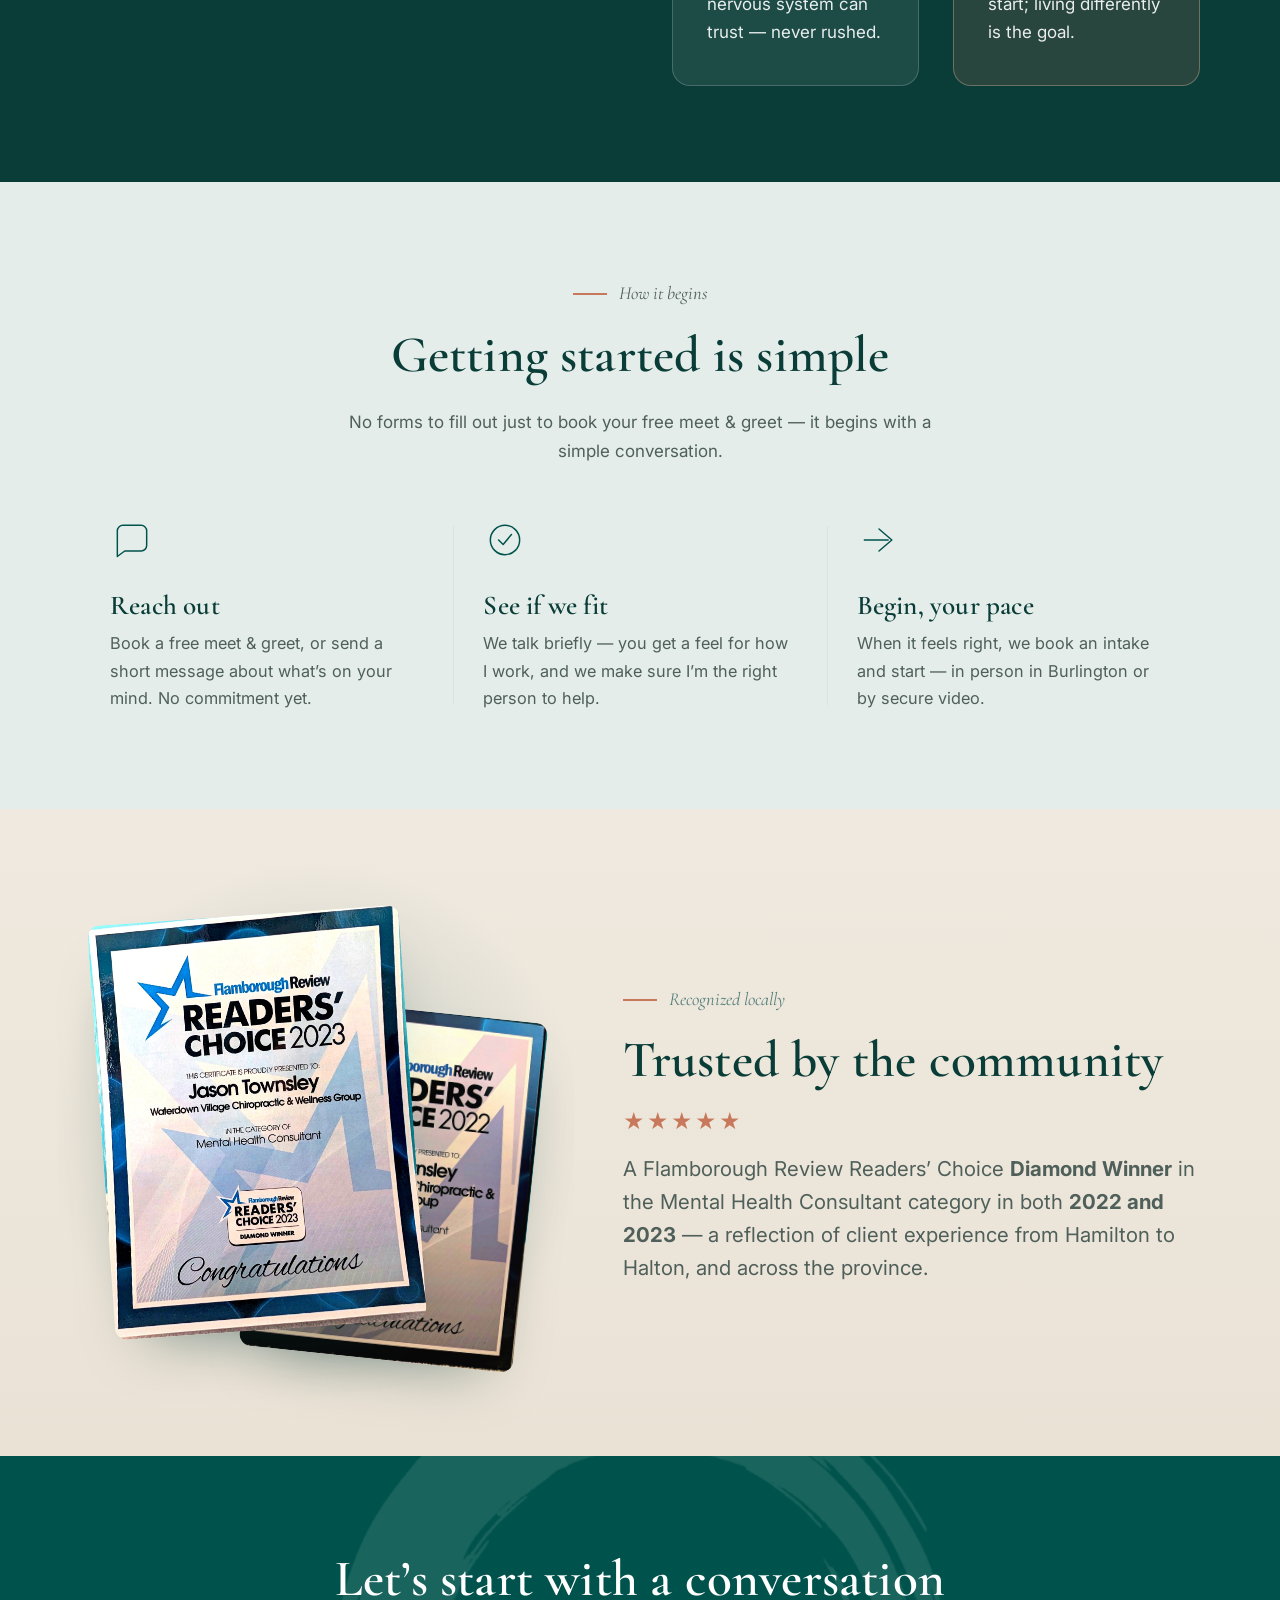
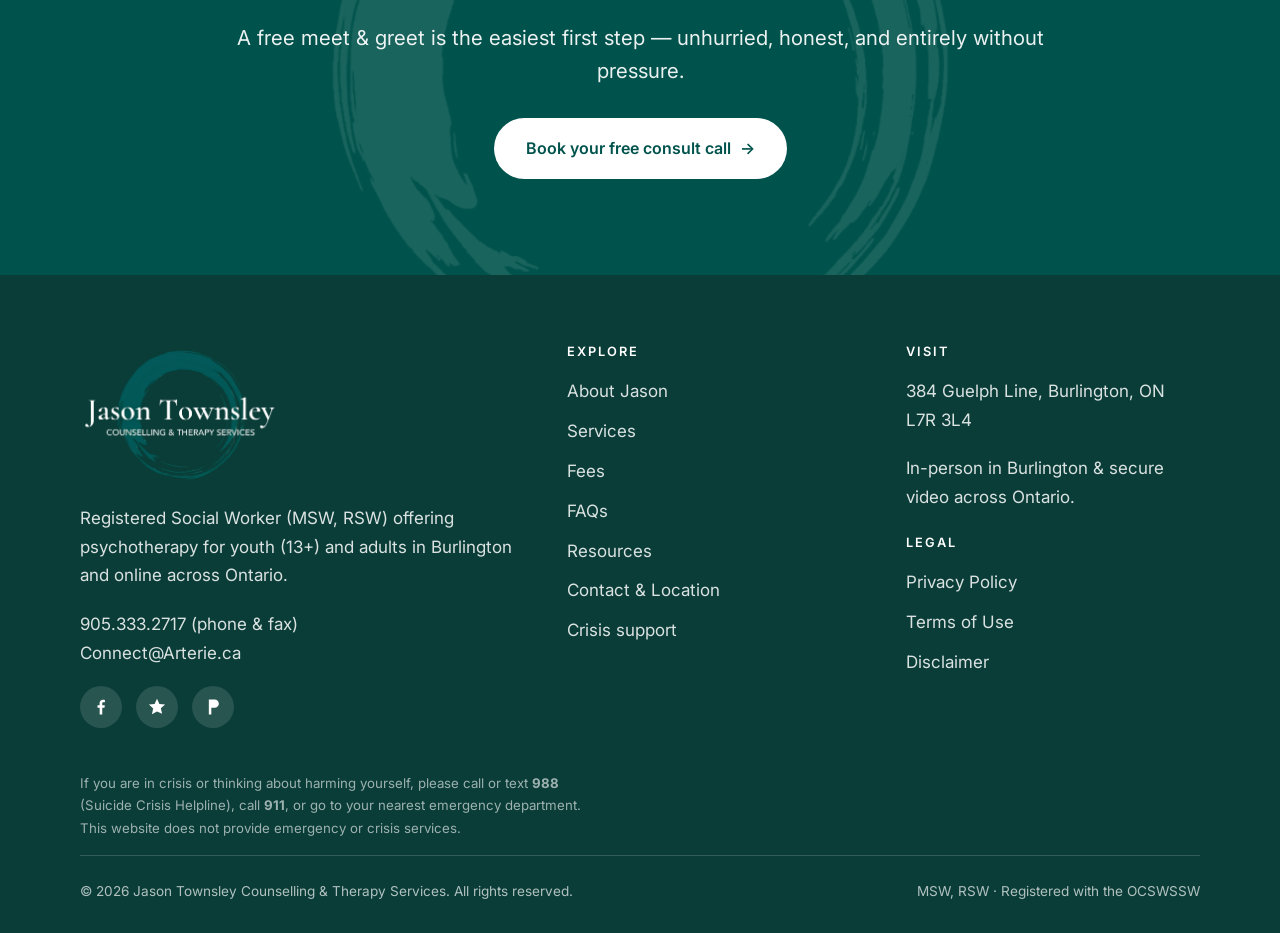
==== commit 8c472eb5: "Add files via upload" ====
--- a/index.html
+++ b/index.html
@@ -147,8 +147,10 @@
 <section class="section section-forest">
   <div class="wrap split">
     <div class="split-media reveal">
-      <img src="assets/img/jason-seated.jpg" alt="Jason Townsley in his Burlington therapy office" width="1455" height="970">
-      <span class="tag-float">384 Guelph Line</span>
+      <div class="img-frame">
+        <img src="assets/img/jason-seated.jpg" alt="Jason Townsley in his Burlington therapy office" width="1455" height="970">
+        <span class="tag-float">384 Guelph Line</span>
+      </div>
     </div>
     <div class="split-body reveal">
       <p class="eyebrow">The way I work</p>
--- a/assets/style.css
+++ b/assets/style.css
@@ -41,10 +41,13 @@
 img{max-width:100%;display:block;}
 a{color:var(--teal);text-decoration:none;}
 a:hover{text-decoration:underline;}
-.wrap{max-width:var(--maxw);margin:0 auto;padding:0 26px;}
+.wrap{max-width:var(--maxw);margin:0 auto;padding:0 40px;}
+@media (max-width:860px){.wrap{padding:0 28px;}}
+@media (max-width:480px){.wrap{padding:0 22px;}}
 
 h1,h2,h3,h4{font-family:var(--serif);font-weight:600;color:var(--forest);line-height:1.08;margin:0 0 .5em;letter-spacing:.2px;}
 h1{font-size:clamp(2.7rem,6vw,5rem);font-weight:700;}
+@media (max-width:480px){h1{font-size:2.35rem;}}
 h2{font-size:clamp(2.1rem,4vw,3.3rem);}
 h3{font-size:clamp(1.35rem,2.2vw,1.7rem);}
 p{margin:0 0 1.15em;max-width:64ch;}
@@ -77,7 +80,9 @@
 .btn:hover .arw{transform:translateX(3px);}
 
 .site-header{position:sticky;top:0;z-index:100;background:var(--logo-bg);border-bottom:1px solid rgba(0,0,0,.08);}
-.nav{display:flex;align-items:center;justify-content:space-between;gap:20px;padding:8px 26px;max-width:var(--maxw);margin:0 auto;}
+.nav{display:flex;align-items:center;justify-content:space-between;gap:20px;padding:8px 40px;max-width:var(--maxw);margin:0 auto;}
+@media (max-width:860px){.nav{padding:8px 28px;}}
+@media (max-width:480px){.nav{padding:8px 22px;}}
 .brand{display:flex;align-items:center;gap:13px;color:#fff;}
 .brand:hover{text-decoration:none;}
 .brand .brand-logo{height:78px;width:auto;display:block;}
@@ -97,7 +102,7 @@
 @media (max-width:940px){
   .nav-toggle{display:block;}
   .nav-links{position:absolute;top:100%;left:0;right:0;background:var(--logo-bg);flex-direction:column;align-items:stretch;gap:0;
-    padding:8px 26px 22px;border-bottom:1px solid rgba(0,0,0,.12);box-shadow:var(--shadow-soft);display:none;}
+    padding:8px 28px 22px;border-bottom:1px solid rgba(0,0,0,.12);box-shadow:var(--shadow-soft);display:none;}
   .nav-links.open{display:flex;}
   .nav-links a:not(.nav-cta){padding:14px 0;border-bottom:1px solid rgba(255,255,255,.22);color:#fff;}
   .nav-links a:not(.nav-cta)::after{display:none;}
@@ -110,7 +115,7 @@
 .hero{position:relative;background:
    radial-gradient(1200px 600px at 88% -10%, rgba(111,150,147,.28), transparent 60%),
    var(--paper);overflow:hidden;}
-.hero-grid{position:relative;z-index:2;display:grid;grid-template-columns:1.02fr .98fr;gap:60px;align-items:center;padding:92px 0 96px;}
+.hero-grid{position:relative;z-index:2;display:grid;grid-template-columns:1.02fr .98fr;gap:60px;align-items:center;padding:92px 40px 96px;}
 .hero h1{margin-bottom:.28em;}
 .hero .lead{margin-bottom:2rem;max-width:34ch;}
 .hero-cta{display:flex;flex-wrap:wrap;gap:15px;margin-bottom:22px;}
@@ -124,7 +129,7 @@
 .hero-badge .yrs{font-family:var(--serif);font-size:2.2rem;color:var(--teal);line-height:.9;font-weight:700;}
 .hero-badge span{font-size:.82rem;color:var(--ink-soft);line-height:1.3;}
 @media (max-width:860px){
-  .hero-grid{grid-template-columns:1fr;gap:42px;padding:56px 0 64px;}
+  .hero-grid{grid-template-columns:1fr;gap:42px;padding:56px 28px 64px;}
   .hero .lead{max-width:52ch;}
   .hero-portrait{max-width:420px;aspect-ratio:4/5;}
 }
@@ -163,6 +168,9 @@
 .split.rev .split-media{order:2;}
 .split-media{position:relative;align-self:stretch;}
 .split-media img{border-radius:var(--radius-lg);box-shadow:var(--shadow);width:100%;height:100%;max-height:560px;object-fit:cover;display:block;}
+.split-media:has(.img-frame){align-self:center;}
+.split-media .img-frame{position:relative;display:block;}
+.split-media .img-frame img{max-height:560px;}
 .split-media .tag-float{position:absolute;left:-14px;bottom:26px;background:var(--clay);color:#fff;padding:12px 20px;border-radius:14px;font-family:var(--serif);font-size:1.25rem;box-shadow:var(--shadow-soft);}
 .split-body p:last-child{margin-bottom:0;}
 @media (max-width:860px){.split{grid-template-columns:1fr;gap:34px;}.split.rev .split-media{order:0;}.split-media .tag-float{left:12px;}.split-media img{max-height:420px;}}
@@ -409,10 +417,10 @@
 @media (max-width:860px){.location-grid{grid-template-columns:1fr;gap:32px;}.location-map .map-embed{min-height:300px;}}
 
 /* ---------- Layered media (exterior + interior overlap) ---------- */
-.layered-media{position:relative;padding:0 48px 48px 0;}
-.layered-media .layer-back{width:82%;border-radius:var(--radius-lg);box-shadow:var(--shadow);display:block;object-fit:cover;max-height:420px;width:82%;}
-.layered-media .layer-front{position:absolute;right:0;bottom:0;width:52%;border-radius:var(--radius);box-shadow:var(--shadow);border:5px solid var(--paper);object-fit:cover;}
-@media (max-width:860px){.layered-media{padding:0 36px 36px 0;}}
+.split-media:has(.layered-media){align-self:stretch;}
+.layered-media{display:grid;grid-template-columns:1fr 1fr;gap:18px;align-items:stretch;height:100%;min-height:520px;}
+.layered-media .layer-back,.layered-media .layer-front{width:100%;height:100%;border-radius:var(--radius-lg);box-shadow:var(--shadow);object-fit:cover;display:block;}
+@media (max-width:560px){.layered-media{gap:12px;min-height:420px;}}
 
 /* Arterie logo: dark version shows as-is (no invert) */
 .section-sage .arterie-logo,.section-forest .arterie-logo{filter:none;opacity:1;}
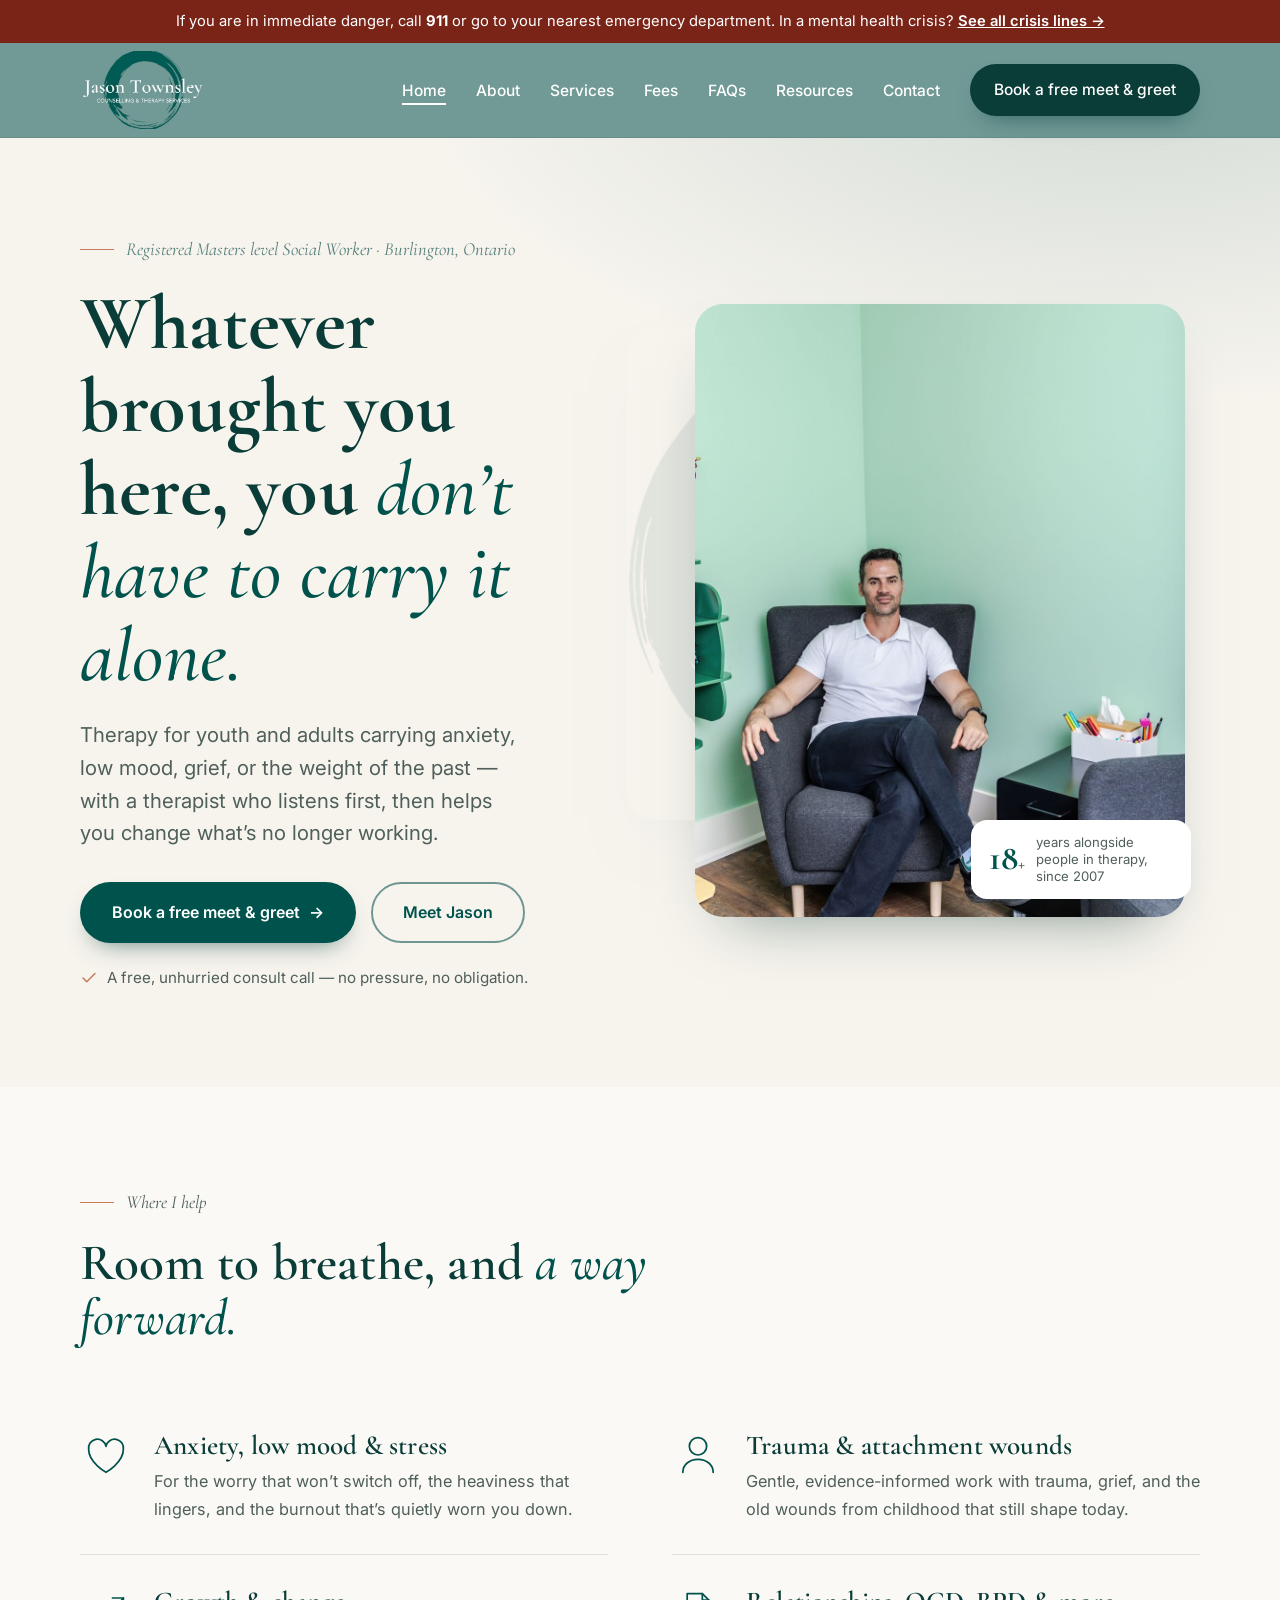
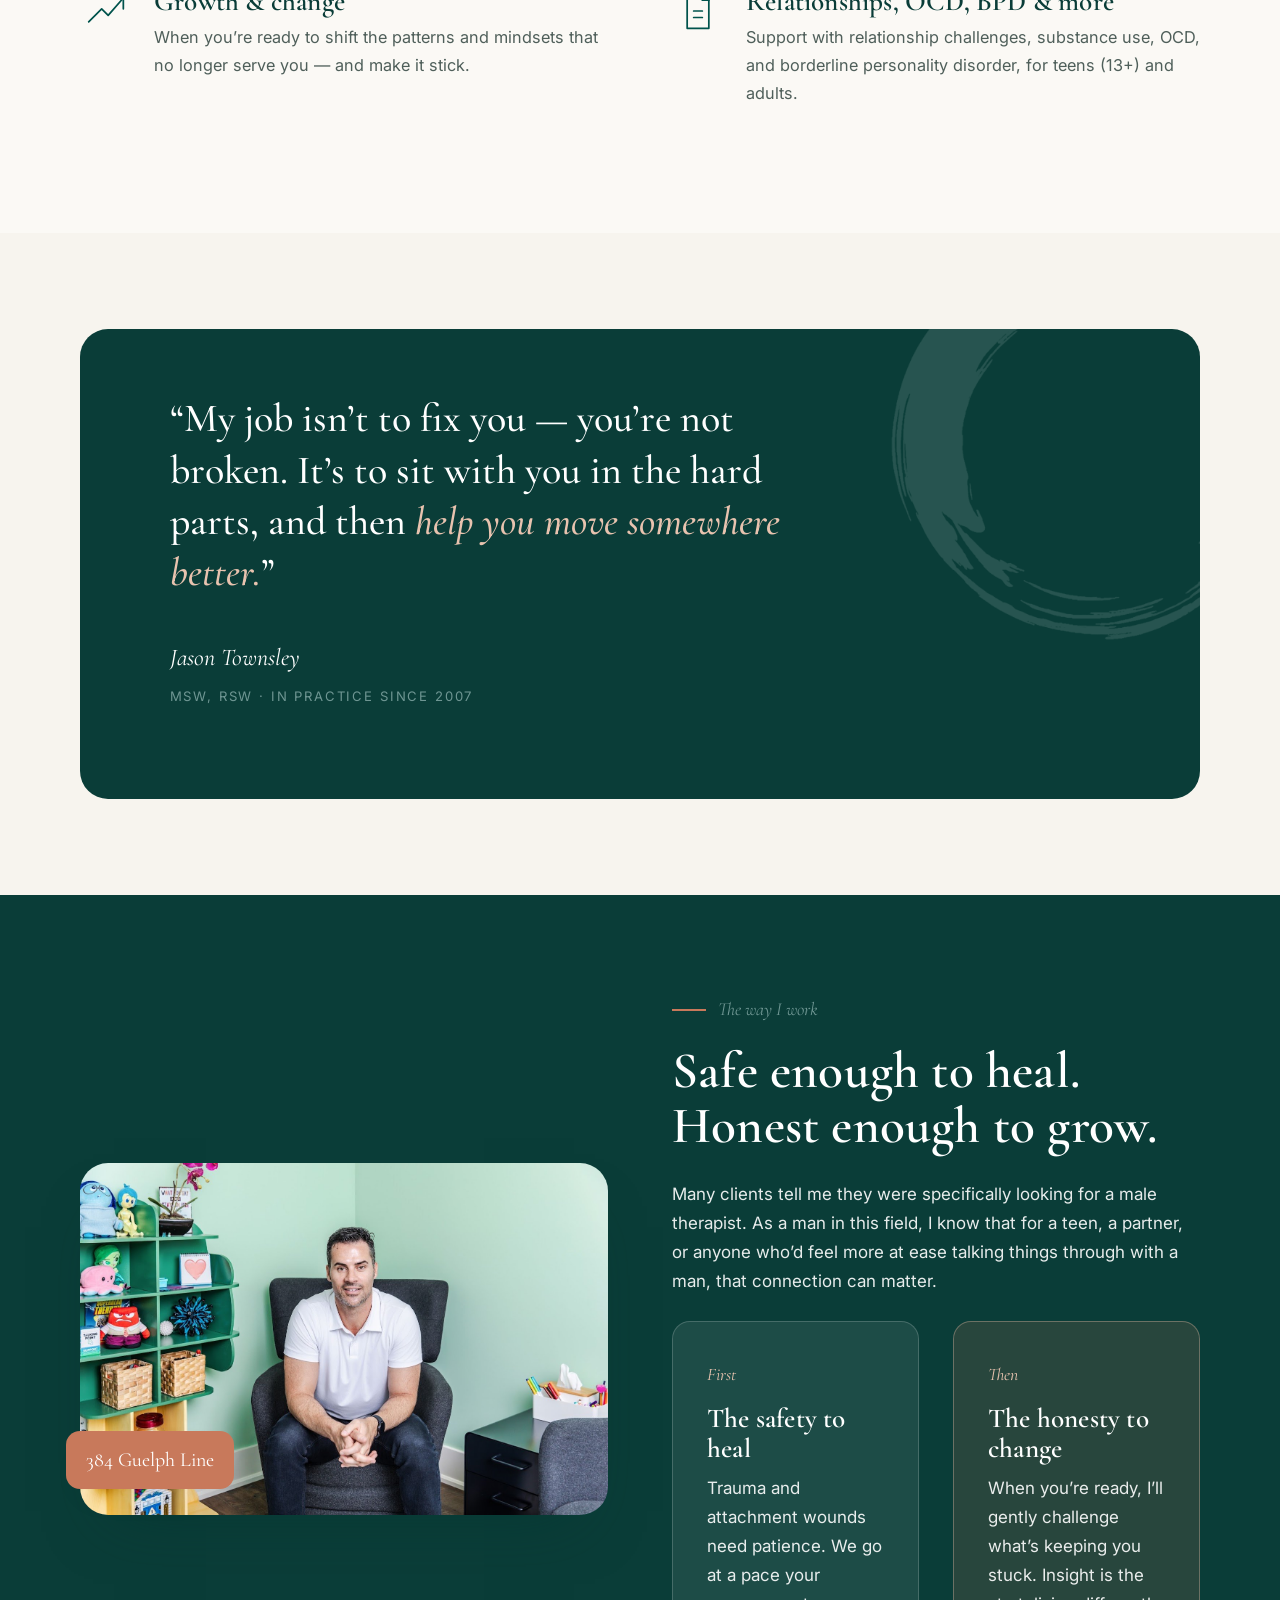
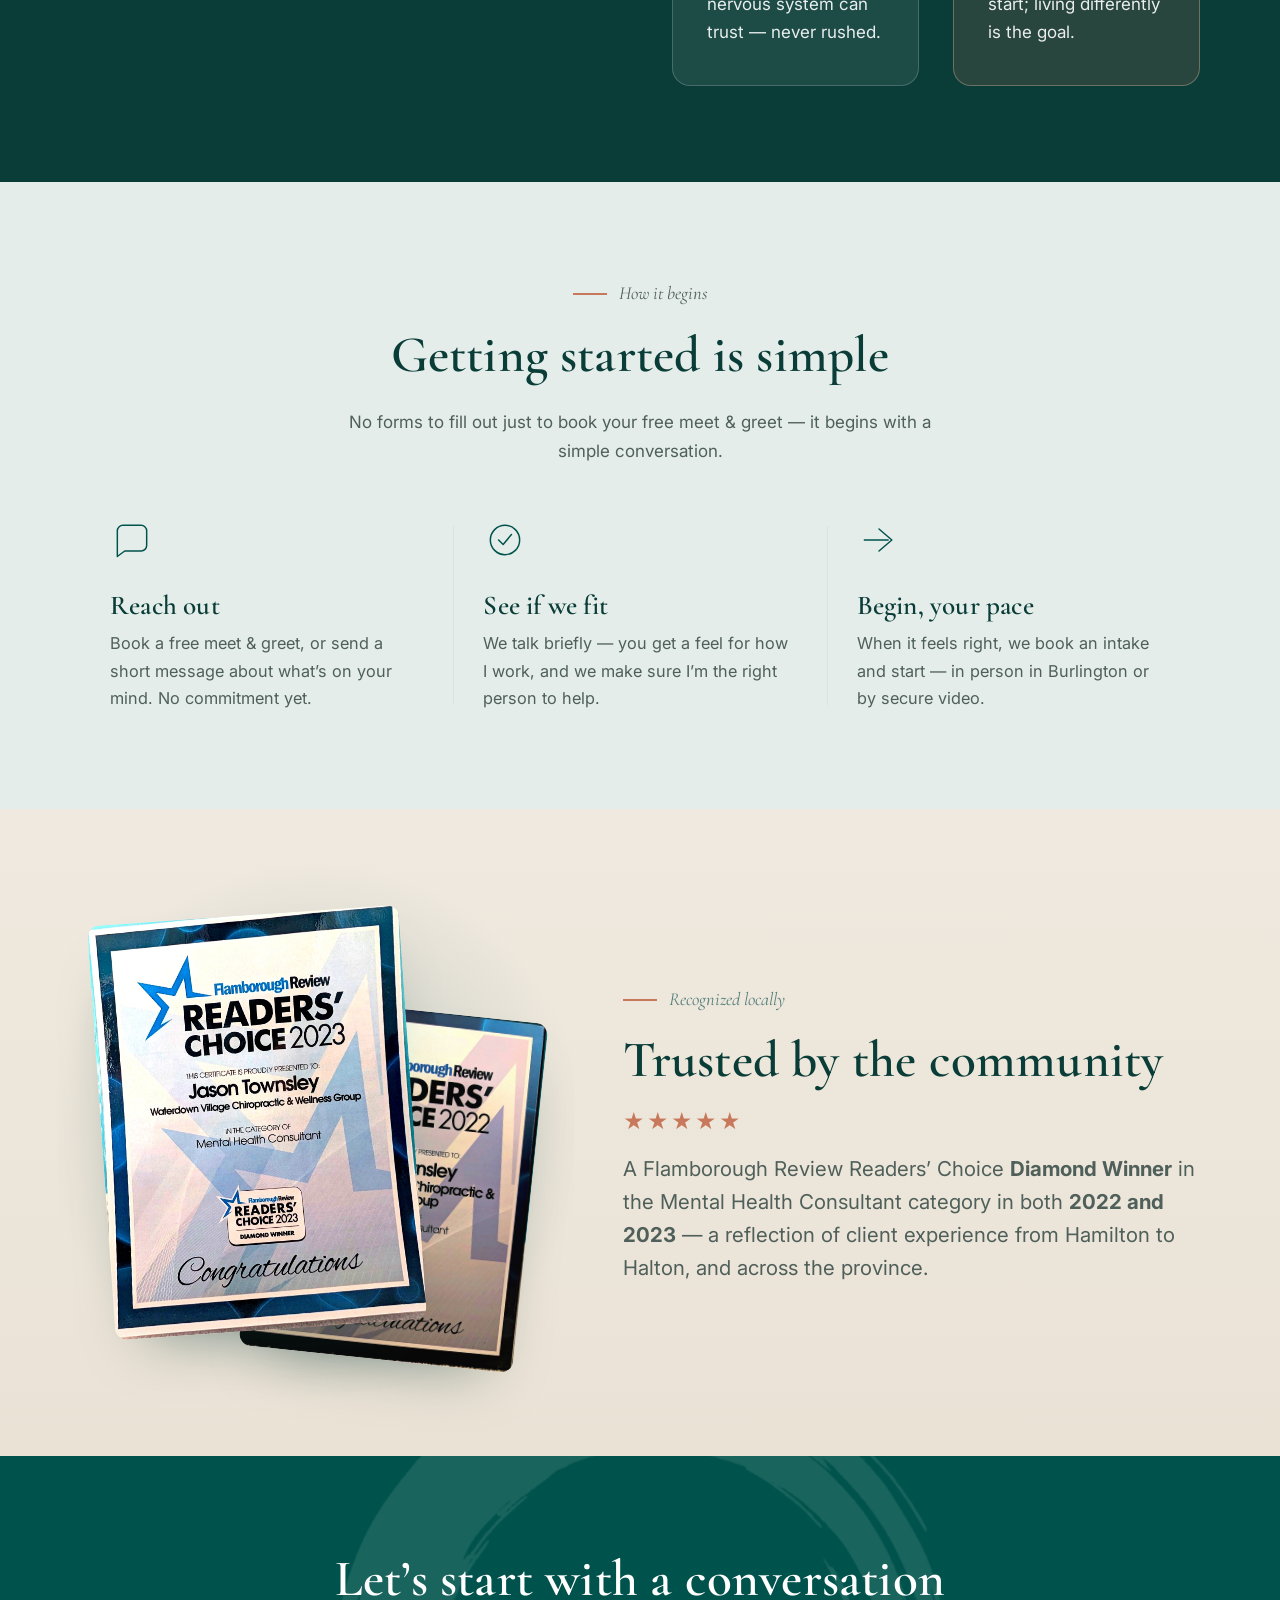
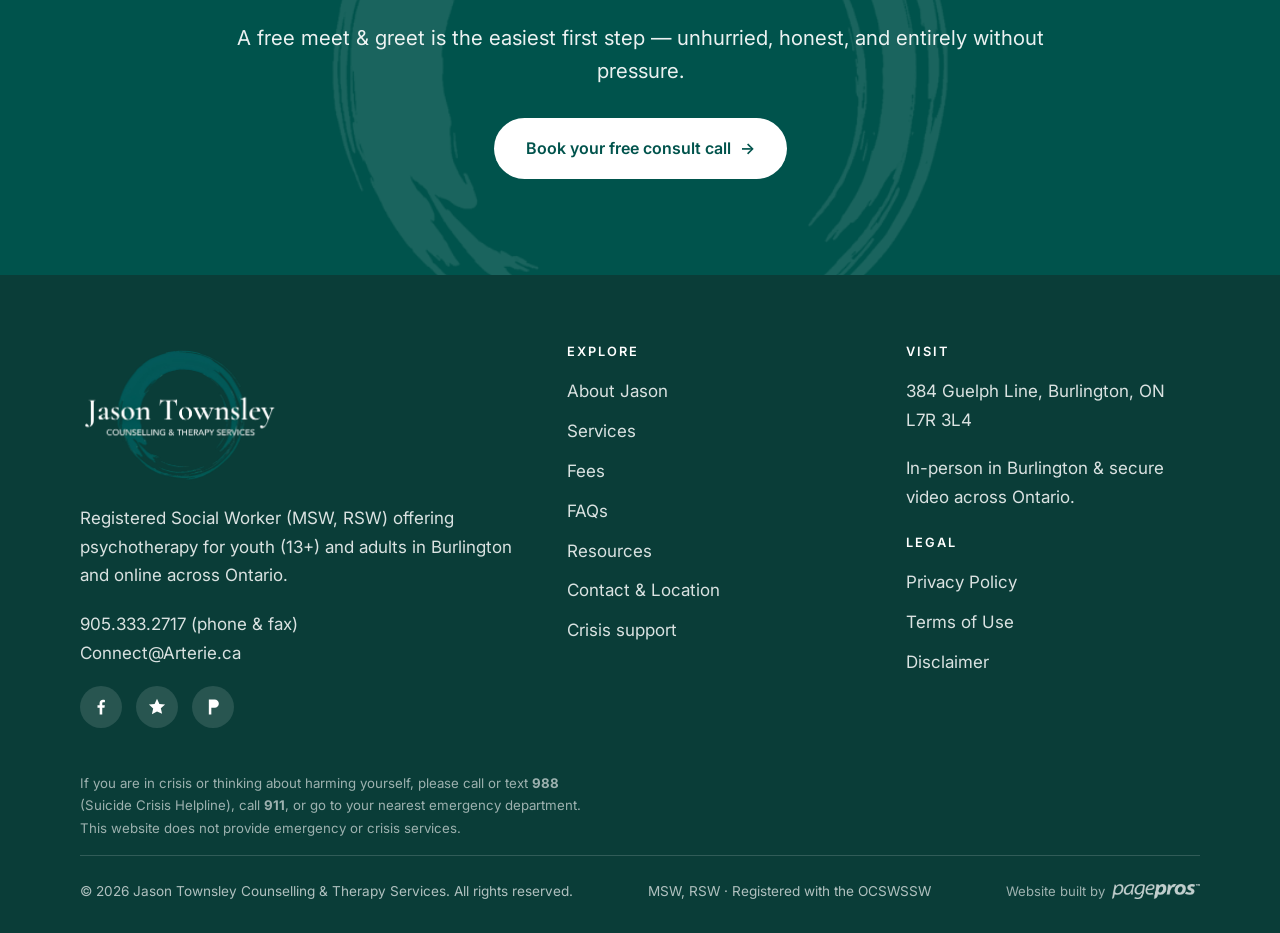
==== commit 17b3490f: "Add files via upload" ====
--- a/index.html
+++ b/index.html
@@ -277,6 +277,7 @@
   <div class="footer-bottom">
     <span>&copy; 2026 Jason Townsley Counselling &amp; Therapy Services. All rights reserved.</span>
     <span>MSW, RSW &middot; Registered with the <a href="https://www.ocswssw.org/" target="_blank" rel="noopener">OCSWSSW</a></span>
+    <span class="built-by">Website built by <a href="https://pagepros.io" target="_blank" rel="noopener" aria-label="PagePros - pagepros.io"><img src="assets/img/pagepros-logo-white.png" alt="PagePros"></a></span>
   </div>
 </div>
 </footer>
--- a/assets/style.css
+++ b/assets/style.css
@@ -417,10 +417,20 @@
 @media (max-width:860px){.location-grid{grid-template-columns:1fr;gap:32px;}.location-map .map-embed{min-height:300px;}}
 
 /* ---------- Layered media (exterior + interior overlap) ---------- */
-.split-media:has(.layered-media){align-self:stretch;}
-.layered-media{display:grid;grid-template-columns:1fr 1fr;gap:18px;align-items:stretch;height:100%;min-height:520px;}
-.layered-media .layer-back,.layered-media .layer-front{width:100%;height:100%;border-radius:var(--radius-lg);box-shadow:var(--shadow);object-fit:cover;display:block;}
-@media (max-width:560px){.layered-media{gap:12px;min-height:420px;}}
+.split-media:has(.collage){align-self:center;}
+.collage{position:relative;width:100%;aspect-ratio:1/1.02;}
+.collage img{border-radius:var(--radius-lg);box-shadow:var(--shadow);object-fit:cover;position:absolute;}
+.collage .collage-enso{position:absolute;top:-6%;left:-8%;width:52%;height:auto;box-shadow:none;border-radius:0;opacity:.14;z-index:0;}
+.collage .collage-tall{left:0;top:6%;width:54%;height:84%;z-index:2;}
+.collage .collage-top{right:0;top:0;width:50%;height:44%;z-index:3;border:6px solid var(--paper);}
+.collage .collage-bottom{right:4%;bottom:2%;width:46%;height:40%;z-index:2;border:6px solid var(--paper);}
+@media (max-width:860px){.collage{aspect-ratio:1/0.92;}}
 
 /* Arterie logo: dark version shows as-is (no invert) */
 .section-sage .arterie-logo,.section-forest .arterie-logo{filter:none;opacity:1;}
+
+/* ---------- PagePros footer credit ---------- */
+.built-by{display:inline-flex;align-items:center;gap:7px;font-size:.82rem;color:rgba(255,255,255,.6);white-space:nowrap;}
+.built-by a{display:inline-flex;align-items:center;}
+.built-by img{height:15px;width:auto;opacity:.75;transition:opacity .2s;vertical-align:middle;}
+.built-by a:hover img{opacity:1;}
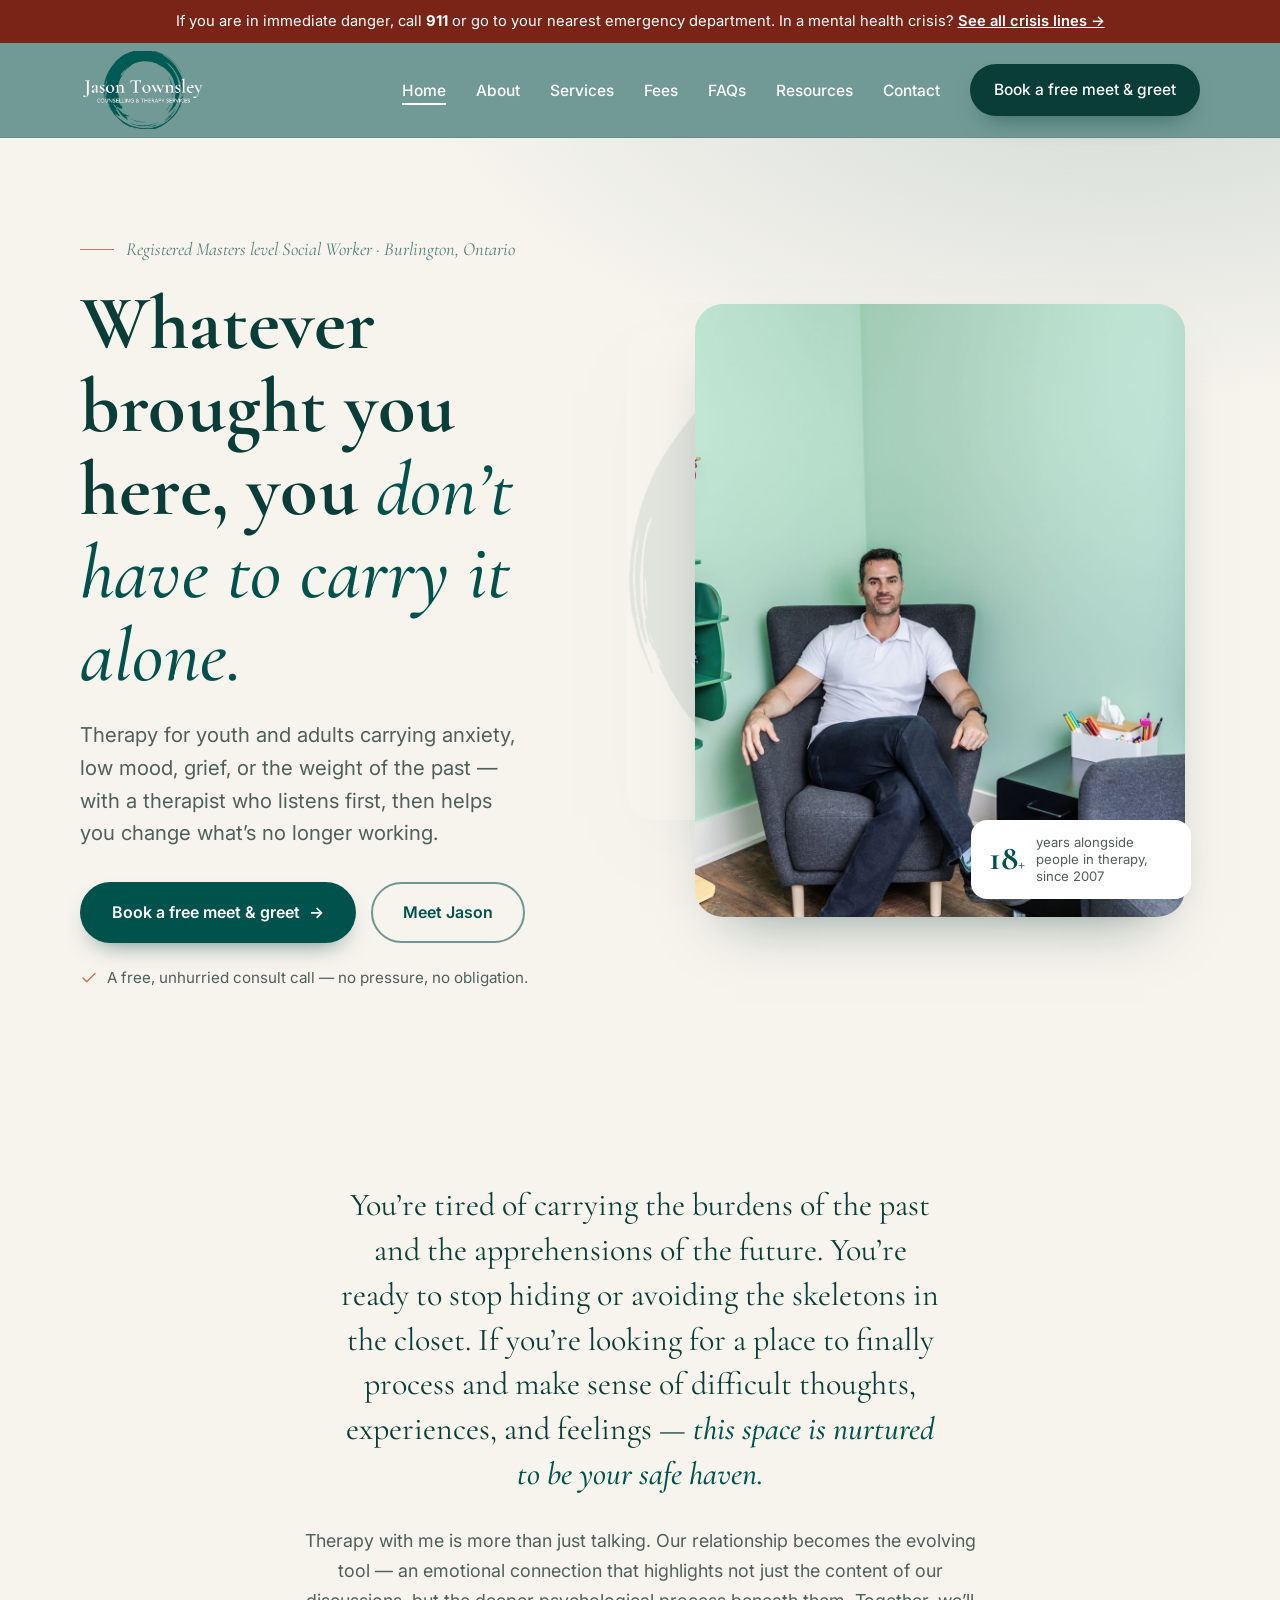
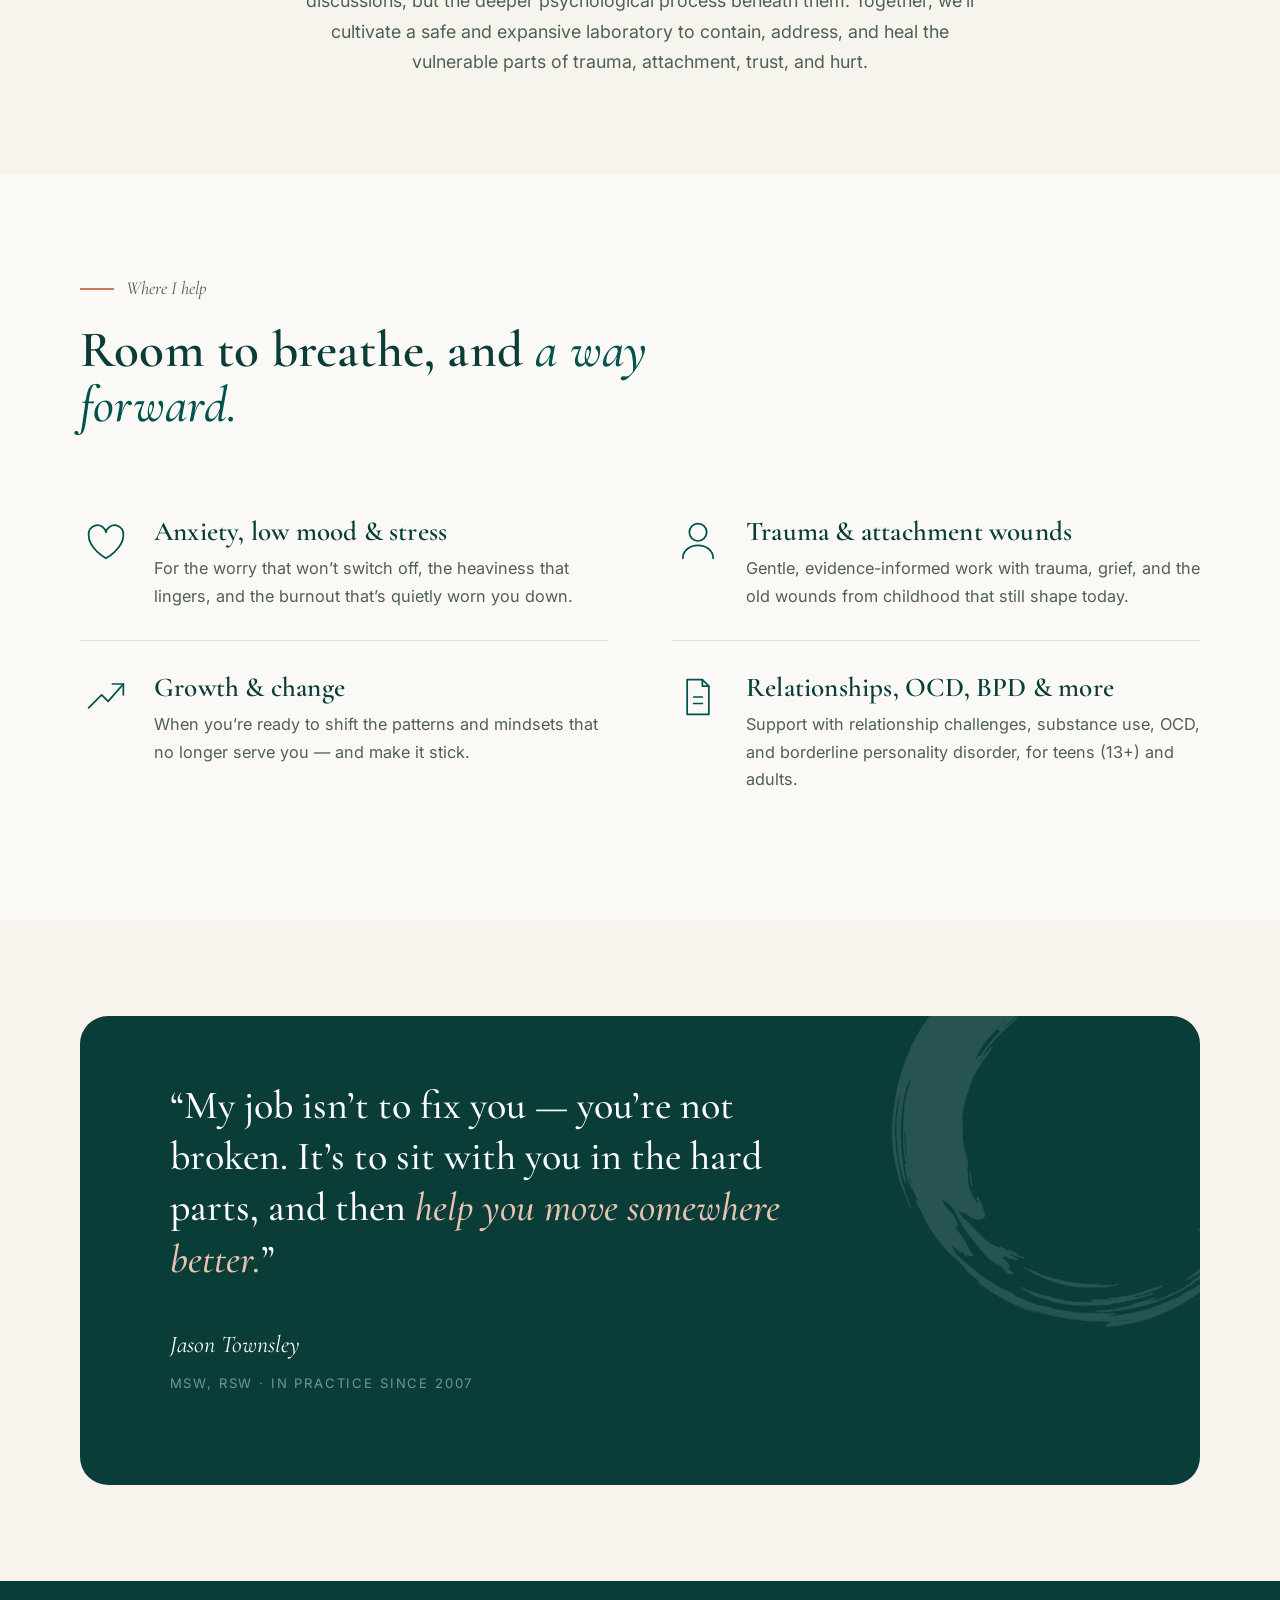
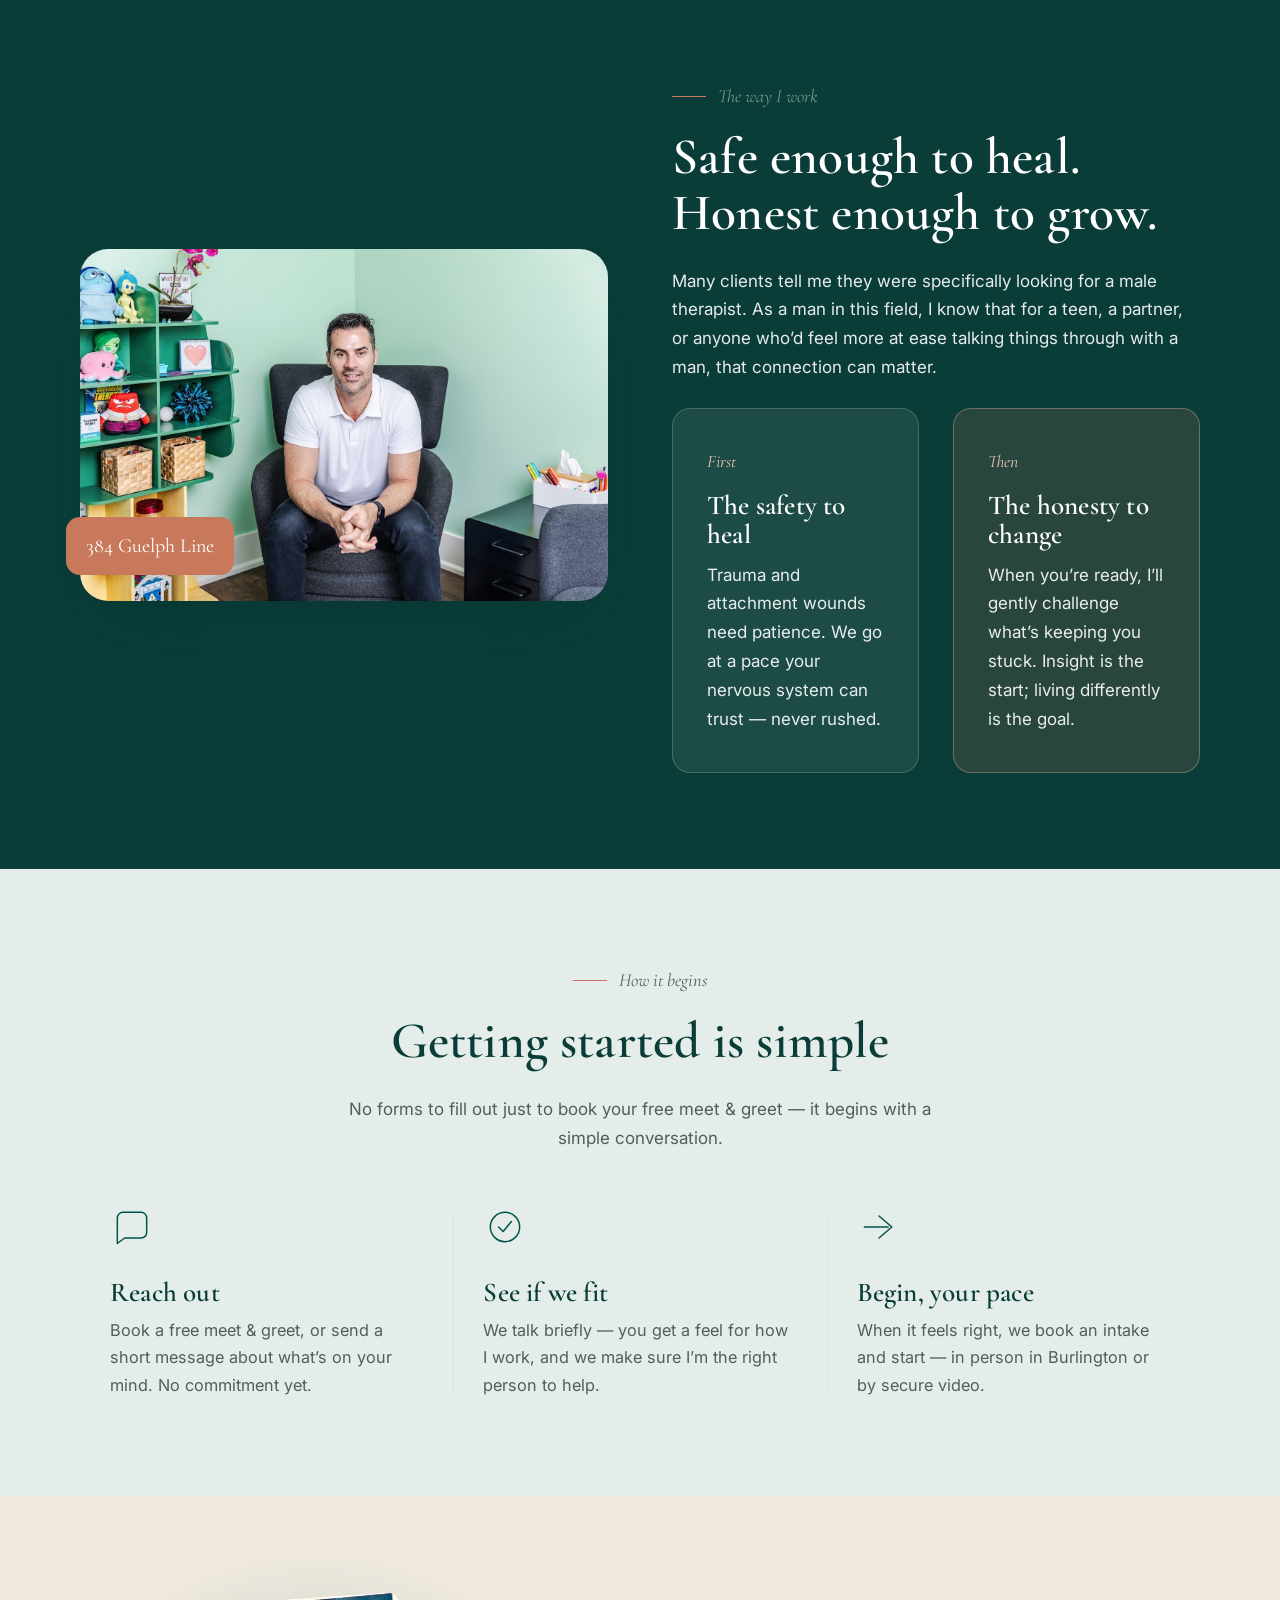
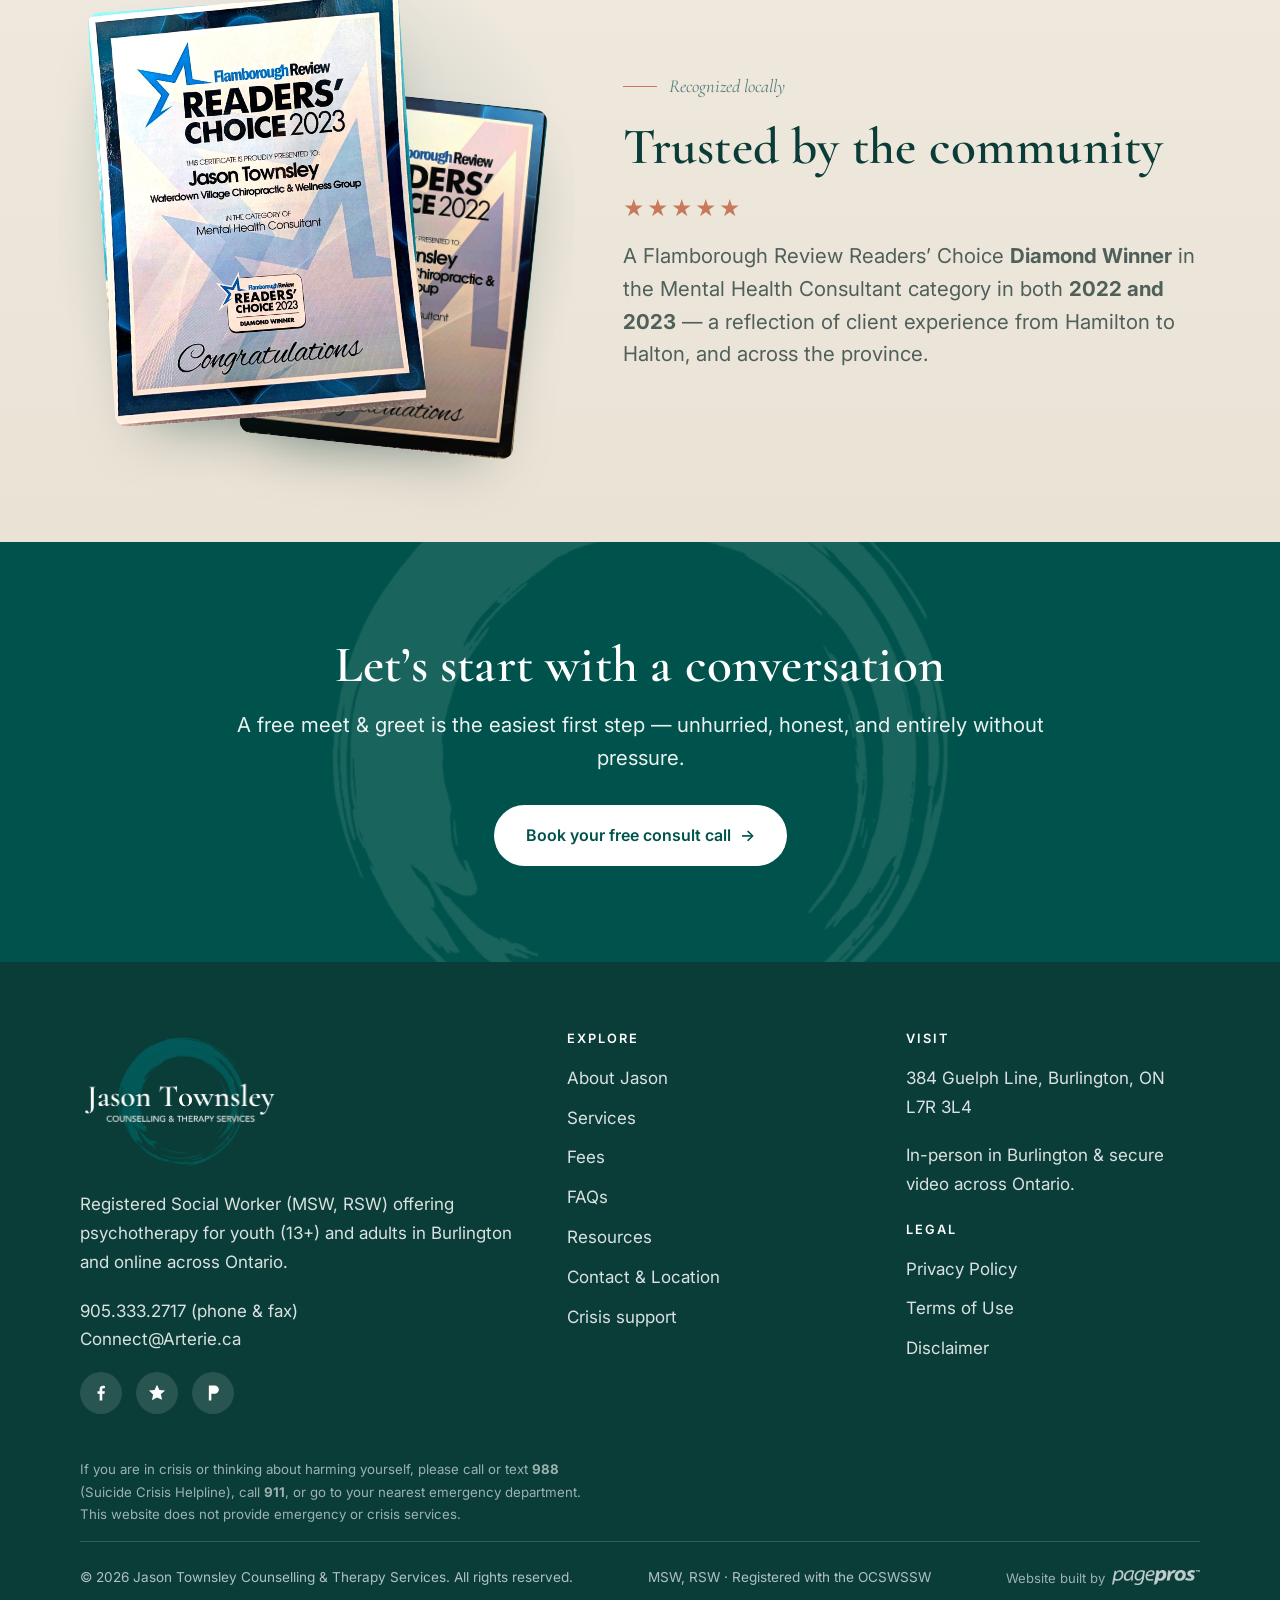
==== commit 2d83b1e2: "Add files via upload" ====
--- a/index.html
+++ b/index.html
@@ -105,6 +105,15 @@
   </div>
 </section>
 
+<section class="section">
+  <div class="wrap">
+    <div class="haven reveal">
+      <p class="haven-lead">You&rsquo;re tired of carrying the burdens of the past and the apprehensions of the future. You&rsquo;re ready to stop hiding or avoiding the skeletons in the closet. If you&rsquo;re looking for a place to finally process and make sense of difficult thoughts, experiences, and feelings &mdash; <span class="display-em">this space is nurtured to be your safe haven.</span></p>
+      <p class="haven-body">Therapy with me is more than just talking. Our relationship becomes the evolving tool &mdash; an emotional connection that highlights not just the content of our discussions, but the deeper psychological process beneath them. Together, we&rsquo;ll cultivate a safe and expansive laboratory to contain, address, and heal the vulnerable parts of trauma, attachment, trust, and hurt.</p>
+    </div>
+  </div>
+</section>
+
 <section class="section section-paper2">
   <div class="wrap">
     <div class="section-head reveal">
--- a/assets/style.css
+++ b/assets/style.css
@@ -434,3 +434,9 @@
 .built-by a{display:inline-flex;align-items:center;}
 .built-by img{height:15px;width:auto;opacity:.75;transition:opacity .2s;vertical-align:middle;}
 .built-by a:hover img{opacity:1;}
+
+/* ---------- Safe haven expectation blurb (home) ---------- */
+.haven{max-width:760px;margin:0 auto;text-align:center;}
+.haven-lead{font-family:var(--serif);font-size:clamp(1.5rem,2.8vw,2rem);line-height:1.4;color:var(--forest);margin:0 auto .9em;max-width:40ch;}
+.haven-body{font-size:1.12rem;line-height:1.7;color:var(--ink-soft);margin:0 auto;max-width:62ch;}
+@media (max-width:560px){.haven-body{font-size:1.02rem;}}
